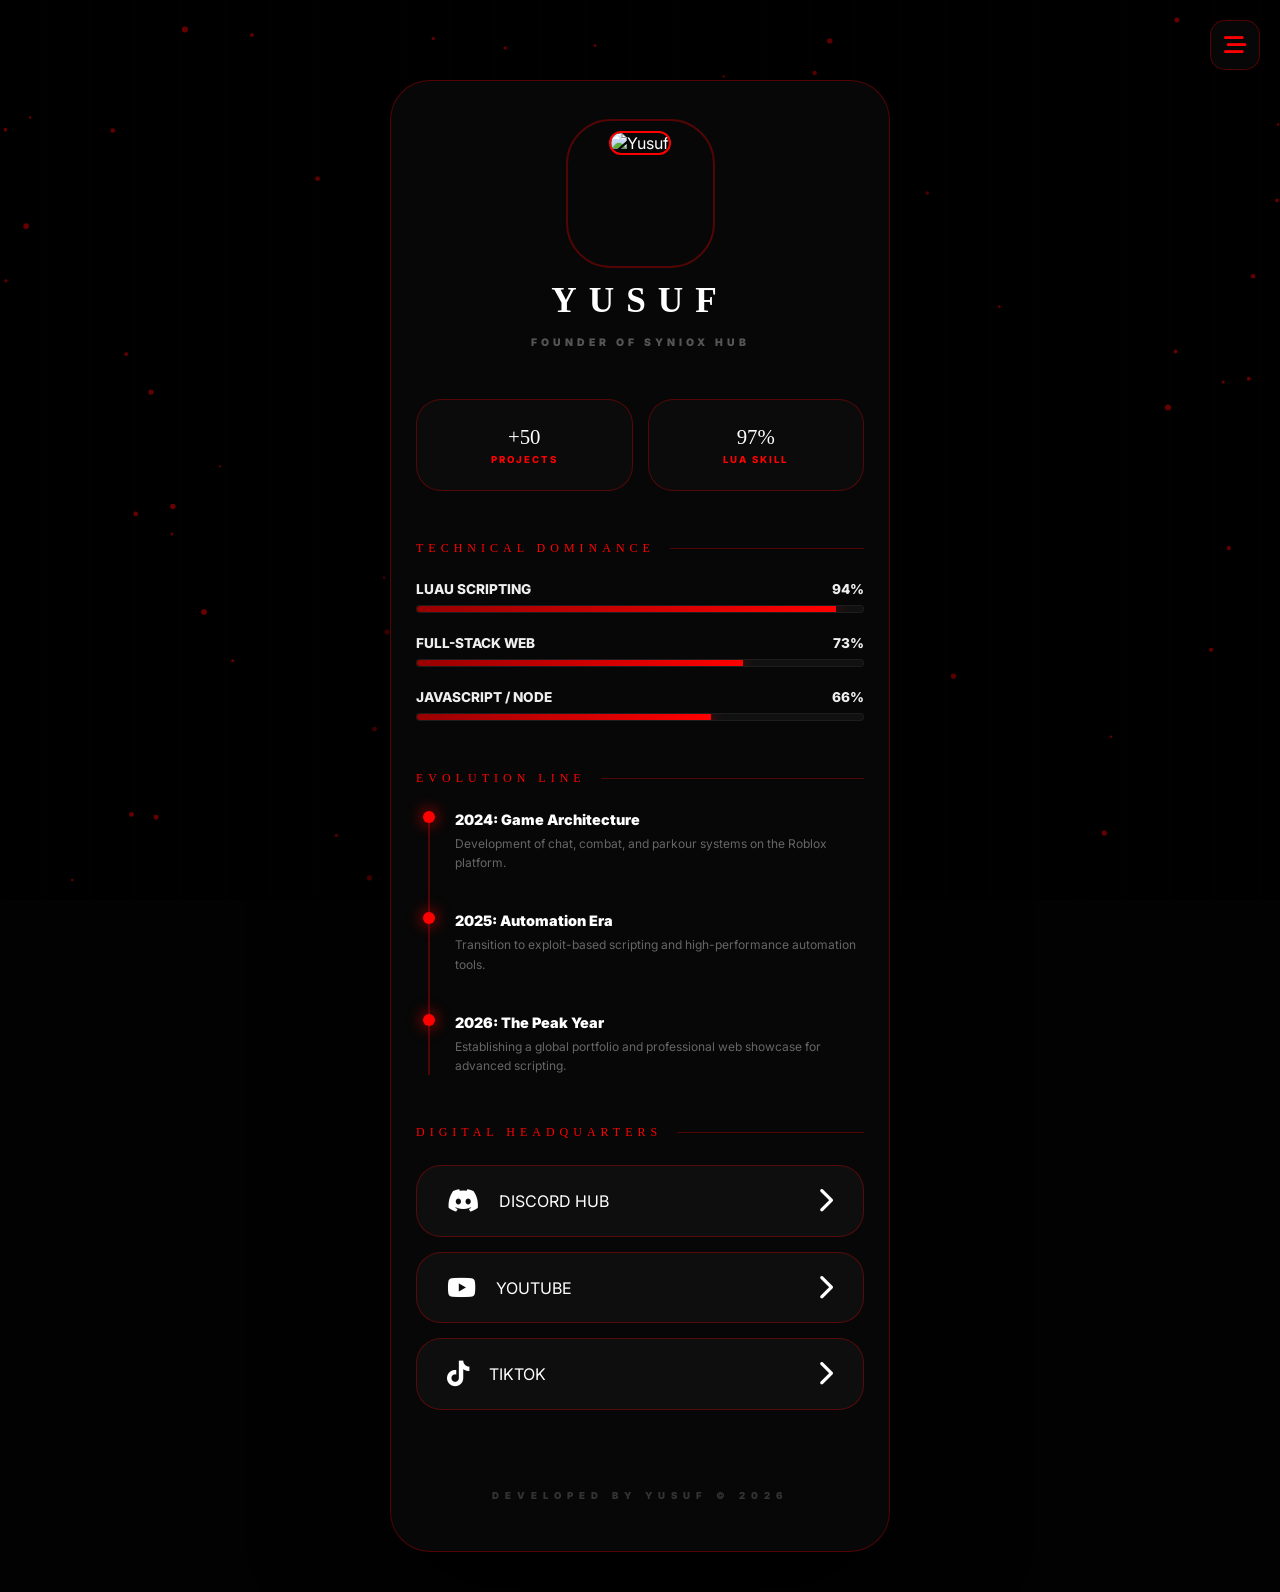
==== index.html @ 5866f74c "Update index.html" ====
<!DOCTYPE html>
<html lang="en">
<head>
    <meta charset="UTF-8">
    <meta name="viewport" content="width=device-width, initial-scale=1.0, maximum-scale=1.0, user-scalable=no">
    <title>YUSUF | Elite Software Architect</title>
    <link rel="stylesheet" href="https://cdnjs.cloudflare.com/ajax/libs/font-awesome/6.0.0/css/all.min.css">
    <style>
        @import url('https://fonts.googleapis.com/css2?family=Syncopate:wght@400;700&family=Inter:wght@300;500;700;900&display=swap');

        :root {
            --primary: #ff0000;
            --primary-glow: rgba(255, 0, 0, 0.7);
            --bg-black: #020202;
            --card-bg: rgba(8, 8, 8, 0.96);
            --border: rgba(255, 0, 0, 0.3);
        }

        #bg-canvas {
            position: fixed; top: 0; left: 0; width: 100%; height: 100%;
            z-index: -1; background: #000;
        }

        * { margin: 0; padding: 0; box-sizing: border-box; -webkit-tap-highlight-color: transparent; }
        html { scroll-behavior: smooth; }
        body {
            background-color: var(--bg-black); color: #fff;
            font-family: 'Inter', sans-serif; overflow-x: hidden;
        }

        .reveal {
            opacity: 0; transform: translateY(35px);
            transition: all 0.9s cubic-bezier(0.175, 0.885, 0.32, 1.275);
        }
        .reveal.active { opacity: 1; transform: translateY(0); }

        .nav-toggle {
            position: fixed; top: 20px; right: 20px; z-index: 1001;
            width: 50px; height: 50px; background: var(--card-bg);
            border: 1px solid var(--border); border-radius: 15px;
            display: flex; align-items: center; justify-content: center;
            cursor: pointer;
        }

        .full-nav {
            position: fixed; inset: 0; background: rgba(0,0,0,0.98);
            z-index: 1000; display: flex; flex-direction: column;
            justify-content: center; align-items: center; gap: 30px;
            transform: scale(0.9); opacity: 0; pointer-events: none; transition: 0.4s;
        }
        .full-nav.active { transform: scale(1); opacity: 1; pointer-events: auto; }
        .full-nav a {
            font-family: 'Syncopate'; font-size: 1.1rem; color: #fff;
            text-decoration: none; letter-spacing: 5px; transition: 0.3s;
        }

        .main-wrapper { width: 92%; max-width: 500px; margin: 80px auto 40px; }

        .glass-panel {
            background: var(--card-bg); border: 1px solid var(--border);
            border-radius: 40px; padding: 50px 25px;
            box-shadow: 0 40px 120px rgba(0,0,0,1);
            backdrop-filter: blur(12px);
        }

        .hero-section { text-align: center; margin-bottom: 50px; }
        .pfp-container { width: 125px; height: 125px; margin: 0 auto 25px; position: relative; }
        .pfp-container img { width: 100%; height: 100%; border-radius: 35px; border: 2px solid var(--primary); object-fit: cover; }
        .pfp-container::after { content: ''; position: absolute; inset: -12px; border: 2px solid var(--primary); border-radius: 45px; animation: wave 2s infinite; opacity: 0.3; }
        @keyframes wave { 0% { transform: scale(1); opacity: 0.3; } 100% { transform: scale(1.3); opacity: 0; } }

        .name-title { font-family: 'Syncopate'; font-size: 2.2rem; letter-spacing: 12px; font-weight: 700; margin: 0; }
        .role-desc { font-size: 0.65rem; color: #555; letter-spacing: 4px; text-transform: uppercase; margin-top: 15px; font-weight: 900; }

        .grid-stats { display: grid; grid-template-columns: 1fr 1fr; gap: 15px; margin-bottom: 45px; }
        .stat-card { background: rgba(255,255,255,0.02); border: 1px solid var(--border); padding: 25px; border-radius: 25px; text-align: center; }
        .stat-card span { display: block; font-family: 'Syncopate'; font-size: 1.3rem; color: #fff; margin-bottom: 5px; }
        .stat-card p { font-size: 0.6rem; color: var(--primary); letter-spacing: 2px; text-transform: uppercase; font-weight: 800; }

        .label { font-family: 'Syncopate'; font-size: 0.75rem; color: var(--primary); display: flex; align-items: center; gap: 15px; margin: 50px 0 25px; letter-spacing: 5px; }
        .label::after { content: ''; height: 1px; flex-grow: 1; background: var(--border); }

        .skill-box { margin-bottom: 22px; }
        .skill-info { display: flex; justify-content: space-between; font-size: 0.85rem; font-weight: 800; margin-bottom: 8px; color: #eee; }
        .track { width: 100%; height: 8px; background: #111; border-radius: 10px; overflow: hidden; border: 1px solid rgba(255,255,255,0.05); }
        .fill { height: 100%; background: linear-gradient(90deg, #900, #f00); box-shadow: 0 0 15px var(--primary-glow); transition: width 1.5s ease-in-out; }

        .premium-btn {
            background: rgba(255, 255, 255, 0.03); border: 1px solid var(--border);
            border-radius: 25px; padding: 22px 30px; margin-bottom: 15px;
            display: flex; align-items: center; justify-content: space-between;
            text-decoration: none; color: #fff; transition: 0.4s;
        }
        .premium-btn:hover { background: var(--primary); transform: translateY(-5px); box-shadow: 0 15px 45px var(--primary-glow); }
        .btn-core { display: flex; align-items: center; gap: 20px; }
        .premium-btn i { font-size: 1.6rem; color: #fff !important; }

        .pathway { border-left: 2px solid var(--border); padding-left: 25px; margin-left: 12px; }
        .milestone { position: relative; margin-bottom: 40px; }
        .milestone::before { content: ''; position: absolute; left: -32px; top: 0; width: 12px; height: 12px; border-radius: 50%; background: var(--primary); box-shadow: 0 0 15px var(--primary); }
        .m-title { font-weight: 900; font-size: 0.9rem; color: #fff; margin-bottom: 6px; }
        .m-desc { font-size: 0.75rem; color: #666; line-height: 1.6; }

        .footer-tag { text-align: center; font-size: 0.6rem; color: #333; margin-top: 80px; letter-spacing: 6px; font-weight: 900; }
    </style>
</head>
<body>

<canvas id="bg-canvas"></canvas>

<div class="nav-toggle" onclick="toggleMenu()">
    <i class="fa-solid fa-bars-staggered" style="color: var(--primary); font-size: 1.4rem;"></i>
</div>

<nav class="full-nav" id="menu">
    <a href="#home" onclick="toggleMenu()">HOME</a>
    <a href="#mastery" onclick="toggleMenu()">MASTERY</a>
    <a href="#journey" onclick="toggleMenu()">JOURNEY</a>
    <a href="#social" onclick="toggleMenu()">CONNECT</a>
</nav>

<div class="main-wrapper" id="home">
    <div class="glass-panel">
        
        <header class="hero-section reveal">
            <div class="pfp-container">
                <img src="https://i.hizliresim.com/r3xgxvw.gif" alt="Yusuf">
            </div>
            <h1 class="name-title">YUSUF</h1>
            <p class="role-desc">Founder of Syniox Hub</p>
        </header>

        <div class="grid-stats reveal">
            <div class="stat-card"><span>+50</span><p>Projects</p></div>
            <div class="stat-card"><span>97%</span><p>Lua Skill</p></div>
        </div>

        <div class="reveal" id="mastery">
            <div class="label">TECHNICAL DOMINANCE</div>
            <div class="skill-box">
                <div class="skill-info"><span>LUAU SCRIPTING</span> <span>94%</span></div>
                <div class="track"><div class="fill" style="width: 94%;"></div></div>
            </div>
            <div class="skill-box">
                <div class="skill-info"><span>FULL-STACK WEB</span> <span>73%</span></div>
                <div class="track"><div class="fill" style="width: 73%;"></div></div>
            </div>
            <div class="skill-box">
                <div class="skill-info"><span>JAVASCRIPT / NODE</span> <span>66%</span></div>
                <div class="track"><div class="fill" style="width: 66%;"></div></div>
            </div>
        </div>

        <div class="reveal" id="journey">
            <div class="label">EVOLUTION LINE</div>
            <div class="pathway">
                <div class="milestone">
                    <div class="m-title">2024: Game Architecture</div>
                    <div class="m-desc">Development of chat, combat, and parkour systems on the Roblox platform.</div>
                </div>
                <div class="milestone">
                    <div class="m-title">2025: Automation Era</div>
                    <div class="m-desc">Transition to exploit-based scripting and high-performance automation tools.</div>
                </div>
                <div class="milestone">
                    <div class="m-title">2026: The Peak Year</div>
                    <div class="m-desc">Establishing a global portfolio and professional web showcase for advanced scripting.</div>
                </div>
            </div>
        </div>

        <div class="reveal" id="social">
            <div class="label">DIGITAL HEADQUARTERS</div>
            <a href="https://discord.gg/DbAU5Z6HPd" class="premium-btn" target="_blank">
                <div class="btn-core">
                    <i class="fa-brands fa-discord" style="color: #5865F2;"></i>
                    <span class="btn-label">DISCORD HUB</span>
                </div>
                <i class="fa-solid fa-chevron-right"></i>
            </a>
            <a href="#" class="premium-btn" target="_blank">
                <div class="btn-core">
                    <i class="fa-brands fa-youtube" style="color: #FF0000;"></i>
                    <span class="btn-label">YOUTUBE</span>
                </div>
                <i class="fa-solid fa-chevron-right"></i>
            </a>
            <a href="#" class="premium-btn" target="_blank">
                <div class="btn-core">
                    <i class="fa-brands fa-tiktok"></i>
                    <span class="btn-label">TIKTOK</span>
                </div>
                <i class="fa-solid fa-chevron-right"></i>
            </a>
        </div>

        <div class="footer-tag">DEVELOPED BY YUSUF &copy; 2026</div>
    </div>
</div>

<script>
    const canvas = document.getElementById('bg-canvas');
    const ctx = canvas.getContext('2d');
    let particles = [];

    function resize() { canvas.width = window.innerWidth; canvas.height = window.innerHeight; }

    class Particle {
        constructor() {
            this.x = Math.random() * canvas.width;
            this.y = Math.random() * canvas.height;
            this.size = Math.random() * 2 + 1;
            this.speedX = Math.random() * 0.8 - 0.4;
            this.speedY = Math.random() * 0.8 - 0.4;
        }
        update() {
            this.x += this.speedX; this.y += this.speedY;
            if (this.x > canvas.width) this.x = 0; if (this.y > canvas.height) this.y = 0;
            if (this.x < 0) this.x = canvas.width; if (this.y < 0) this.y = canvas.height;
        }
        draw() {
            ctx.fillStyle = 'rgba(255, 0, 0, 0.4)';
            ctx.beginPath(); ctx.arc(this.x, this.y, this.size, 0, Math.PI * 2); ctx.fill();
        }
    }

    function init() {
        resize(); particles = [];
        for (let i = 0; i < 70; i++) particles.push(new Particle());
    }

    function animate() {
        ctx.fillStyle = 'rgba(2, 2, 2, 0.15)';
        ctx.fillRect(0, 0, canvas.width, canvas.height);
        ctx.strokeStyle = 'rgba(255, 0, 0, 0.04)';
        for(let i=0; i<canvas.width; i+=45) { ctx.beginPath(); ctx.moveTo(i,0); ctx.lineTo(i,canvas.height); ctx.stroke(); }
        particles.forEach(p => { p.update(); p.draw(); });
        requestAnimationFrame(animate);
    }

    window.addEventListener('resize', init);
    init(); animate();

    const observer = new IntersectionObserver((entries) => {
        entries.forEach(entry => { if (entry.isIntersecting) entry.target.classList.add('active'); });
    }, { threshold: 0.1 });

    document.querySelectorAll('.reveal').forEach(el => observer.observe(el));

    function toggleMenu() { document.getElementById('menu').classList.toggle('active'); }
</script>

</body>
</html>
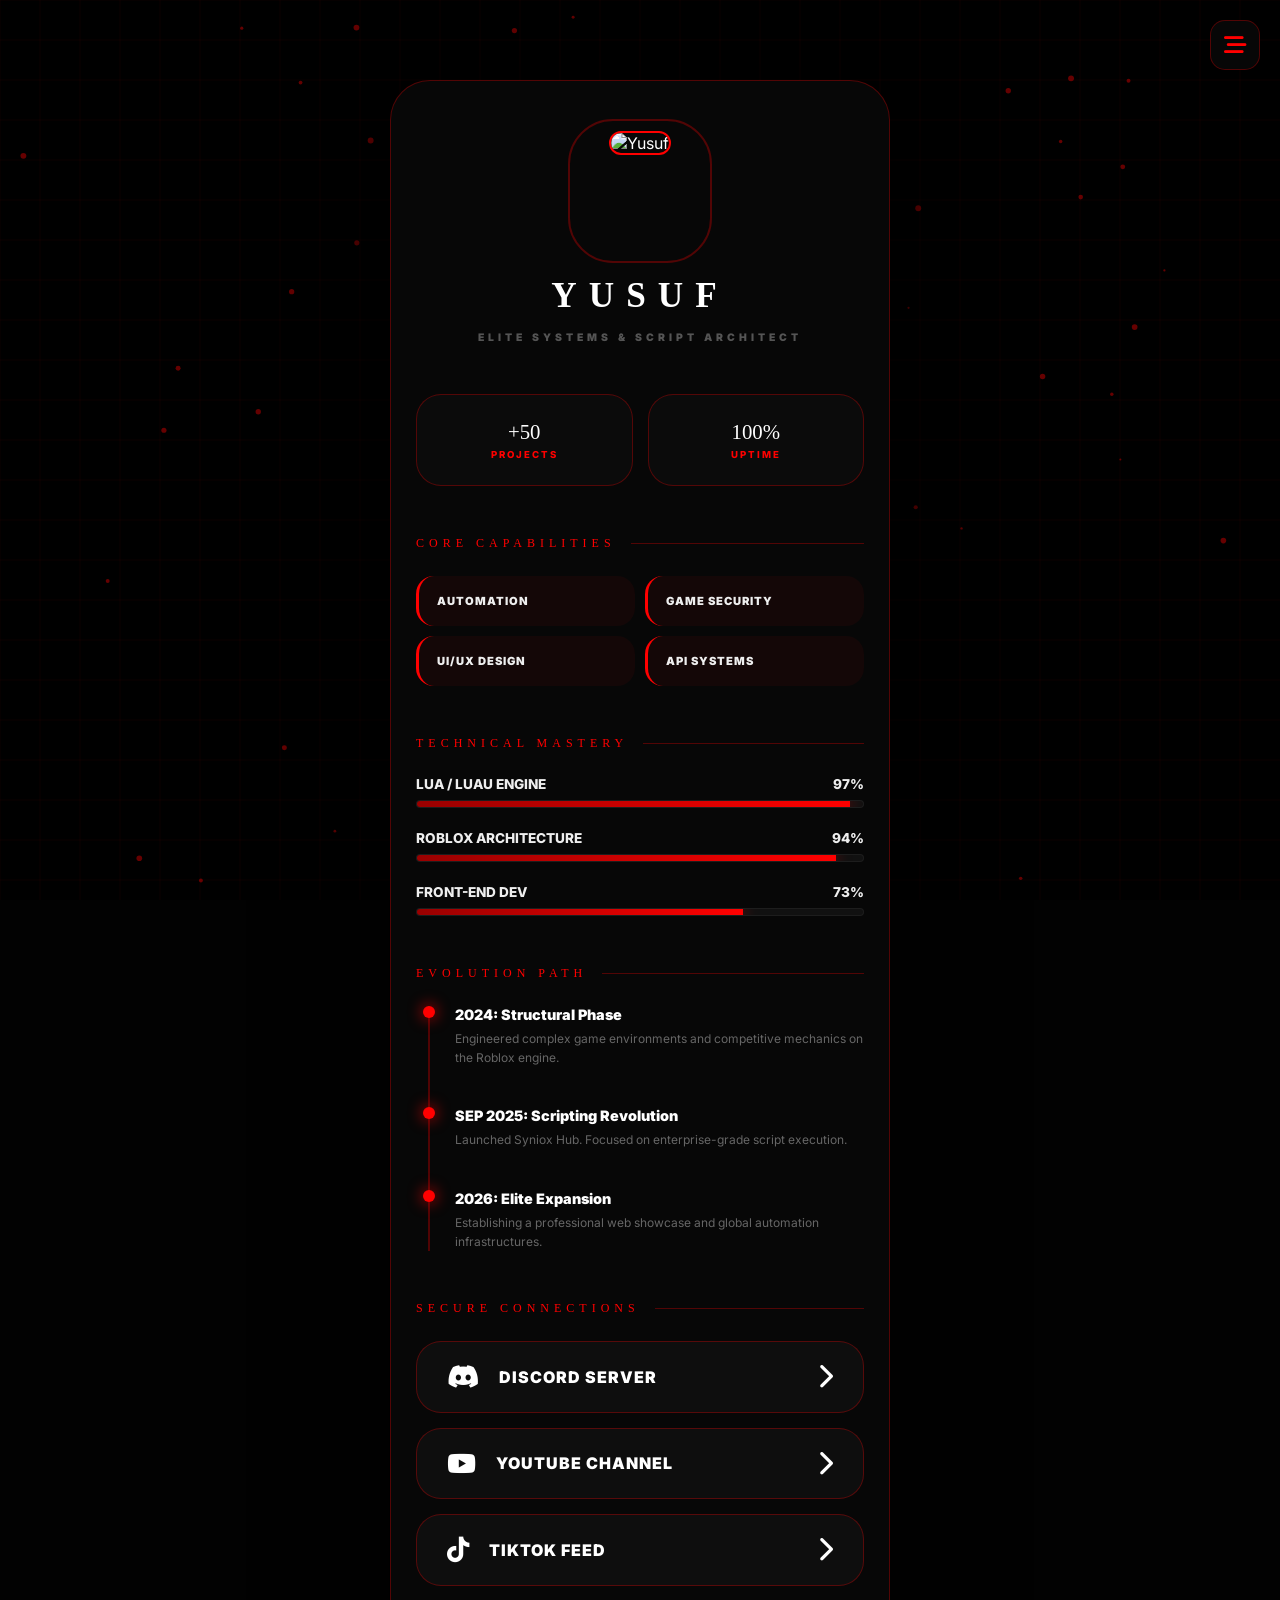
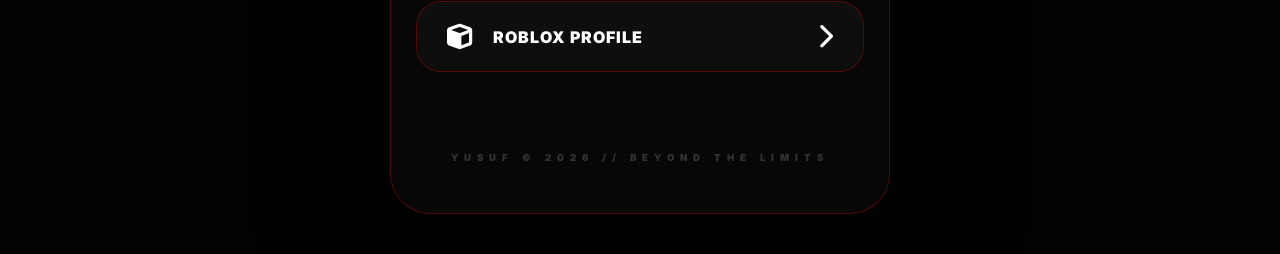
==== commit 9a2a15c8: "Update index.html" ====
--- a/index.html
+++ b/index.html
@@ -3,7 +3,7 @@
 <head>
     <meta charset="UTF-8">
     <meta name="viewport" content="width=device-width, initial-scale=1.0, maximum-scale=1.0, user-scalable=no">
-    <title>YUSUF | Elite Software Architect</title>
+    <title>YUSUF | Elite Architect</title>
     <link rel="stylesheet" href="https://cdnjs.cloudflare.com/ajax/libs/font-awesome/6.0.0/css/all.min.css">
     <style>
         @import url('https://fonts.googleapis.com/css2?family=Syncopate:wght@400;700&family=Inter:wght@300;500;700;900&display=swap');
@@ -29,11 +29,12 @@
         }
 
         .reveal {
-            opacity: 0; transform: translateY(35px);
-            transition: all 0.9s cubic-bezier(0.175, 0.885, 0.32, 1.275);
+            opacity: 0; transform: translateY(30px);
+            transition: all 0.8s cubic-bezier(0.175, 0.885, 0.32, 1.275);
         }
         .reveal.active { opacity: 1; transform: translateY(0); }
 
+        /* --- NAVIGATION --- */
         .nav-toggle {
             position: fixed; top: 20px; right: 20px; z-index: 1001;
             width: 50px; height: 50px; background: var(--card-bg);
@@ -41,30 +42,27 @@
             display: flex; align-items: center; justify-content: center;
             cursor: pointer;
         }
-
         .full-nav {
             position: fixed; inset: 0; background: rgba(0,0,0,0.98);
             z-index: 1000; display: flex; flex-direction: column;
             justify-content: center; align-items: center; gap: 30px;
-            transform: scale(0.9); opacity: 0; pointer-events: none; transition: 0.4s;
-        }
-        .full-nav.active { transform: scale(1); opacity: 1; pointer-events: auto; }
-        .full-nav a {
-            font-family: 'Syncopate'; font-size: 1.1rem; color: #fff;
-            text-decoration: none; letter-spacing: 5px; transition: 0.3s;
-        }
-
+            transform: translateY(-100%); transition: 0.6s cubic-bezier(0.85, 0, 0.15, 1);
+        }
+        .full-nav.active { transform: translateY(0); }
+        .full-nav a { font-family: 'Syncopate'; font-size: 1.2rem; color: #fff; text-decoration: none; letter-spacing: 5px; }
+
+        /* --- WRAPPER --- */
         .main-wrapper { width: 92%; max-width: 500px; margin: 80px auto 40px; }
-
         .glass-panel {
             background: var(--card-bg); border: 1px solid var(--border);
             border-radius: 40px; padding: 50px 25px;
             box-shadow: 0 40px 120px rgba(0,0,0,1);
-            backdrop-filter: blur(12px);
-        }
-
+            backdrop-filter: blur(10px);
+        }
+
+        /* --- HERO --- */
         .hero-section { text-align: center; margin-bottom: 50px; }
-        .pfp-container { width: 125px; height: 125px; margin: 0 auto 25px; position: relative; }
+        .pfp-container { width: 120px; height: 120px; margin: 0 auto 25px; position: relative; }
         .pfp-container img { width: 100%; height: 100%; border-radius: 35px; border: 2px solid var(--primary); object-fit: cover; }
         .pfp-container::after { content: ''; position: absolute; inset: -12px; border: 2px solid var(--primary); border-radius: 45px; animation: wave 2s infinite; opacity: 0.3; }
         @keyframes wave { 0% { transform: scale(1); opacity: 0.3; } 100% { transform: scale(1.3); opacity: 0; } }
@@ -72,29 +70,44 @@
         .name-title { font-family: 'Syncopate'; font-size: 2.2rem; letter-spacing: 12px; font-weight: 700; margin: 0; }
         .role-desc { font-size: 0.65rem; color: #555; letter-spacing: 4px; text-transform: uppercase; margin-top: 15px; font-weight: 900; }
 
+        /* --- STATS --- */
         .grid-stats { display: grid; grid-template-columns: 1fr 1fr; gap: 15px; margin-bottom: 45px; }
         .stat-card { background: rgba(255,255,255,0.02); border: 1px solid var(--border); padding: 25px; border-radius: 25px; text-align: center; }
         .stat-card span { display: block; font-family: 'Syncopate'; font-size: 1.3rem; color: #fff; margin-bottom: 5px; }
         .stat-card p { font-size: 0.6rem; color: var(--primary); letter-spacing: 2px; text-transform: uppercase; font-weight: 800; }
 
+        /* --- ARSENAL (RE-ADDED) --- */
         .label { font-family: 'Syncopate'; font-size: 0.75rem; color: var(--primary); display: flex; align-items: center; gap: 15px; margin: 50px 0 25px; letter-spacing: 5px; }
         .label::after { content: ''; height: 1px; flex-grow: 1; background: var(--border); }
-
+        
+        .arsenal-grid { display: grid; grid-template-columns: 1fr 1fr; gap: 10px; margin-bottom: 40px; }
+        .arsenal-item { 
+            background: rgba(255,0,0,0.05); padding: 18px; border-radius: 18px; 
+            border-left: 3px solid var(--primary); font-size: 0.7rem; 
+            font-weight: 900; color: #eee; letter-spacing: 1px;
+            transition: 0.3s;
+        }
+        .arsenal-item:hover { background: rgba(255,0,0,0.15); transform: translateX(5px); }
+
+        /* --- SKILLS --- */
         .skill-box { margin-bottom: 22px; }
         .skill-info { display: flex; justify-content: space-between; font-size: 0.85rem; font-weight: 800; margin-bottom: 8px; color: #eee; }
         .track { width: 100%; height: 8px; background: #111; border-radius: 10px; overflow: hidden; border: 1px solid rgba(255,255,255,0.05); }
-        .fill { height: 100%; background: linear-gradient(90deg, #900, #f00); box-shadow: 0 0 15px var(--primary-glow); transition: width 1.5s ease-in-out; }
-
+        .fill { height: 100%; background: linear-gradient(90deg, #900, #f00); box-shadow: 0 0 15px var(--primary-glow); }
+
+        /* --- BUTTONS --- */
         .premium-btn {
             background: rgba(255, 255, 255, 0.03); border: 1px solid var(--border);
             border-radius: 25px; padding: 22px 30px; margin-bottom: 15px;
             display: flex; align-items: center; justify-content: space-between;
             text-decoration: none; color: #fff; transition: 0.4s;
         }
-        .premium-btn:hover { background: var(--primary); transform: translateY(-5px); box-shadow: 0 15px 45px var(--primary-glow); }
+        .premium-btn:hover { background: var(--primary); transform: translateY(-5px); box-shadow: 0 15px 45px var(--primary-glow); border-color: #fff; }
         .btn-core { display: flex; align-items: center; gap: 20px; }
         .premium-btn i { font-size: 1.6rem; color: #fff !important; }
-
+        .btn-label { font-family: 'Inter'; font-weight: 900; font-size: 1rem; letter-spacing: 1px; }
+
+        /* --- CHRONOLOGY --- */
         .pathway { border-left: 2px solid var(--border); padding-left: 25px; margin-left: 12px; }
         .milestone { position: relative; margin-bottom: 40px; }
         .milestone::before { content: ''; position: absolute; left: -32px; top: 0; width: 12px; height: 12px; border-radius: 50%; background: var(--primary); box-shadow: 0 0 15px var(--primary); }
@@ -113,10 +126,10 @@
 </div>
 
 <nav class="full-nav" id="menu">
-    <a href="#home" onclick="toggleMenu()">HOME</a>
-    <a href="#mastery" onclick="toggleMenu()">MASTERY</a>
-    <a href="#journey" onclick="toggleMenu()">JOURNEY</a>
-    <a href="#social" onclick="toggleMenu()">CONNECT</a>
+    <a href="#home" onclick="toggleMenu()">01 HOME</a>
+    <a href="#arsenal" onclick="toggleMenu()">02 ARSENAL</a>
+    <a href="#mastery" onclick="toggleMenu()">03 MASTERY</a>
+    <a href="#social" onclick="toggleMenu()">04 CONNECT</a>
 </nav>
 
 <div class="main-wrapper" id="home">
@@ -127,74 +140,95 @@
                 <img src="https://i.hizliresim.com/r3xgxvw.gif" alt="Yusuf">
             </div>
             <h1 class="name-title">YUSUF</h1>
-            <p class="role-desc">Founder of Syniox Hub</p>
+            <p class="role-desc">Elite Systems & Script Architect</p>
         </header>
 
         <div class="grid-stats reveal">
             <div class="stat-card"><span>+50</span><p>Projects</p></div>
-            <div class="stat-card"><span>97%</span><p>Lua Skill</p></div>
+            <div class="stat-card"><span>100%</span><p>Uptime</p></div>
+        </div>
+
+        <div class="reveal" id="arsenal">
+            <div class="label">CORE CAPABILITIES</div>
+            <div class="arsenal-grid">
+                <div class="arsenal-item">AUTOMATION</div>
+                <div class="arsenal-item">GAME SECURITY</div>
+                <div class="arsenal-item">UI/UX DESIGN</div>
+                <div class="arsenal-item">API SYSTEMS</div>
+            </div>
         </div>
 
         <div class="reveal" id="mastery">
-            <div class="label">TECHNICAL DOMINANCE</div>
+            <div class="label">TECHNICAL MASTERY</div>
             <div class="skill-box">
-                <div class="skill-info"><span>LUAU SCRIPTING</span> <span>94%</span></div>
+                <div class="skill-info"><span>LUA / LUAU ENGINE</span> <span>97%</span></div>
+                <div class="track"><div class="fill" style="width: 97%;"></div></div>
+            </div>
+            <div class="skill-box">
+                <div class="skill-info"><span>ROBLOX ARCHITECTURE</span> <span>94%</span></div>
                 <div class="track"><div class="fill" style="width: 94%;"></div></div>
             </div>
             <div class="skill-box">
-                <div class="skill-info"><span>FULL-STACK WEB</span> <span>73%</span></div>
+                <div class="skill-info"><span>FRONT-END DEV</span> <span>73%</span></div>
                 <div class="track"><div class="fill" style="width: 73%;"></div></div>
             </div>
-            <div class="skill-box">
-                <div class="skill-info"><span>JAVASCRIPT / NODE</span> <span>66%</span></div>
-                <div class="track"><div class="fill" style="width: 66%;"></div></div>
-            </div>
-        </div>
-
-        <div class="reveal" id="journey">
-            <div class="label">EVOLUTION LINE</div>
+        </div>
+
+        <div class="reveal">
+            <div class="label">EVOLUTION PATH</div>
             <div class="pathway">
                 <div class="milestone">
-                    <div class="m-title">2024: Game Architecture</div>
-                    <div class="m-desc">Development of chat, combat, and parkour systems on the Roblox platform.</div>
+                    <div class="m-title">2024: Structural Phase</div>
+                    <div class="m-desc">Engineered complex game environments and competitive mechanics on the Roblox engine.</div>
                 </div>
                 <div class="milestone">
-                    <div class="m-title">2025: Automation Era</div>
-                    <div class="m-desc">Transition to exploit-based scripting and high-performance automation tools.</div>
+                    <div class="m-title">SEP 2025: Scripting Revolution</div>
+                    <div class="m-desc">Launched Syniox Hub. Focused on enterprise-grade script execution.</div>
                 </div>
                 <div class="milestone">
-                    <div class="m-title">2026: The Peak Year</div>
-                    <div class="m-desc">Establishing a global portfolio and professional web showcase for advanced scripting.</div>
+                    <div class="m-title">2026: Elite Expansion</div>
+                    <div class="m-desc">Establishing a professional web showcase and global automation infrastructures.</div>
                 </div>
             </div>
         </div>
 
         <div class="reveal" id="social">
-            <div class="label">DIGITAL HEADQUARTERS</div>
+            <div class="label">SECURE CONNECTIONS</div>
+            
             <a href="https://discord.gg/DbAU5Z6HPd" class="premium-btn" target="_blank">
                 <div class="btn-core">
                     <i class="fa-brands fa-discord" style="color: #5865F2;"></i>
-                    <span class="btn-label">DISCORD HUB</span>
-                </div>
-                <i class="fa-solid fa-chevron-right"></i>
-            </a>
+                    <span class="btn-label">DISCORD SERVER</span>
+                </div>
+                <i class="fa-solid fa-chevron-right"></i>
+            </a>
+
             <a href="#" class="premium-btn" target="_blank">
                 <div class="btn-core">
                     <i class="fa-brands fa-youtube" style="color: #FF0000;"></i>
-                    <span class="btn-label">YOUTUBE</span>
-                </div>
-                <i class="fa-solid fa-chevron-right"></i>
-            </a>
+                    <span class="btn-label">YOUTUBE CHANNEL</span>
+                </div>
+                <i class="fa-solid fa-chevron-right"></i>
+            </a>
+
             <a href="#" class="premium-btn" target="_blank">
                 <div class="btn-core">
                     <i class="fa-brands fa-tiktok"></i>
-                    <span class="btn-label">TIKTOK</span>
-                </div>
-                <i class="fa-solid fa-chevron-right"></i>
-            </a>
-        </div>
-
-        <div class="footer-tag">DEVELOPED BY YUSUF &copy; 2026</div>
+                    <span class="btn-label">TIKTOK FEED</span>
+                </div>
+                <i class="fa-solid fa-chevron-right"></i>
+            </a>
+
+            <a href="https://www.roblox.com/users/3581788730/profile" class="premium-btn" target="_blank">
+                <div class="btn-core">
+                    <i class="fa-solid fa-cube" style="color: #888;"></i>
+                    <span class="btn-label">ROBLOX PROFILE</span>
+                </div>
+                <i class="fa-solid fa-chevron-right"></i>
+            </a>
+        </div>
+
+        <div class="footer-tag">YUSUF &copy; 2026 // BEYOND THE LIMITS</div>
     </div>
 </div>
 
@@ -210,13 +244,15 @@
             this.x = Math.random() * canvas.width;
             this.y = Math.random() * canvas.height;
             this.size = Math.random() * 2 + 1;
-            this.speedX = Math.random() * 0.8 - 0.4;
-            this.speedY = Math.random() * 0.8 - 0.4;
+            this.speedX = Math.random() * 1 - 0.5;
+            this.speedY = Math.random() * 1 - 0.5;
         }
         update() {
             this.x += this.speedX; this.y += this.speedY;
-            if (this.x > canvas.width) this.x = 0; if (this.y > canvas.height) this.y = 0;
-            if (this.x < 0) this.x = canvas.width; if (this.y < 0) this.y = canvas.height;
+            if (this.x > canvas.width) this.x = 0;
+            if (this.x < 0) this.x = canvas.width;
+            if (this.y > canvas.height) this.y = 0;
+            if (this.y < 0) this.y = canvas.height;
         }
         draw() {
             ctx.fillStyle = 'rgba(255, 0, 0, 0.4)';
@@ -225,15 +261,17 @@
     }
 
     function init() {
-        resize(); particles = [];
-        for (let i = 0; i < 70; i++) particles.push(new Particle());
+        resize();
+        particles = [];
+        for (let i = 0; i < 60; i++) particles.push(new Particle());
     }
 
     function animate() {
-        ctx.fillStyle = 'rgba(2, 2, 2, 0.15)';
+        ctx.fillStyle = 'rgba(2, 2, 2, 0.1)';
         ctx.fillRect(0, 0, canvas.width, canvas.height);
-        ctx.strokeStyle = 'rgba(255, 0, 0, 0.04)';
-        for(let i=0; i<canvas.width; i+=45) { ctx.beginPath(); ctx.moveTo(i,0); ctx.lineTo(i,canvas.height); ctx.stroke(); }
+        ctx.strokeStyle = 'rgba(255, 0, 0, 0.05)';
+        for(let i=0; i<canvas.width; i+=40) { ctx.beginPath(); ctx.moveTo(i,0); ctx.lineTo(i,canvas.height); ctx.stroke(); }
+        for(let i=0; i<canvas.height; i+=40) { ctx.beginPath(); ctx.moveTo(0,i); ctx.lineTo(canvas.width,i); ctx.stroke(); }
         particles.forEach(p => { p.update(); p.draw(); });
         requestAnimationFrame(animate);
     }
@@ -242,11 +280,12 @@
     init(); animate();
 
     const observer = new IntersectionObserver((entries) => {
-        entries.forEach(entry => { if (entry.isIntersecting) entry.target.classList.add('active'); });
-    }, { threshold: 0.1 });
+        entries.forEach(entry => {
+            if (entry.isIntersecting) entry.target.classList.add('active');
+        });
+    }, { threshold: 0.15 });
 
     document.querySelectorAll('.reveal').forEach(el => observer.observe(el));
-
     function toggleMenu() { document.getElementById('menu').classList.toggle('active'); }
 </script>
 
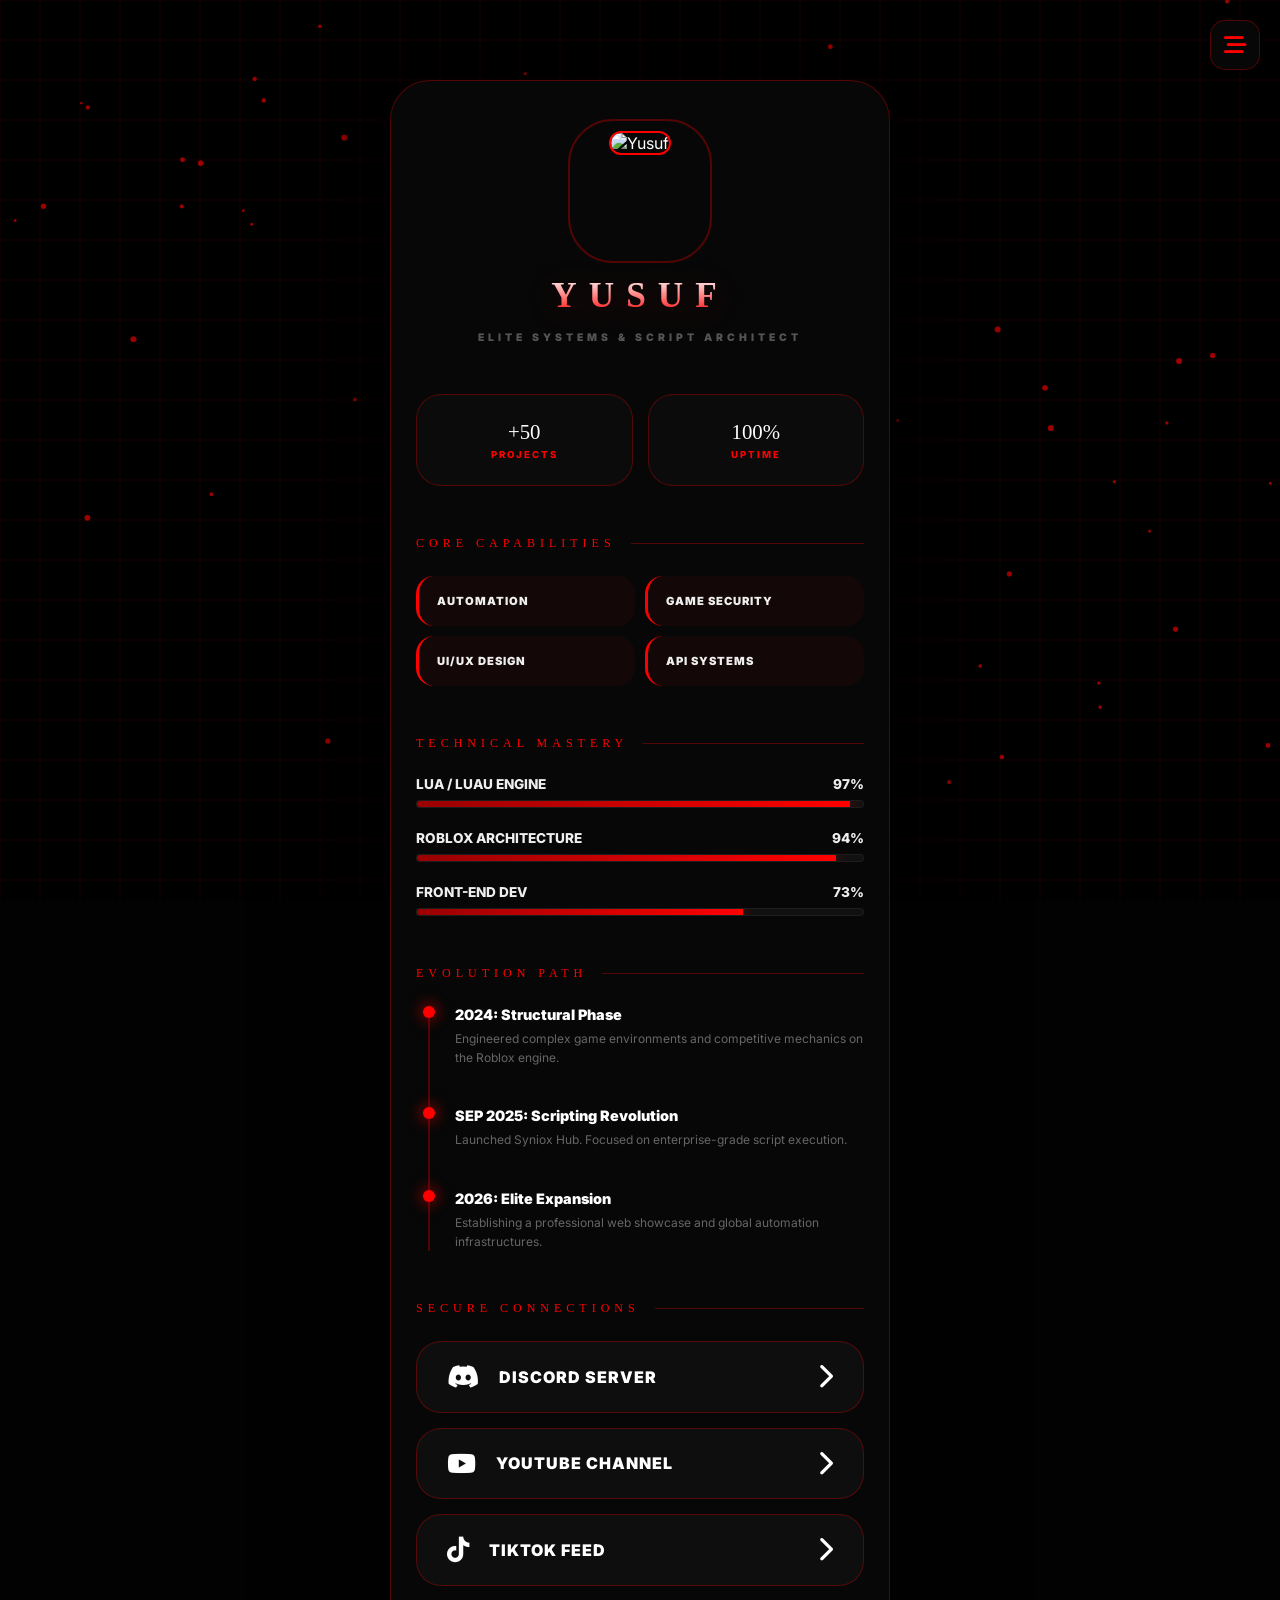
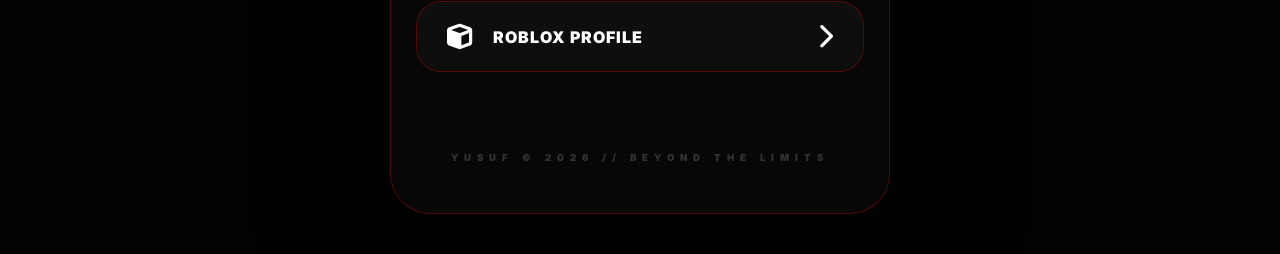
==== commit fb8ec793: "Update title and style for name-title class" ====
--- a/index.html
+++ b/index.html
@@ -3,7 +3,7 @@
 <head>
     <meta charset="UTF-8">
     <meta name="viewport" content="width=device-width, initial-scale=1.0, maximum-scale=1.0, user-scalable=no">
-    <title>YUSUF | Elite Architect</title>
+    <title>YUSUF SİTE</title>
     <link rel="stylesheet" href="https://cdnjs.cloudflare.com/ajax/libs/font-awesome/6.0.0/css/all.min.css">
     <style>
         @import url('https://fonts.googleapis.com/css2?family=Syncopate:wght@400;700&family=Inter:wght@300;500;700;900&display=swap');
@@ -67,7 +67,19 @@
         .pfp-container::after { content: ''; position: absolute; inset: -12px; border: 2px solid var(--primary); border-radius: 45px; animation: wave 2s infinite; opacity: 0.3; }
         @keyframes wave { 0% { transform: scale(1); opacity: 0.3; } 100% { transform: scale(1.3); opacity: 0; } }
 
-        .name-title { font-family: 'Syncopate'; font-size: 2.2rem; letter-spacing: 12px; font-weight: 700; margin: 0; }
+        /* --- RED TO WHITE GRADIENT TITLE --- */
+        .name-title { 
+            font-family: 'Syncopate'; 
+            font-size: 2.2rem; 
+            letter-spacing: 12px; 
+            font-weight: 700; 
+            margin: 0; 
+            background: linear-gradient(180deg, #ffffff 0%, #ff0000 100%);
+            -webkit-background-clip: text;
+            -webkit-text-fill-color: transparent;
+            filter: drop-shadow(0 5px 15px rgba(255, 0, 0, 0.2));
+        }
+
         .role-desc { font-size: 0.65rem; color: #555; letter-spacing: 4px; text-transform: uppercase; margin-top: 15px; font-weight: 900; }
 
         /* --- STATS --- */
@@ -76,7 +88,7 @@
         .stat-card span { display: block; font-family: 'Syncopate'; font-size: 1.3rem; color: #fff; margin-bottom: 5px; }
         .stat-card p { font-size: 0.6rem; color: var(--primary); letter-spacing: 2px; text-transform: uppercase; font-weight: 800; }
 
-        /* --- ARSENAL (RE-ADDED) --- */
+        /* --- ARSENAL --- */
         .label { font-family: 'Syncopate'; font-size: 0.75rem; color: var(--primary); display: flex; align-items: center; gap: 15px; margin: 50px 0 25px; letter-spacing: 5px; }
         .label::after { content: ''; height: 1px; flex-grow: 1; background: var(--border); }
         
@@ -85,9 +97,7 @@
             background: rgba(255,0,0,0.05); padding: 18px; border-radius: 18px; 
             border-left: 3px solid var(--primary); font-size: 0.7rem; 
             font-weight: 900; color: #eee; letter-spacing: 1px;
-            transition: 0.3s;
-        }
-        .arsenal-item:hover { background: rgba(255,0,0,0.15); transform: translateX(5px); }
+        }
 
         /* --- SKILLS --- */
         .skill-box { margin-bottom: 22px; }
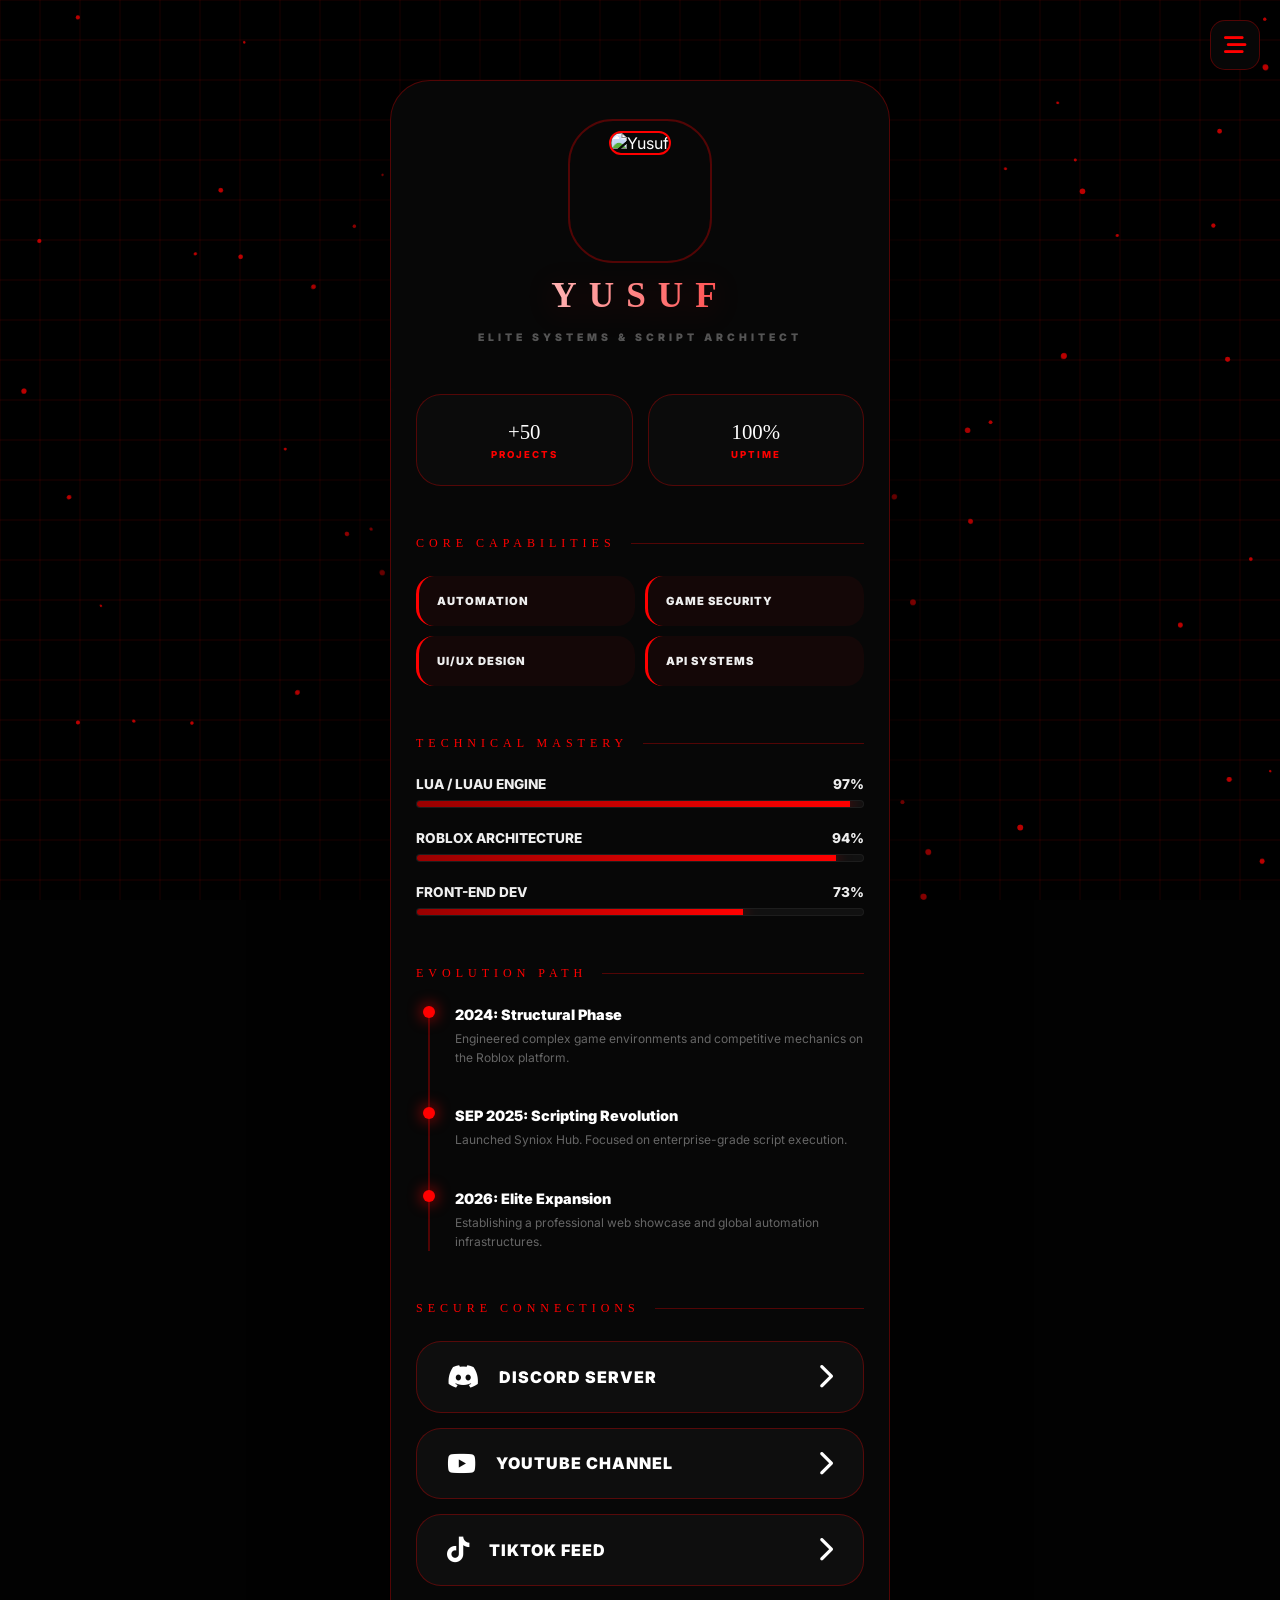
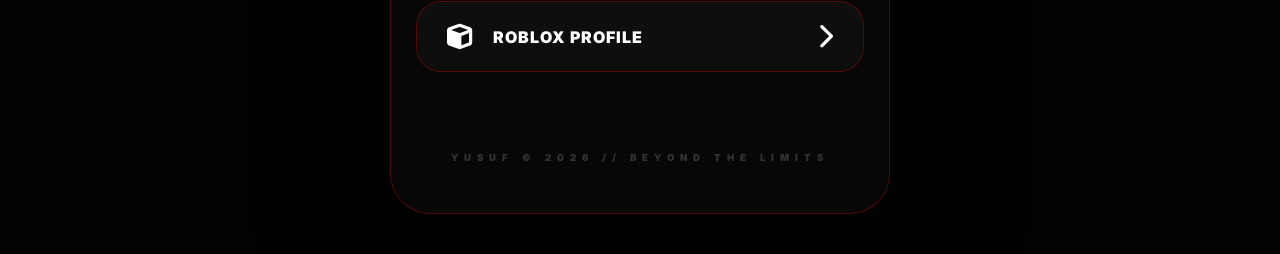
==== commit 9e0d06d9: "Update page title and enhance title animation" ====
--- a/index.html
+++ b/index.html
@@ -3,7 +3,7 @@
 <head>
     <meta charset="UTF-8">
     <meta name="viewport" content="width=device-width, initial-scale=1.0, maximum-scale=1.0, user-scalable=no">
-    <title>YUSUF SİTE</title>
+    <title>YUSUF | Elite Architect</title>
     <link rel="stylesheet" href="https://cdnjs.cloudflare.com/ajax/libs/font-awesome/6.0.0/css/all.min.css">
     <style>
         @import url('https://fonts.googleapis.com/css2?family=Syncopate:wght@400;700&family=Inter:wght@300;500;700;900&display=swap');
@@ -34,7 +34,6 @@
         }
         .reveal.active { opacity: 1; transform: translateY(0); }
 
-        /* --- NAVIGATION --- */
         .nav-toggle {
             position: fixed; top: 20px; right: 20px; z-index: 1001;
             width: 50px; height: 50px; background: var(--card-bg);
@@ -51,7 +50,6 @@
         .full-nav.active { transform: translateY(0); }
         .full-nav a { font-family: 'Syncopate'; font-size: 1.2rem; color: #fff; text-decoration: none; letter-spacing: 5px; }
 
-        /* --- WRAPPER --- */
         .main-wrapper { width: 92%; max-width: 500px; margin: 80px auto 40px; }
         .glass-panel {
             background: var(--card-bg); border: 1px solid var(--border);
@@ -60,35 +58,35 @@
             backdrop-filter: blur(10px);
         }
 
-        /* --- HERO --- */
         .hero-section { text-align: center; margin-bottom: 50px; }
         .pfp-container { width: 120px; height: 120px; margin: 0 auto 25px; position: relative; }
         .pfp-container img { width: 100%; height: 100%; border-radius: 35px; border: 2px solid var(--primary); object-fit: cover; }
         .pfp-container::after { content: ''; position: absolute; inset: -12px; border: 2px solid var(--primary); border-radius: 45px; animation: wave 2s infinite; opacity: 0.3; }
         @keyframes wave { 0% { transform: scale(1); opacity: 0.3; } 100% { transform: scale(1.3); opacity: 0; } }
 
-        /* --- RED TO WHITE GRADIENT TITLE --- */
+        /* --- SHIMMER ANIMATED TITLE --- */
         .name-title { 
             font-family: 'Syncopate'; 
             font-size: 2.2rem; 
             letter-spacing: 12px; 
             font-weight: 700; 
             margin: 0; 
-            background: linear-gradient(180deg, #ffffff 0%, #ff0000 100%);
+            background: linear-gradient(90deg, #fff, #ff0000, #fff);
+            background-size: 200% auto;
             -webkit-background-clip: text;
             -webkit-text-fill-color: transparent;
+            animation: shimmer 3s linear infinite;
             filter: drop-shadow(0 5px 15px rgba(255, 0, 0, 0.2));
         }
+        @keyframes shimmer { to { background-position: 200% center; } }
 
         .role-desc { font-size: 0.65rem; color: #555; letter-spacing: 4px; text-transform: uppercase; margin-top: 15px; font-weight: 900; }
 
-        /* --- STATS --- */
         .grid-stats { display: grid; grid-template-columns: 1fr 1fr; gap: 15px; margin-bottom: 45px; }
         .stat-card { background: rgba(255,255,255,0.02); border: 1px solid var(--border); padding: 25px; border-radius: 25px; text-align: center; }
         .stat-card span { display: block; font-family: 'Syncopate'; font-size: 1.3rem; color: #fff; margin-bottom: 5px; }
         .stat-card p { font-size: 0.6rem; color: var(--primary); letter-spacing: 2px; text-transform: uppercase; font-weight: 800; }
 
-        /* --- ARSENAL --- */
         .label { font-family: 'Syncopate'; font-size: 0.75rem; color: var(--primary); display: flex; align-items: center; gap: 15px; margin: 50px 0 25px; letter-spacing: 5px; }
         .label::after { content: ''; height: 1px; flex-grow: 1; background: var(--border); }
         
@@ -99,13 +97,11 @@
             font-weight: 900; color: #eee; letter-spacing: 1px;
         }
 
-        /* --- SKILLS --- */
         .skill-box { margin-bottom: 22px; }
         .skill-info { display: flex; justify-content: space-between; font-size: 0.85rem; font-weight: 800; margin-bottom: 8px; color: #eee; }
         .track { width: 100%; height: 8px; background: #111; border-radius: 10px; overflow: hidden; border: 1px solid rgba(255,255,255,0.05); }
         .fill { height: 100%; background: linear-gradient(90deg, #900, #f00); box-shadow: 0 0 15px var(--primary-glow); }
 
-        /* --- BUTTONS --- */
         .premium-btn {
             background: rgba(255, 255, 255, 0.03); border: 1px solid var(--border);
             border-radius: 25px; padding: 22px 30px; margin-bottom: 15px;
@@ -117,7 +113,6 @@
         .premium-btn i { font-size: 1.6rem; color: #fff !important; }
         .btn-label { font-family: 'Inter'; font-weight: 900; font-size: 1rem; letter-spacing: 1px; }
 
-        /* --- CHRONOLOGY --- */
         .pathway { border-left: 2px solid var(--border); padding-left: 25px; margin-left: 12px; }
         .milestone { position: relative; margin-bottom: 40px; }
         .milestone::before { content: ''; position: absolute; left: -32px; top: 0; width: 12px; height: 12px; border-radius: 50%; background: var(--primary); box-shadow: 0 0 15px var(--primary); }
@@ -189,7 +184,7 @@
             <div class="pathway">
                 <div class="milestone">
                     <div class="m-title">2024: Structural Phase</div>
-                    <div class="m-desc">Engineered complex game environments and competitive mechanics on the Roblox engine.</div>
+                    <div class="m-desc">Engineered complex game environments and competitive mechanics on the Roblox platform.</div>
                 </div>
                 <div class="milestone">
                     <div class="m-title">SEP 2025: Scripting Revolution</div>
@@ -246,7 +241,6 @@
     const canvas = document.getElementById('bg-canvas');
     const ctx = canvas.getContext('2d');
     let particles = [];
-
     function resize() { canvas.width = window.innerWidth; canvas.height = window.innerHeight; }
 
     class Particle {
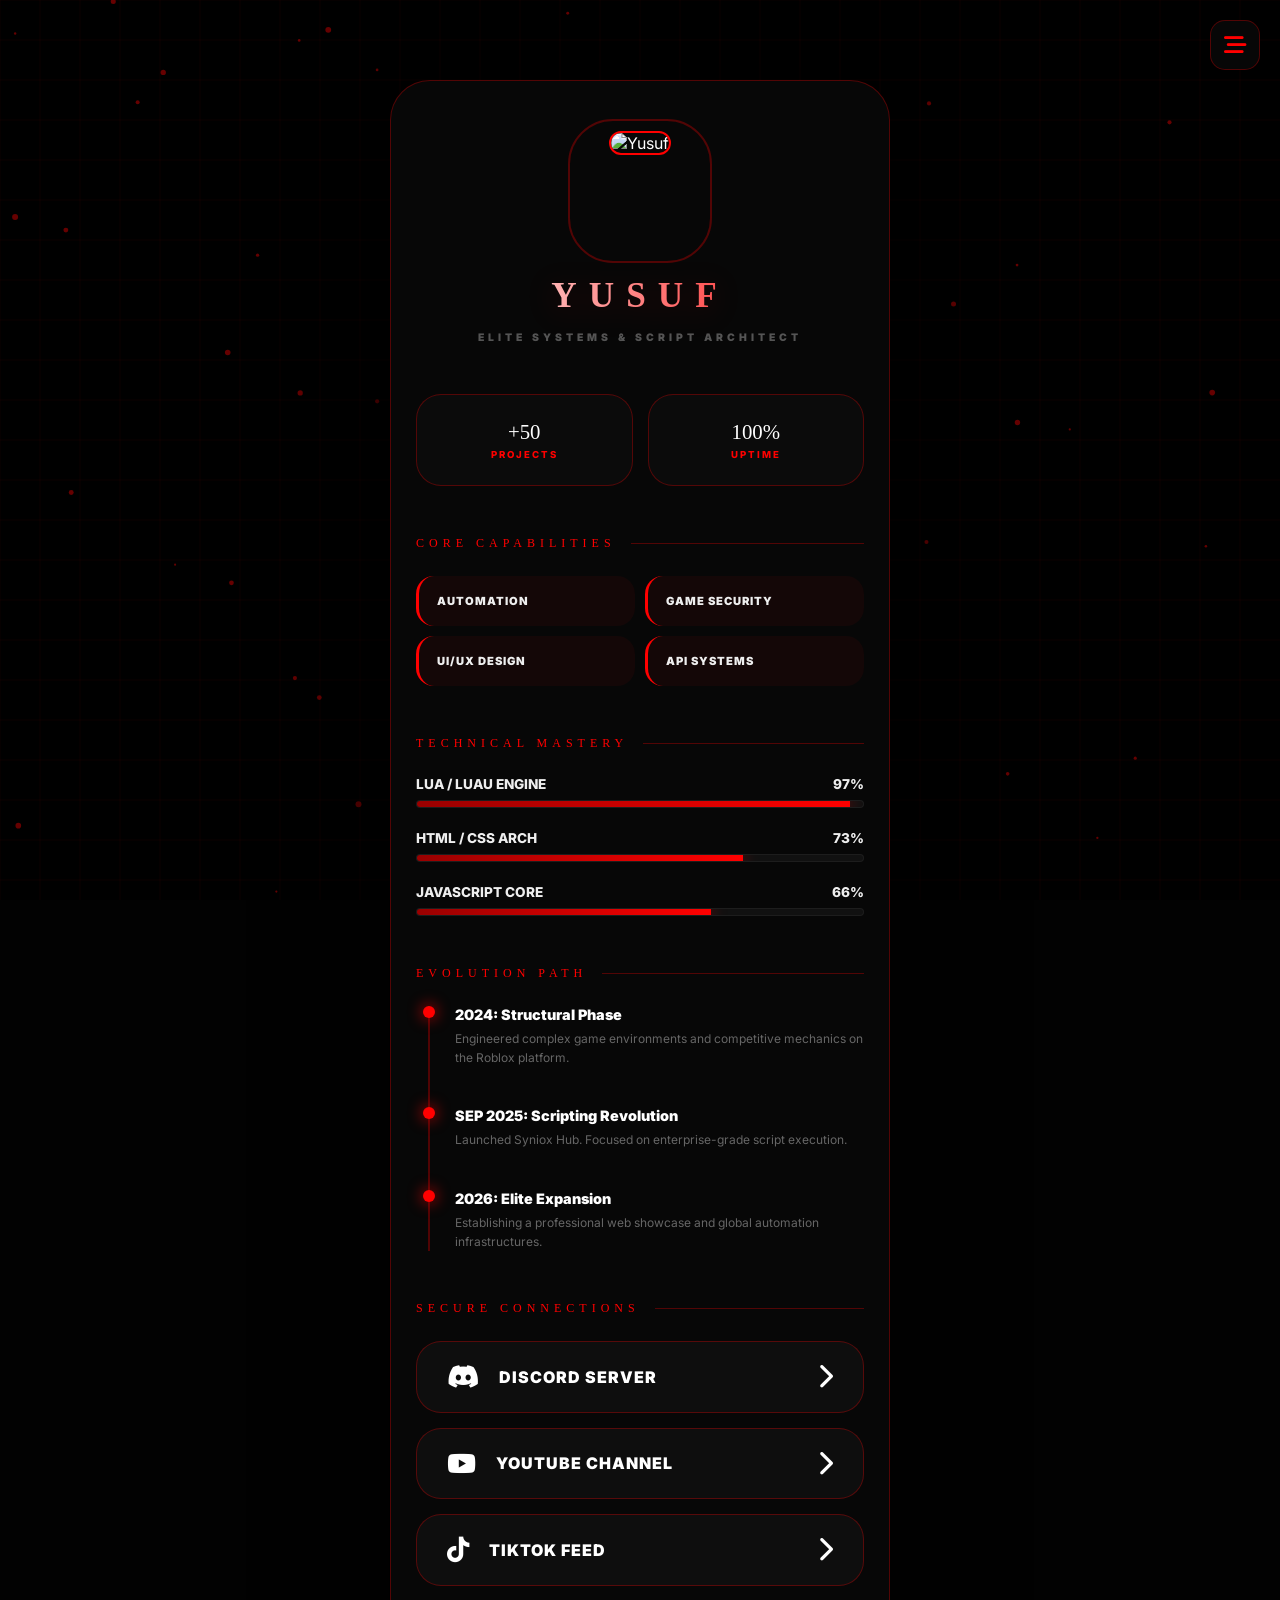
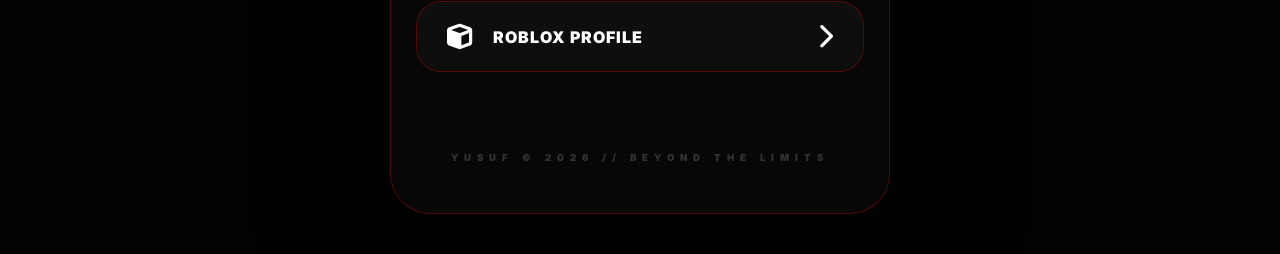
==== commit da3984db: "Update skill sections in index.html" ====
--- a/index.html
+++ b/index.html
@@ -34,6 +34,7 @@
         }
         .reveal.active { opacity: 1; transform: translateY(0); }
 
+        /* --- NAVIGATION --- */
         .nav-toggle {
             position: fixed; top: 20px; right: 20px; z-index: 1001;
             width: 50px; height: 50px; background: var(--card-bg);
@@ -50,6 +51,7 @@
         .full-nav.active { transform: translateY(0); }
         .full-nav a { font-family: 'Syncopate'; font-size: 1.2rem; color: #fff; text-decoration: none; letter-spacing: 5px; }
 
+        /* --- WRAPPER --- */
         .main-wrapper { width: 92%; max-width: 500px; margin: 80px auto 40px; }
         .glass-panel {
             background: var(--card-bg); border: 1px solid var(--border);
@@ -58,6 +60,7 @@
             backdrop-filter: blur(10px);
         }
 
+        /* --- HERO --- */
         .hero-section { text-align: center; margin-bottom: 50px; }
         .pfp-container { width: 120px; height: 120px; margin: 0 auto 25px; position: relative; }
         .pfp-container img { width: 100%; height: 100%; border-radius: 35px; border: 2px solid var(--primary); object-fit: cover; }
@@ -82,11 +85,13 @@
 
         .role-desc { font-size: 0.65rem; color: #555; letter-spacing: 4px; text-transform: uppercase; margin-top: 15px; font-weight: 900; }
 
+        /* --- STATS --- */
         .grid-stats { display: grid; grid-template-columns: 1fr 1fr; gap: 15px; margin-bottom: 45px; }
         .stat-card { background: rgba(255,255,255,0.02); border: 1px solid var(--border); padding: 25px; border-radius: 25px; text-align: center; }
         .stat-card span { display: block; font-family: 'Syncopate'; font-size: 1.3rem; color: #fff; margin-bottom: 5px; }
         .stat-card p { font-size: 0.6rem; color: var(--primary); letter-spacing: 2px; text-transform: uppercase; font-weight: 800; }
 
+        /* --- ARSENAL --- */
         .label { font-family: 'Syncopate'; font-size: 0.75rem; color: var(--primary); display: flex; align-items: center; gap: 15px; margin: 50px 0 25px; letter-spacing: 5px; }
         .label::after { content: ''; height: 1px; flex-grow: 1; background: var(--border); }
         
@@ -97,11 +102,13 @@
             font-weight: 900; color: #eee; letter-spacing: 1px;
         }
 
+        /* --- SKILLS (Updated with JS & HTML) --- */
         .skill-box { margin-bottom: 22px; }
         .skill-info { display: flex; justify-content: space-between; font-size: 0.85rem; font-weight: 800; margin-bottom: 8px; color: #eee; }
         .track { width: 100%; height: 8px; background: #111; border-radius: 10px; overflow: hidden; border: 1px solid rgba(255,255,255,0.05); }
         .fill { height: 100%; background: linear-gradient(90deg, #900, #f00); box-shadow: 0 0 15px var(--primary-glow); }
 
+        /* --- BUTTONS --- */
         .premium-btn {
             background: rgba(255, 255, 255, 0.03); border: 1px solid var(--border);
             border-radius: 25px; padding: 22px 30px; margin-bottom: 15px;
@@ -113,6 +120,7 @@
         .premium-btn i { font-size: 1.6rem; color: #fff !important; }
         .btn-label { font-family: 'Inter'; font-weight: 900; font-size: 1rem; letter-spacing: 1px; }
 
+        /* --- CHRONOLOGY --- */
         .pathway { border-left: 2px solid var(--border); padding-left: 25px; margin-left: 12px; }
         .milestone { position: relative; margin-bottom: 40px; }
         .milestone::before { content: ''; position: absolute; left: -32px; top: 0; width: 12px; height: 12px; border-radius: 50%; background: var(--primary); box-shadow: 0 0 15px var(--primary); }
@@ -170,12 +178,12 @@
                 <div class="track"><div class="fill" style="width: 97%;"></div></div>
             </div>
             <div class="skill-box">
-                <div class="skill-info"><span>ROBLOX ARCHITECTURE</span> <span>94%</span></div>
-                <div class="track"><div class="fill" style="width: 94%;"></div></div>
+                <div class="skill-info"><span>HTML / CSS ARCH</span> <span>73%</span></div>
+                <div class="track"><div class="fill" style="width: 73%;"></div></div>
             </div>
             <div class="skill-box">
-                <div class="skill-info"><span>FRONT-END DEV</span> <span>73%</span></div>
-                <div class="track"><div class="fill" style="width: 73%;"></div></div>
+                <div class="skill-info"><span>JAVASCRIPT CORE</span> <span>66%</span></div>
+                <div class="track"><div class="fill" style="width: 66%;"></div></div>
             </div>
         </div>
 
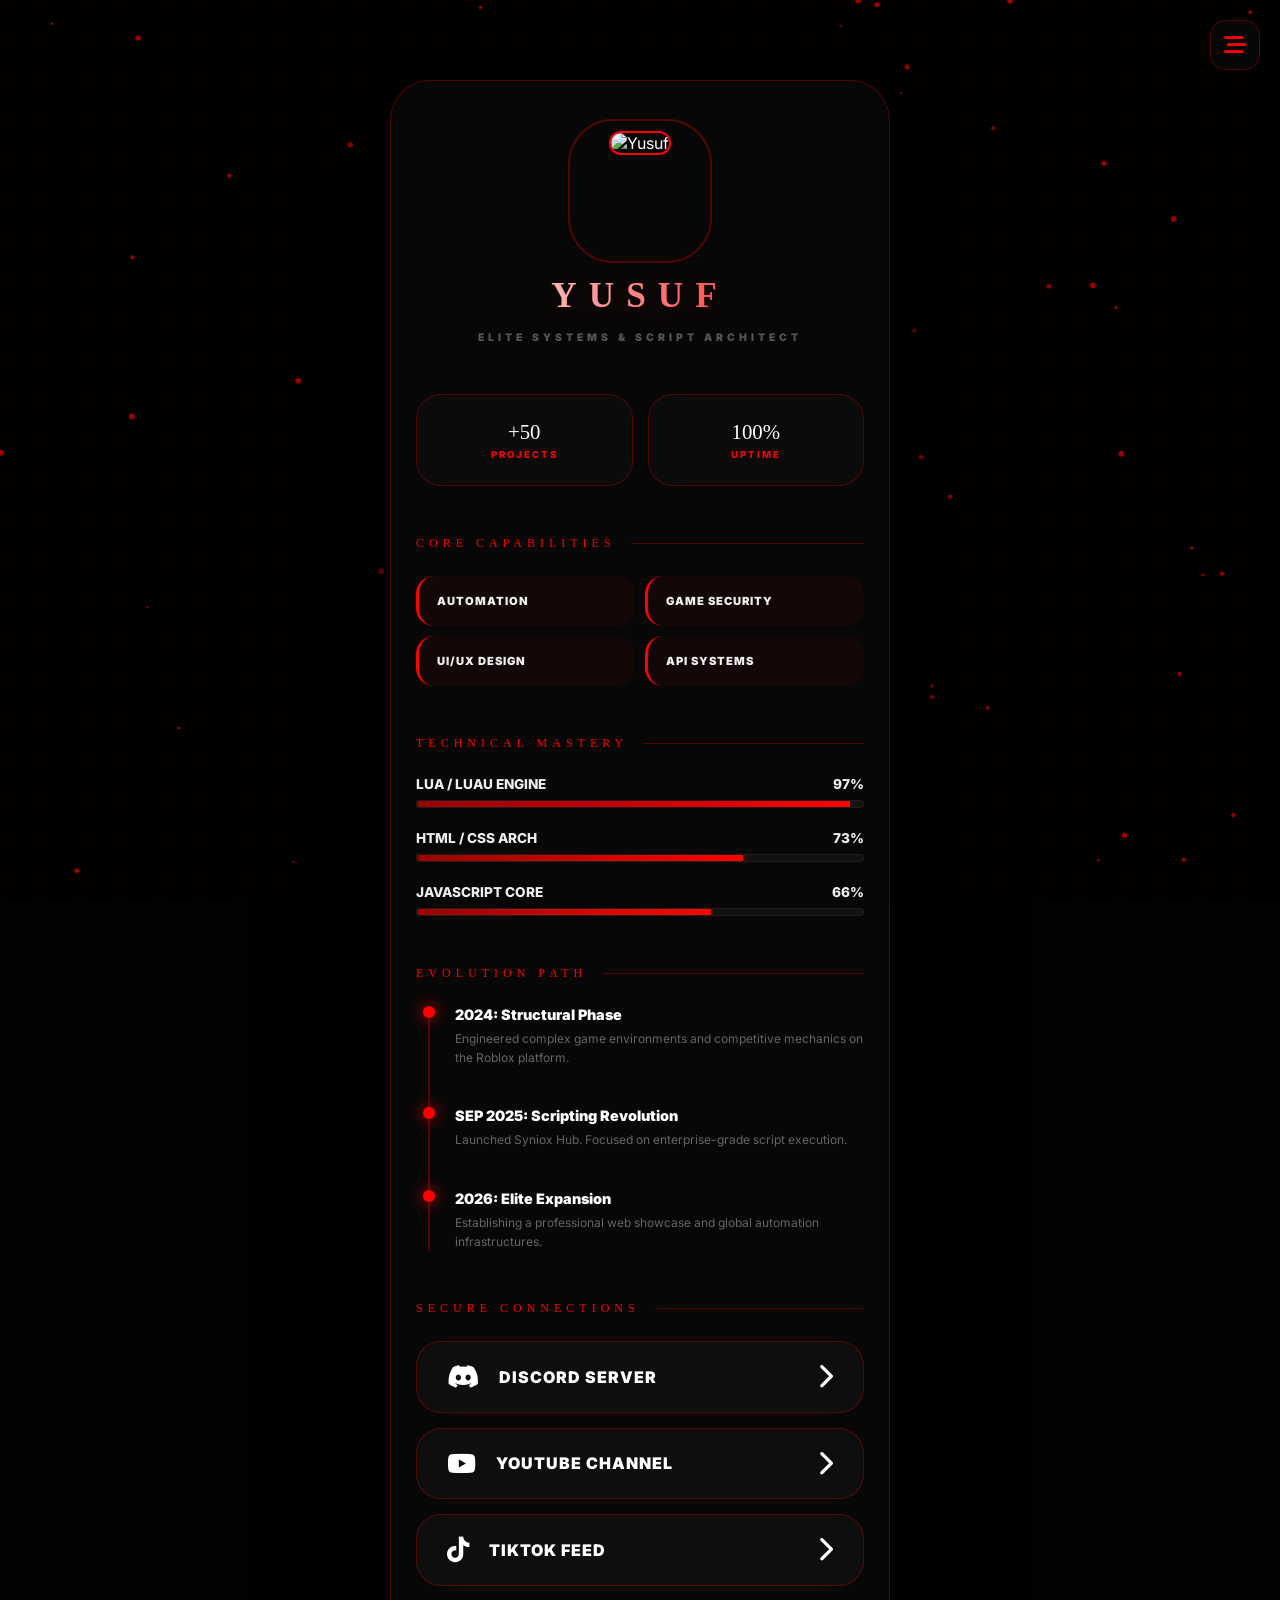
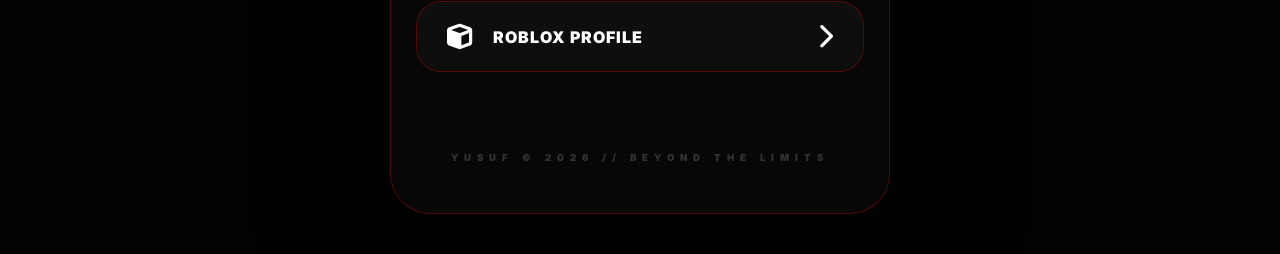
==== commit 67362460: "Update index.html" ====
--- a/index.html
+++ b/index.html
@@ -3,7 +3,7 @@
 <head>
     <meta charset="UTF-8">
     <meta name="viewport" content="width=device-width, initial-scale=1.0, maximum-scale=1.0, user-scalable=no">
-    <title>YUSUF | Elite Architect</title>
+    <title>YUSUF SİTE</title>
     <link rel="stylesheet" href="https://cdnjs.cloudflare.com/ajax/libs/font-awesome/6.0.0/css/all.min.css">
     <style>
         @import url('https://fonts.googleapis.com/css2?family=Syncopate:wght@400;700&family=Inter:wght@300;500;700;900&display=swap');
@@ -216,7 +216,7 @@
                 <i class="fa-solid fa-chevron-right"></i>
             </a>
 
-            <a href="#" class="premium-btn" target="_blank">
+            <a href="https://youtube.com/@syniox_yusuf?si=4a6hEmmvqGPmLPCv" class="premium-btn" target="_blank">
                 <div class="btn-core">
                     <i class="fa-brands fa-youtube" style="color: #FF0000;"></i>
                     <span class="btn-label">YOUTUBE CHANNEL</span>
@@ -224,7 +224,7 @@
                 <i class="fa-solid fa-chevron-right"></i>
             </a>
 
-            <a href="#" class="premium-btn" target="_blank">
+            <a href="https://www.tiktok.com/@syniox_tt?_r=1&_t=ZS-95v8TResmuL" class="premium-btn" target="_blank">
                 <div class="btn-core">
                     <i class="fa-brands fa-tiktok"></i>
                     <span class="btn-label">TIKTOK FEED</span>
@@ -232,7 +232,7 @@
                 <i class="fa-solid fa-chevron-right"></i>
             </a>
 
-            <a href="https://www.roblox.com/users/3581788730/profile" class="premium-btn" target="_blank">
+            <a href="https://www.roblox.com/tr/users/3977499711/profile" class="premium-btn" target="_blank">
                 <div class="btn-core">
                     <i class="fa-solid fa-cube" style="color: #888;"></i>
                     <span class="btn-label">ROBLOX PROFILE</span>
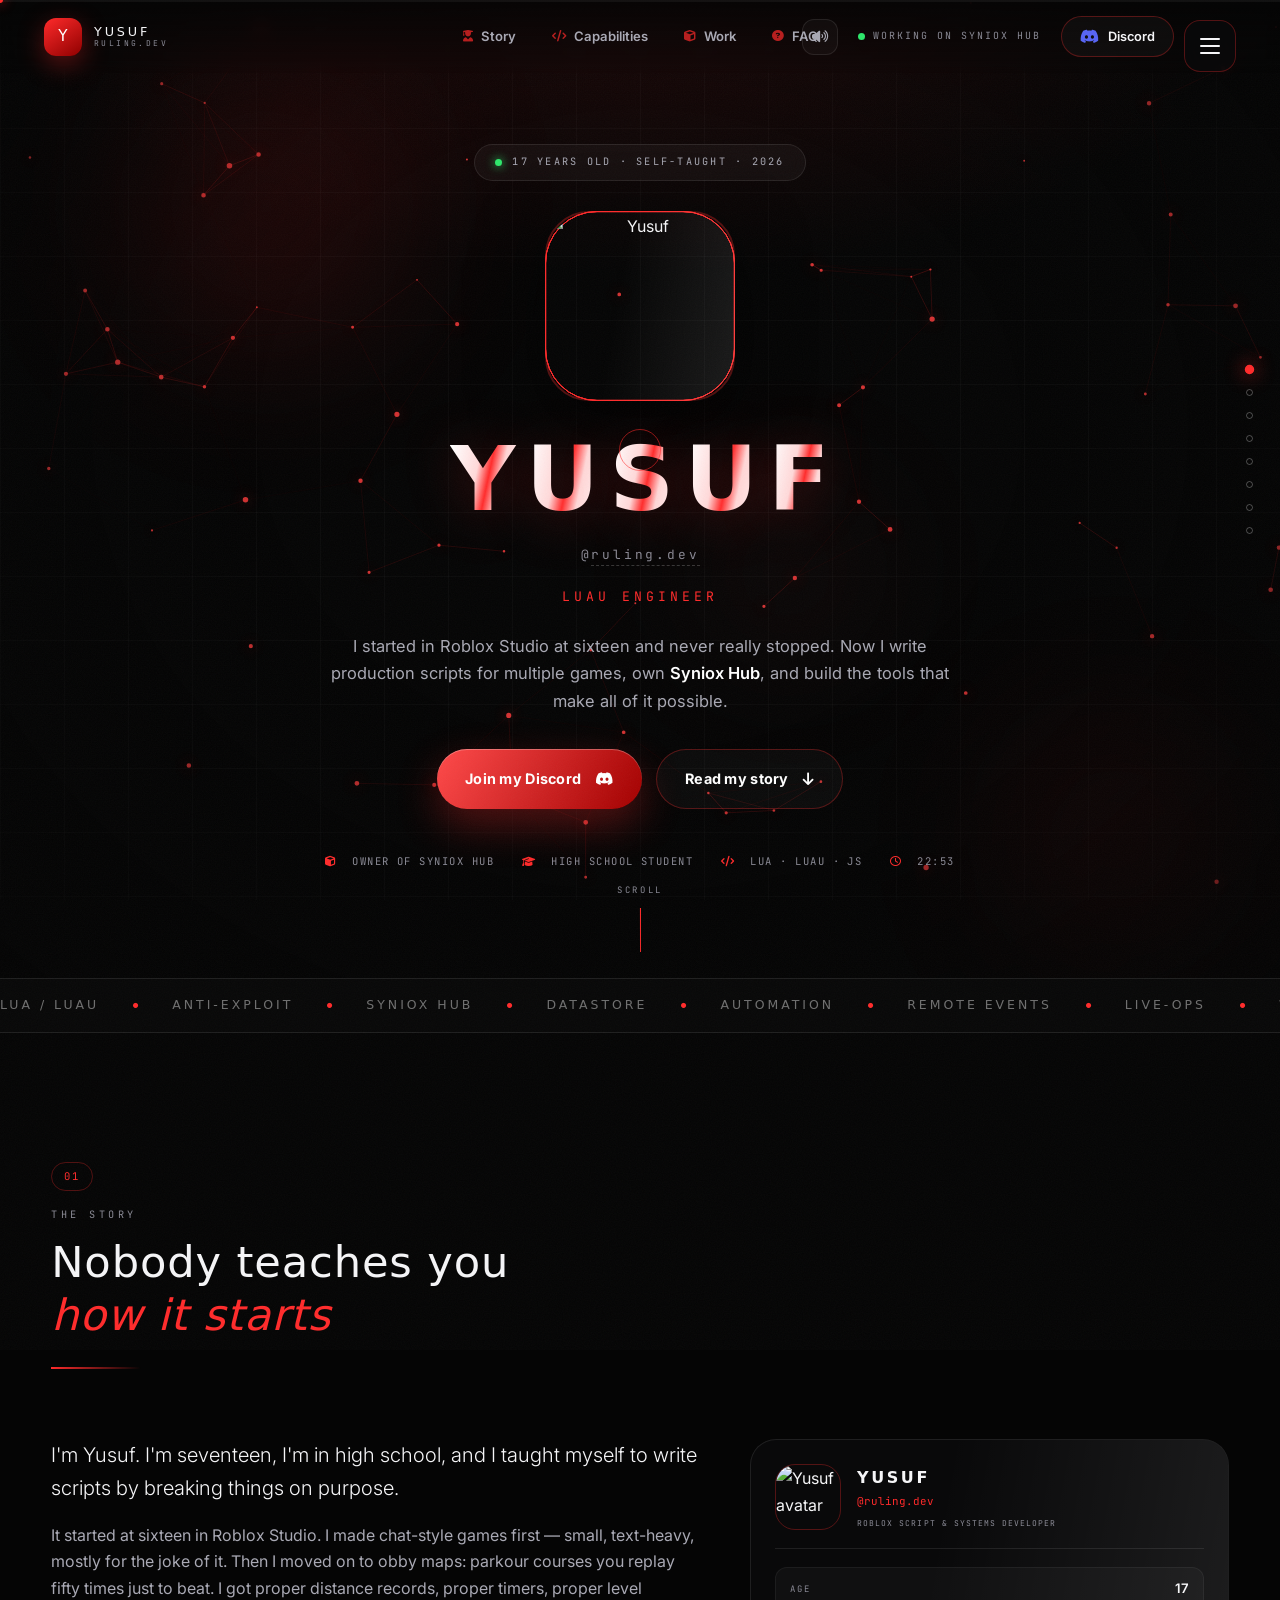
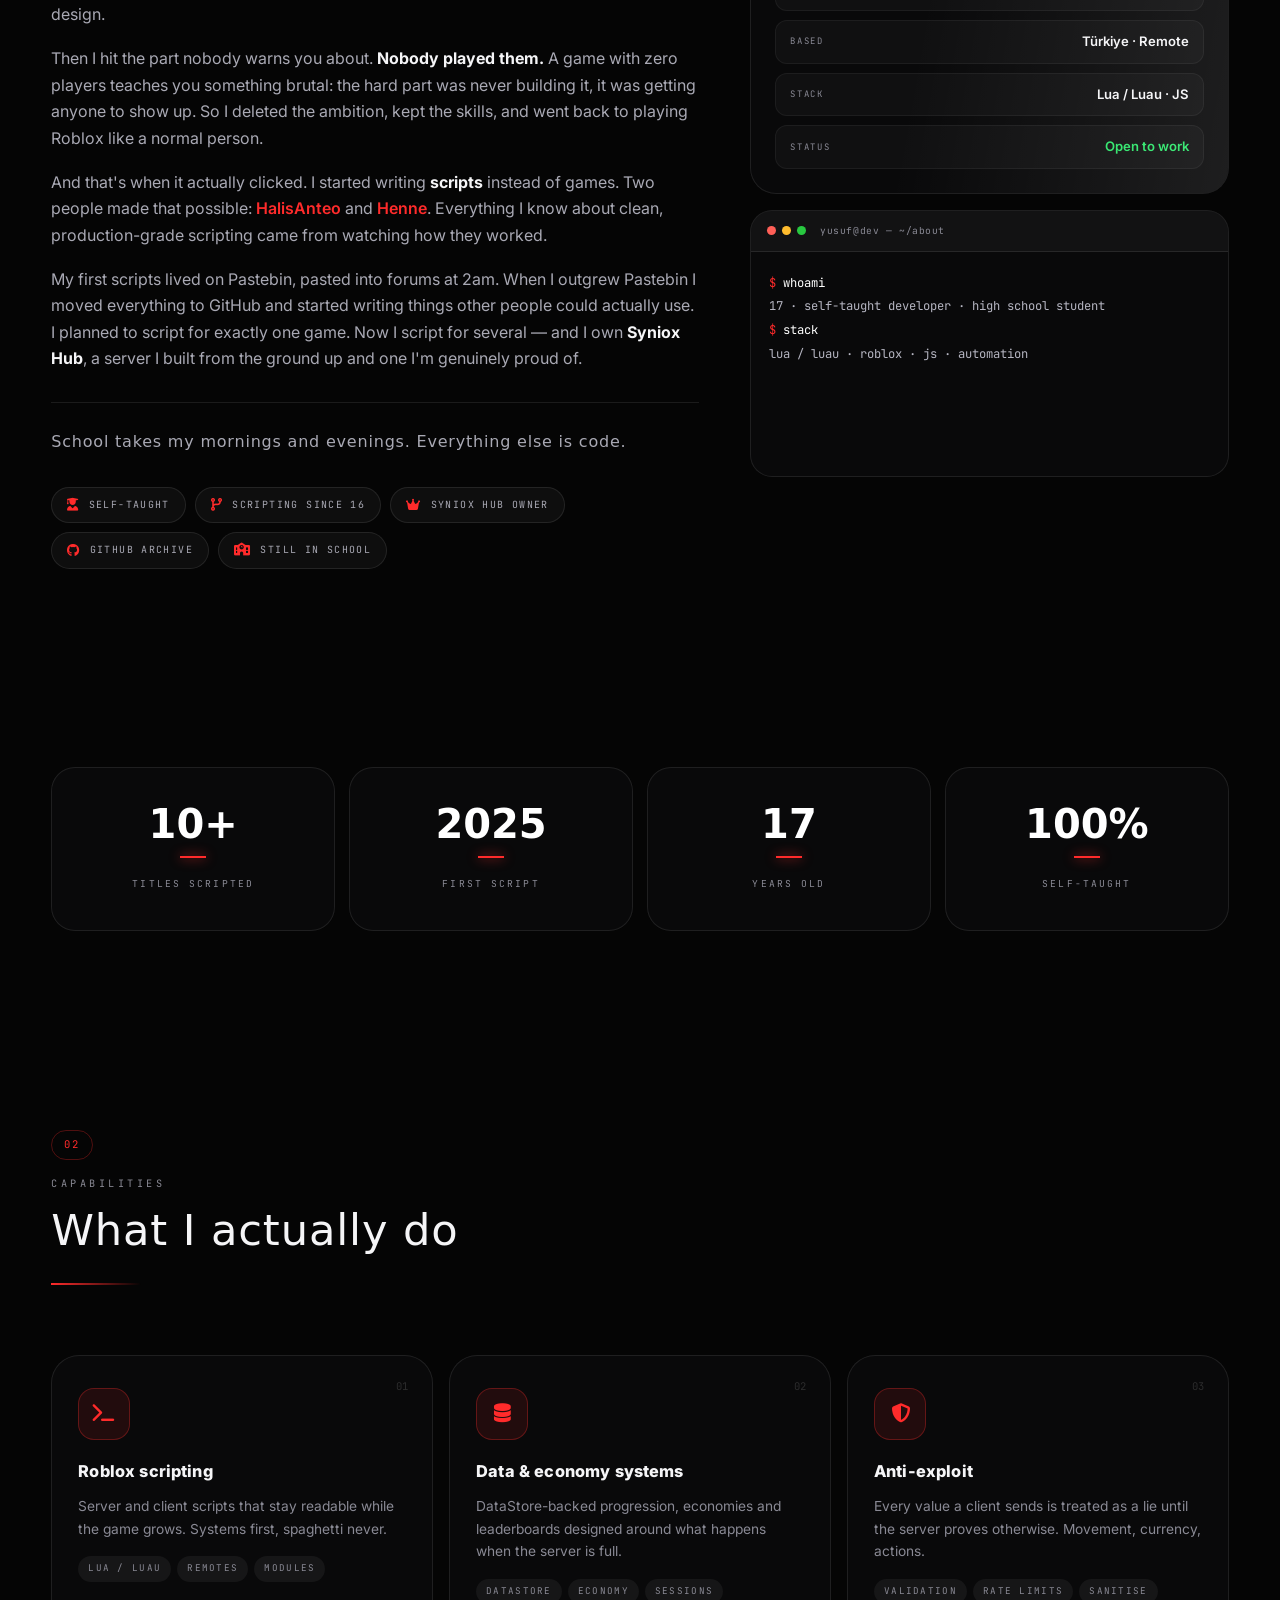
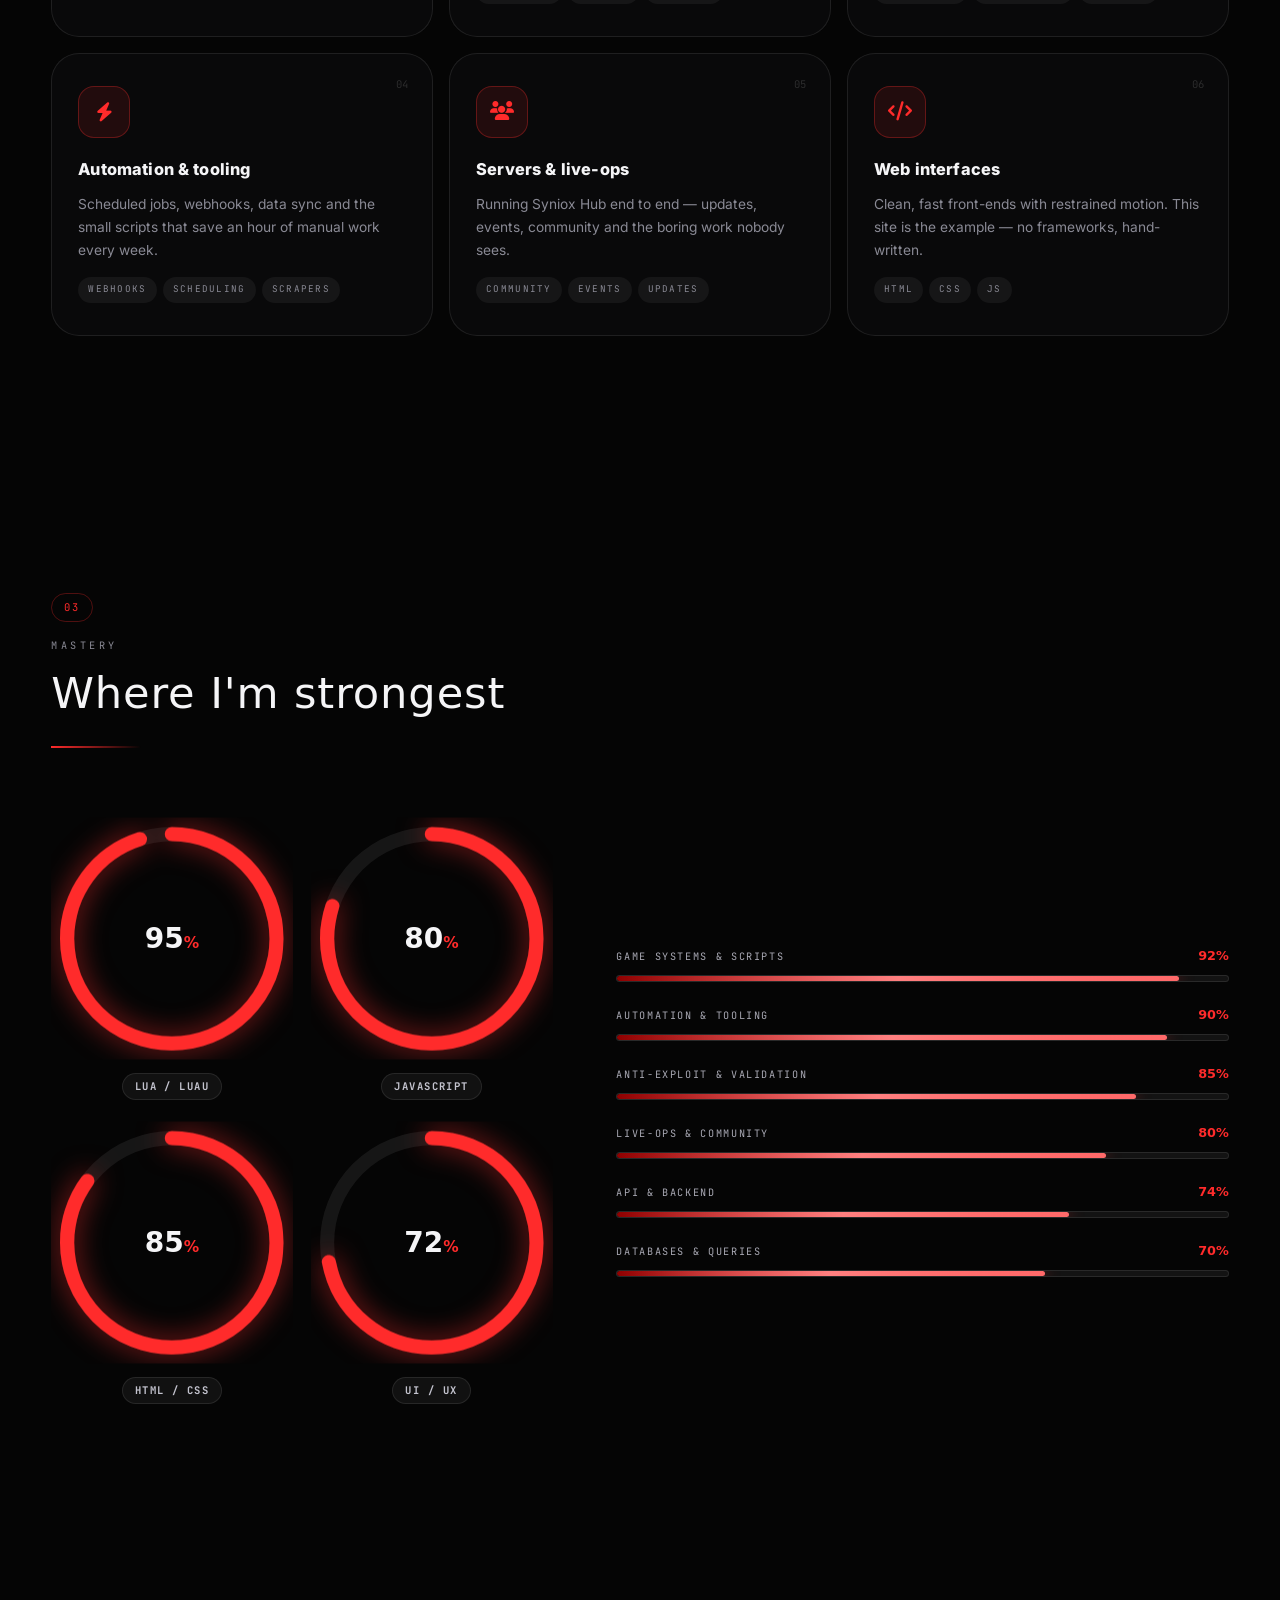
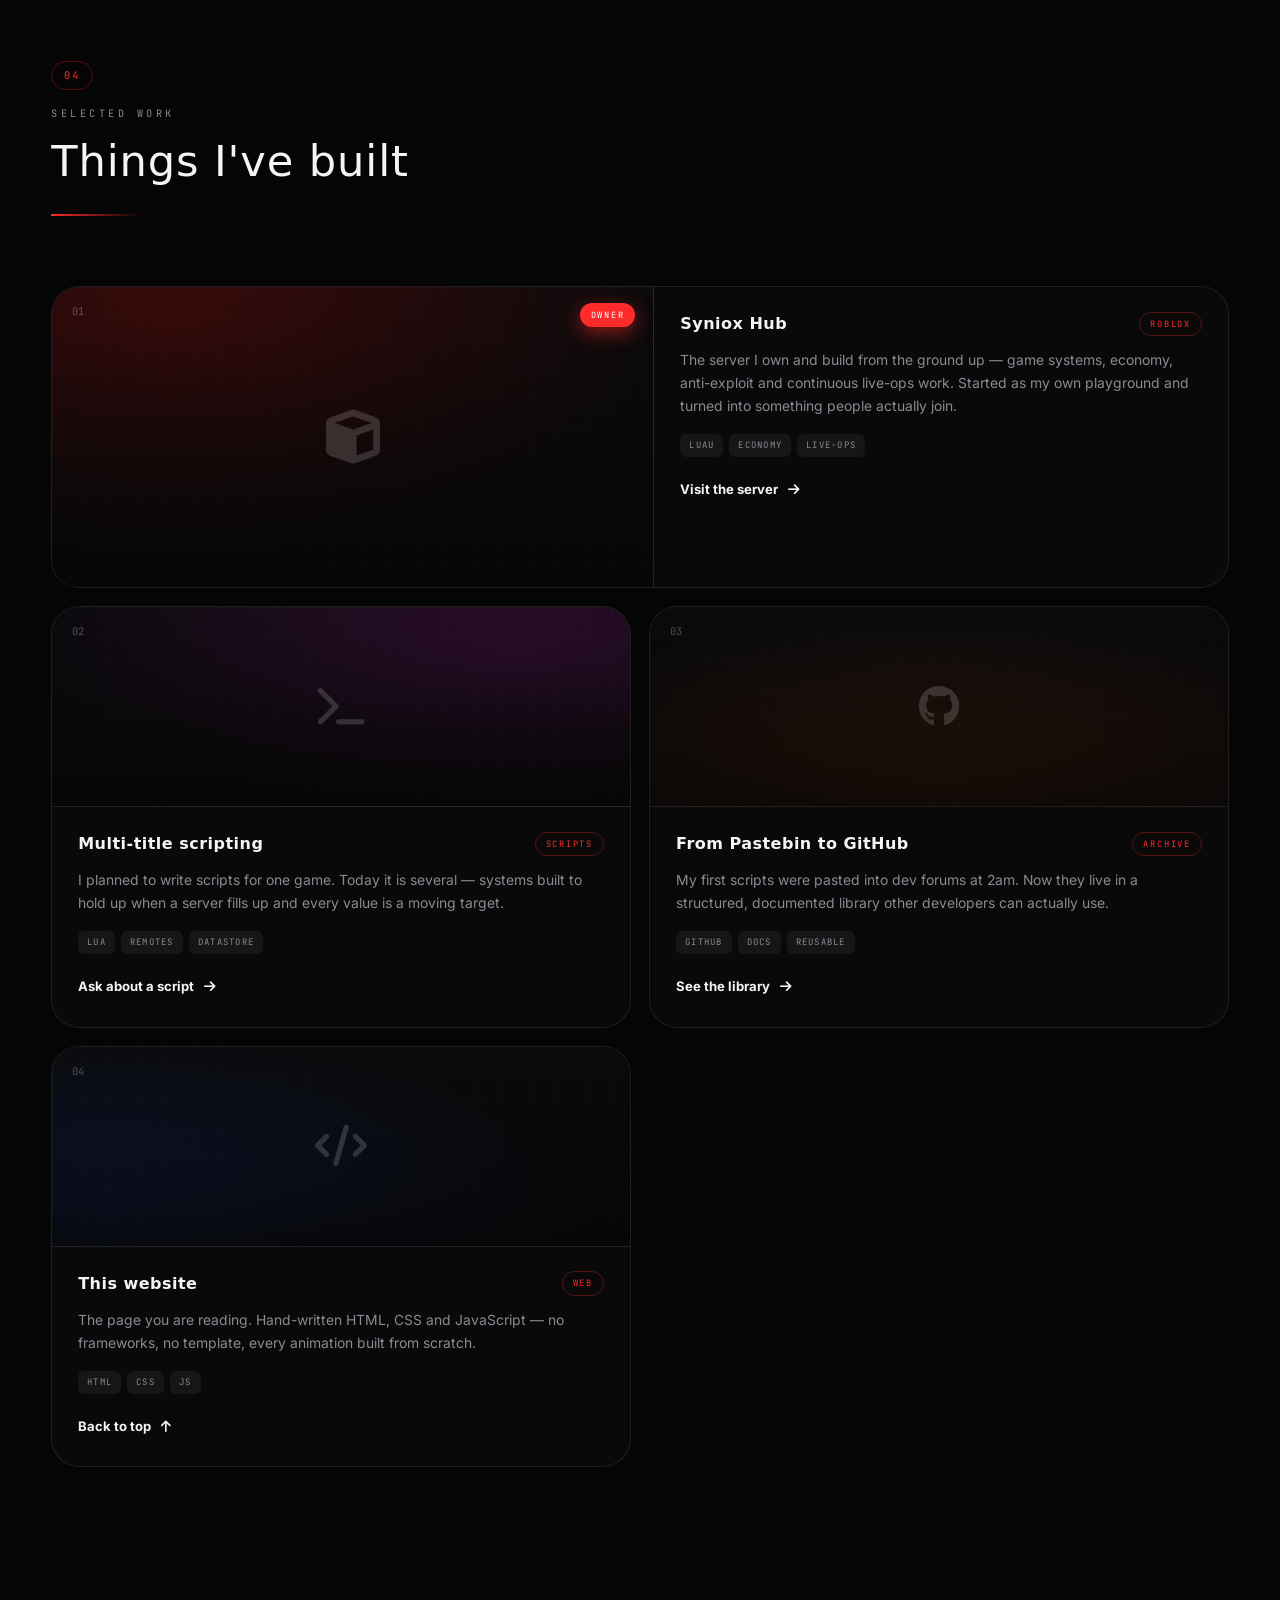
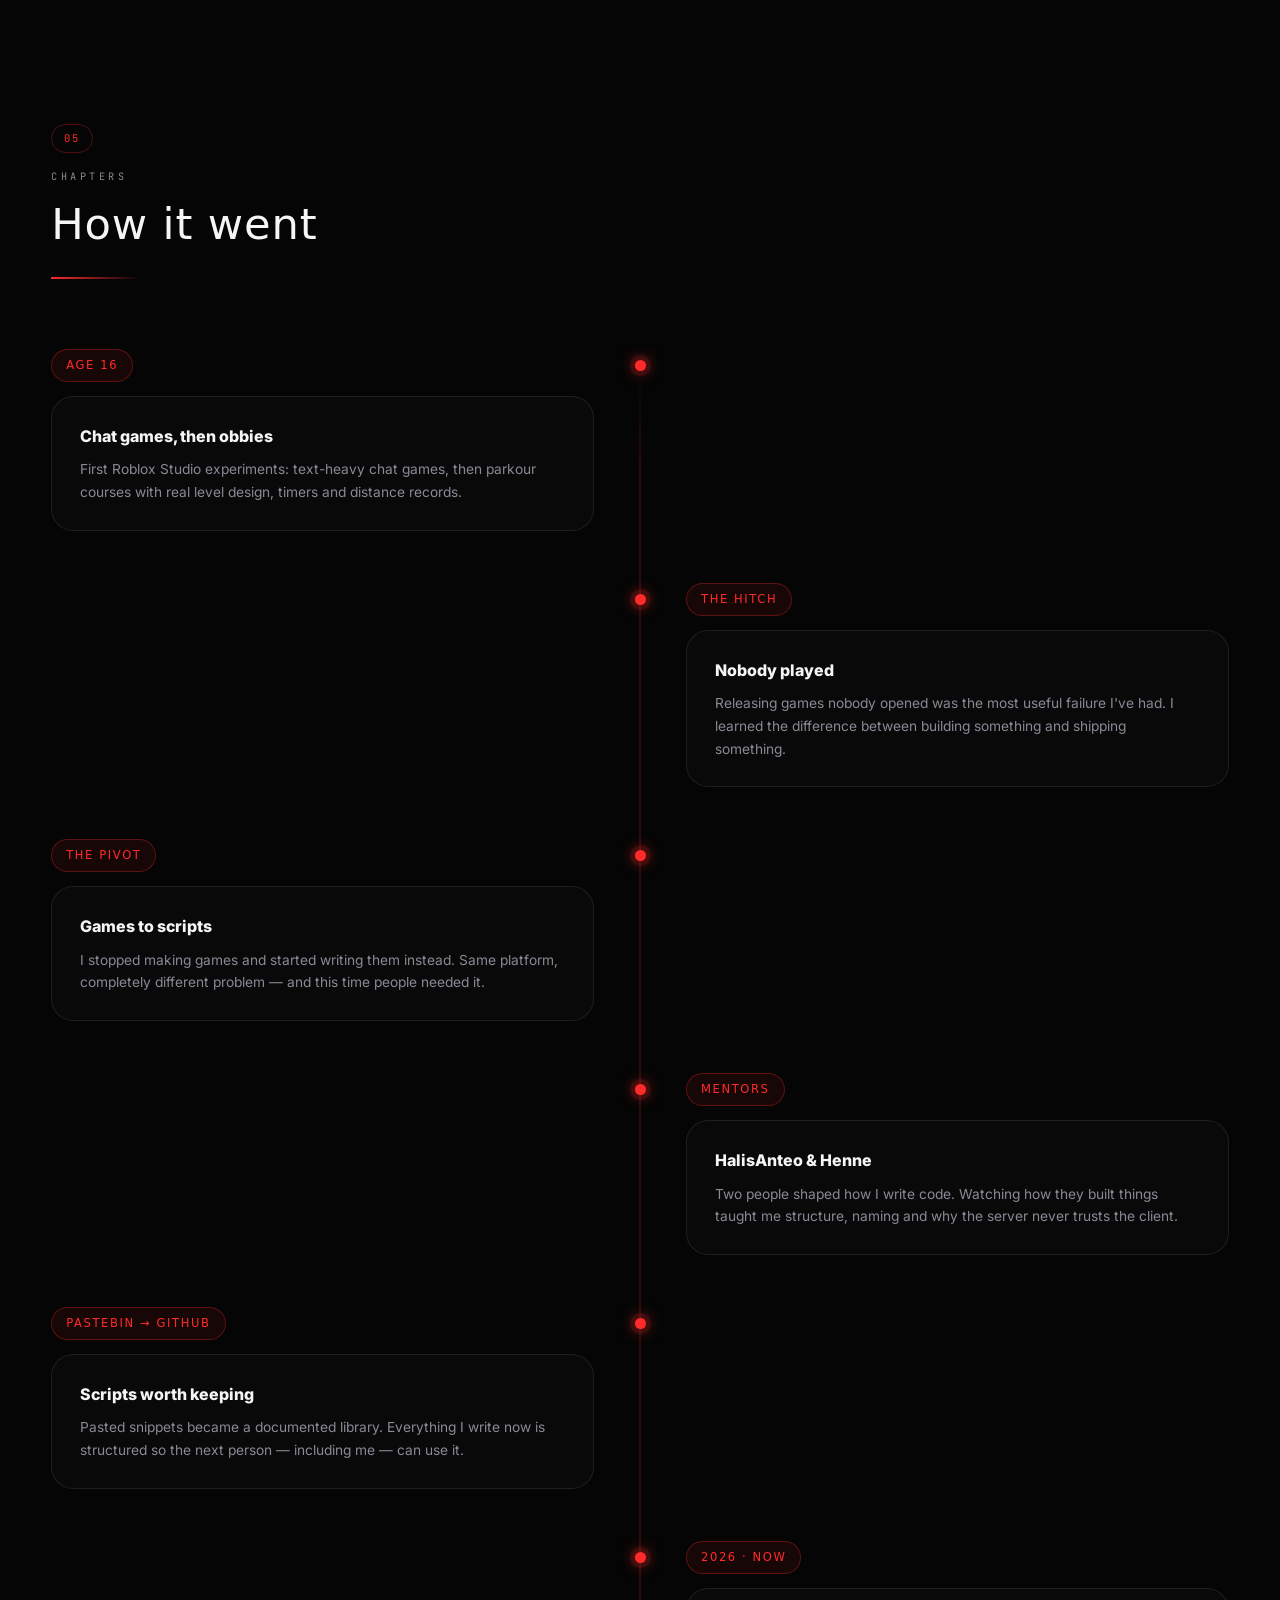
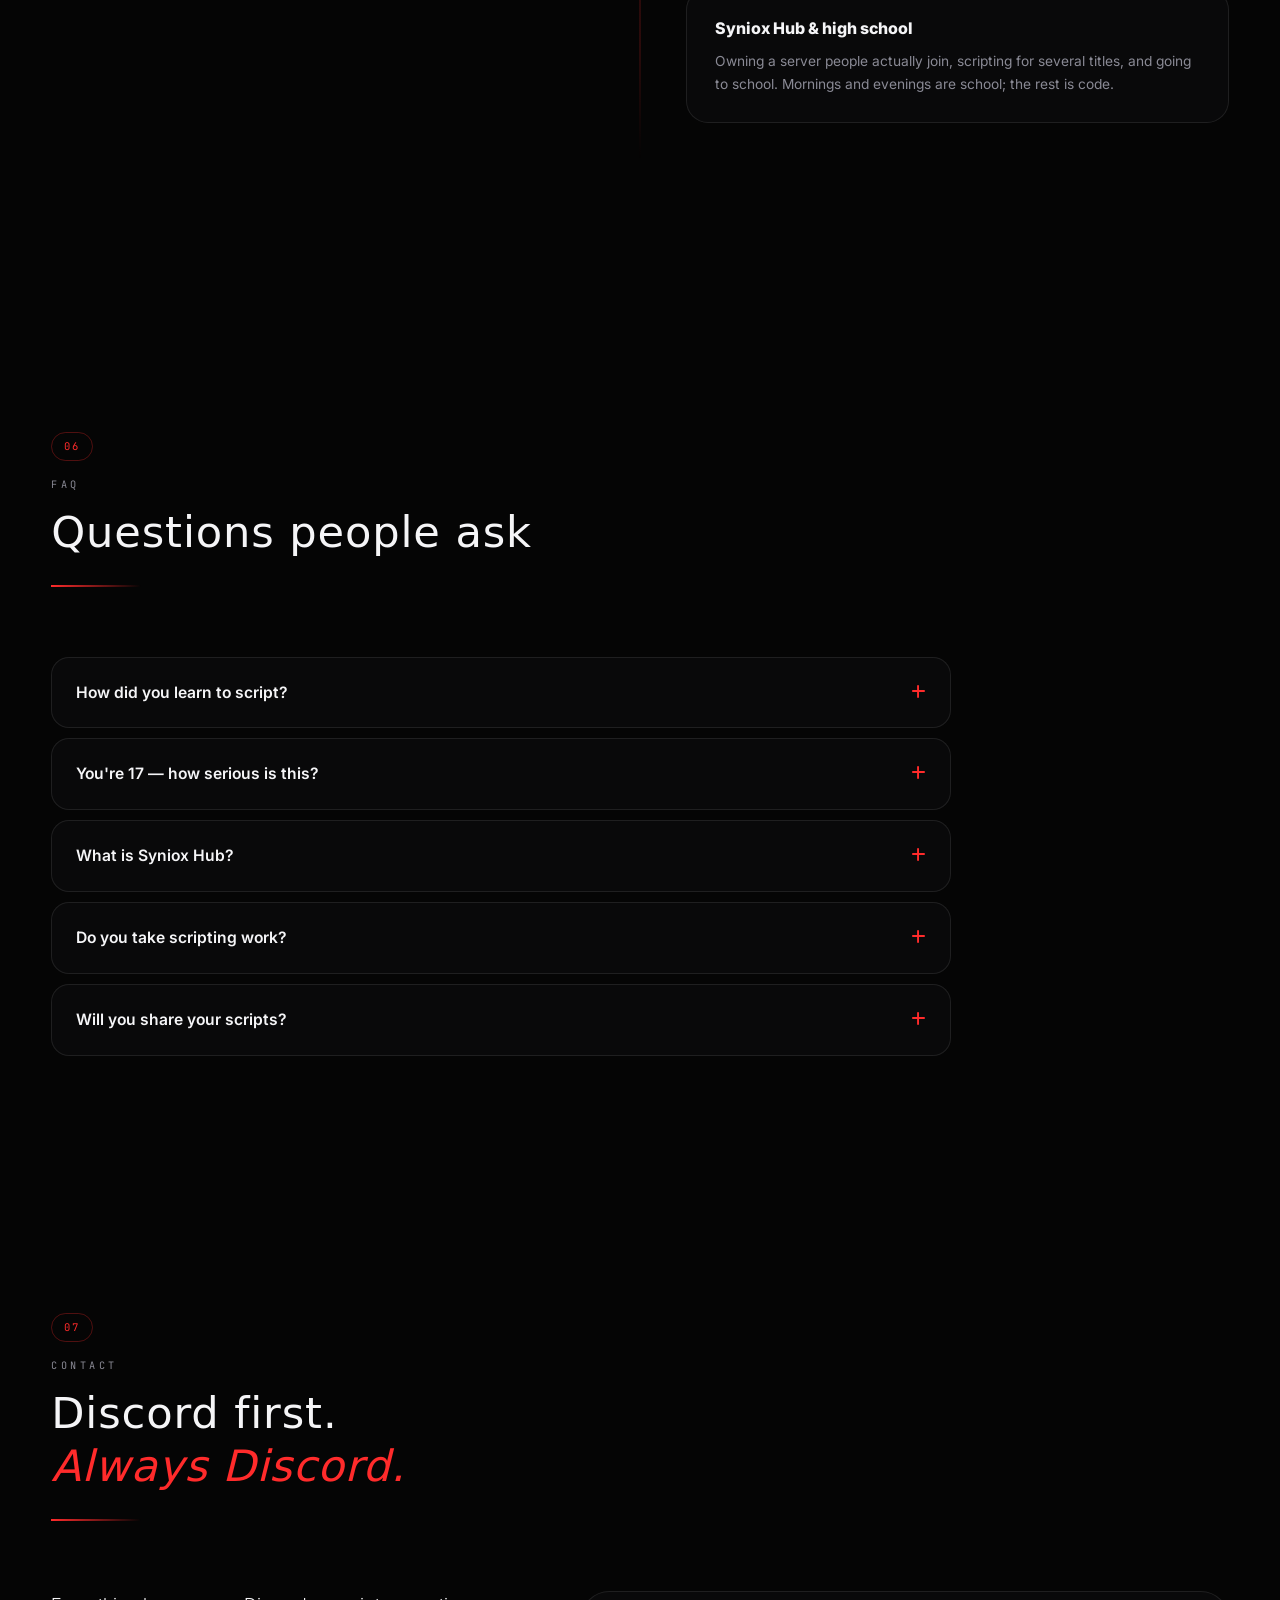
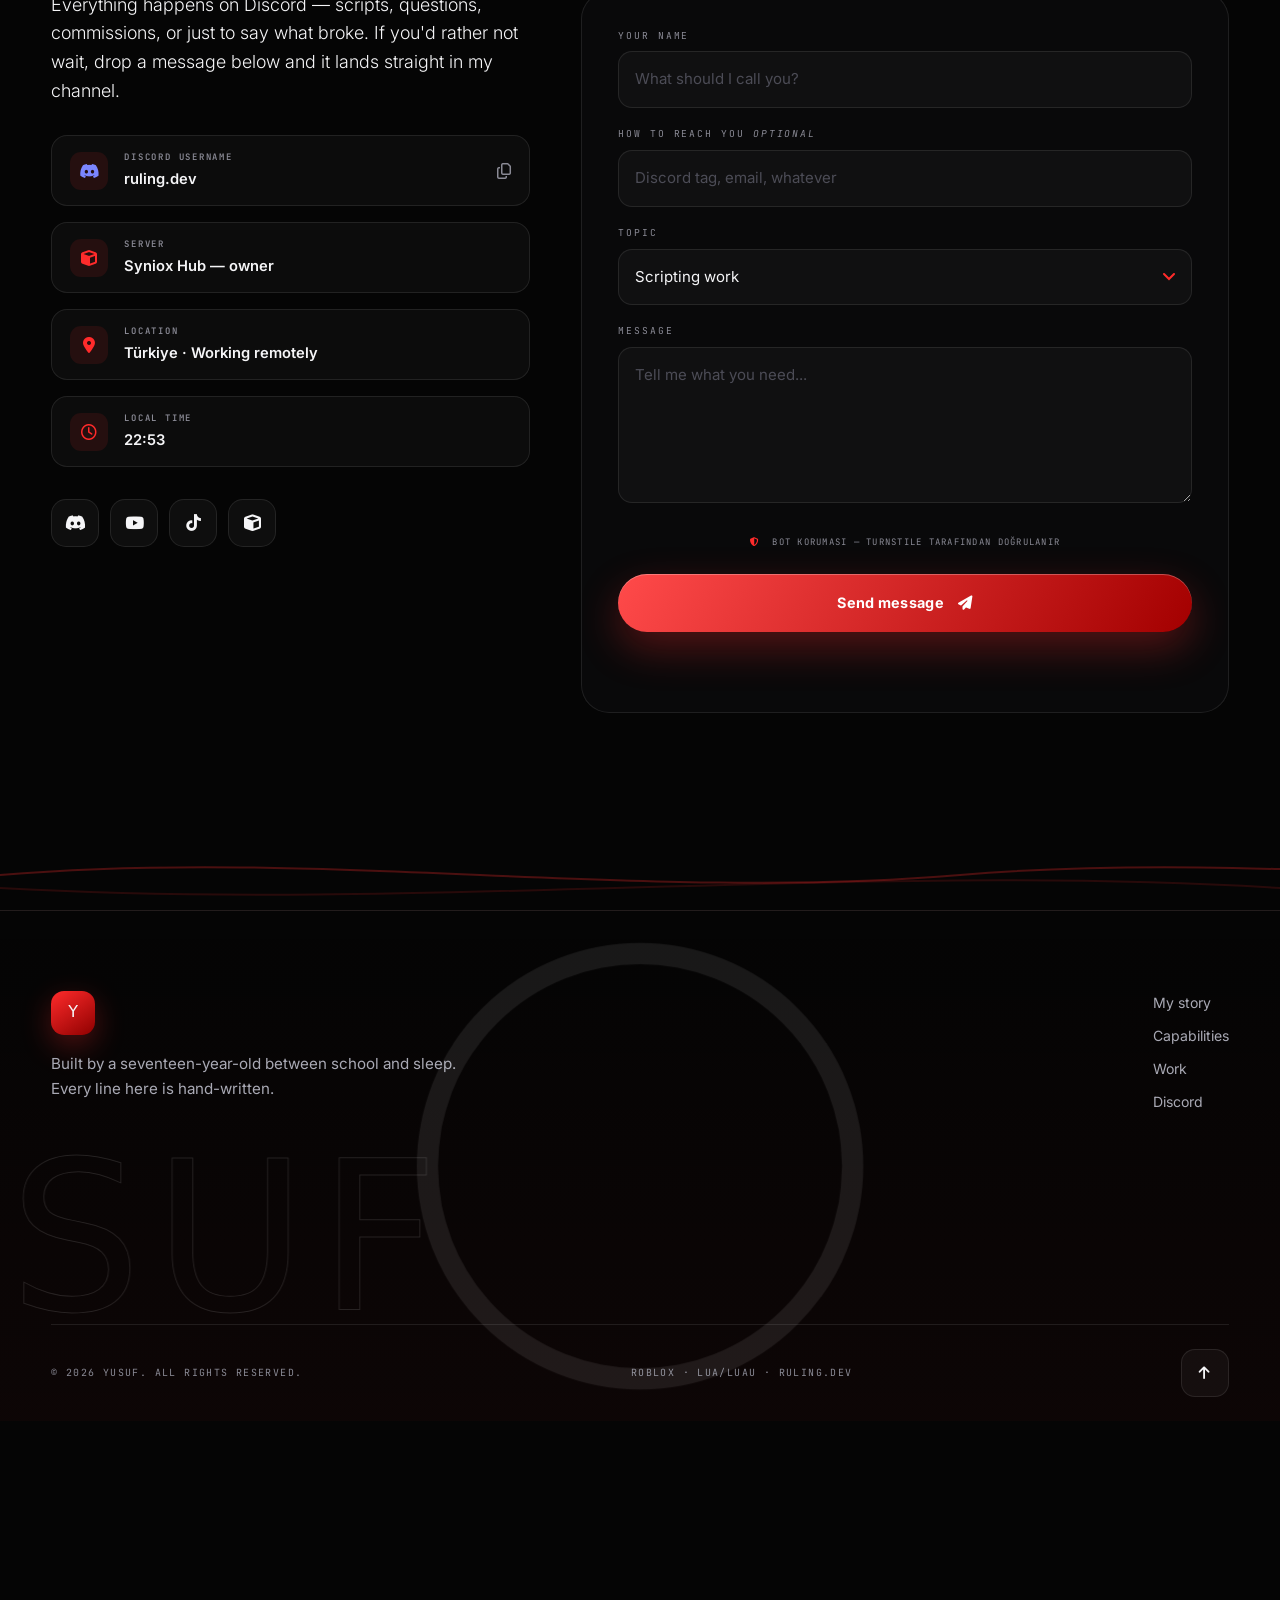
==== commit 803141fc: "Add files via upload" ====
--- a/index.html
+++ b/index.html
@@ -1,305 +1,748 @@
 <!DOCTYPE html>
-<html lang="en">
+<html lang="en" class="no-js">
 <head>
-    <meta charset="UTF-8">
-    <meta name="viewport" content="width=device-width, initial-scale=1.0, maximum-scale=1.0, user-scalable=no">
-    <title>YUSUF SİTE</title>
-    <link rel="stylesheet" href="https://cdnjs.cloudflare.com/ajax/libs/font-awesome/6.0.0/css/all.min.css">
-    <style>
-        @import url('https://fonts.googleapis.com/css2?family=Syncopate:wght@400;700&family=Inter:wght@300;500;700;900&display=swap');
-
-        :root {
-            --primary: #ff0000;
-            --primary-glow: rgba(255, 0, 0, 0.7);
-            --bg-black: #020202;
-            --card-bg: rgba(8, 8, 8, 0.96);
-            --border: rgba(255, 0, 0, 0.3);
-        }
-
-        #bg-canvas {
-            position: fixed; top: 0; left: 0; width: 100%; height: 100%;
-            z-index: -1; background: #000;
-        }
-
-        * { margin: 0; padding: 0; box-sizing: border-box; -webkit-tap-highlight-color: transparent; }
-        html { scroll-behavior: smooth; }
-        body {
-            background-color: var(--bg-black); color: #fff;
-            font-family: 'Inter', sans-serif; overflow-x: hidden;
-        }
-
-        .reveal {
-            opacity: 0; transform: translateY(30px);
-            transition: all 0.8s cubic-bezier(0.175, 0.885, 0.32, 1.275);
-        }
-        .reveal.active { opacity: 1; transform: translateY(0); }
-
-        /* --- NAVIGATION --- */
-        .nav-toggle {
-            position: fixed; top: 20px; right: 20px; z-index: 1001;
-            width: 50px; height: 50px; background: var(--card-bg);
-            border: 1px solid var(--border); border-radius: 15px;
-            display: flex; align-items: center; justify-content: center;
-            cursor: pointer;
-        }
-        .full-nav {
-            position: fixed; inset: 0; background: rgba(0,0,0,0.98);
-            z-index: 1000; display: flex; flex-direction: column;
-            justify-content: center; align-items: center; gap: 30px;
-            transform: translateY(-100%); transition: 0.6s cubic-bezier(0.85, 0, 0.15, 1);
-        }
-        .full-nav.active { transform: translateY(0); }
-        .full-nav a { font-family: 'Syncopate'; font-size: 1.2rem; color: #fff; text-decoration: none; letter-spacing: 5px; }
-
-        /* --- WRAPPER --- */
-        .main-wrapper { width: 92%; max-width: 500px; margin: 80px auto 40px; }
-        .glass-panel {
-            background: var(--card-bg); border: 1px solid var(--border);
-            border-radius: 40px; padding: 50px 25px;
-            box-shadow: 0 40px 120px rgba(0,0,0,1);
-            backdrop-filter: blur(10px);
-        }
-
-        /* --- HERO --- */
-        .hero-section { text-align: center; margin-bottom: 50px; }
-        .pfp-container { width: 120px; height: 120px; margin: 0 auto 25px; position: relative; }
-        .pfp-container img { width: 100%; height: 100%; border-radius: 35px; border: 2px solid var(--primary); object-fit: cover; }
-        .pfp-container::after { content: ''; position: absolute; inset: -12px; border: 2px solid var(--primary); border-radius: 45px; animation: wave 2s infinite; opacity: 0.3; }
-        @keyframes wave { 0% { transform: scale(1); opacity: 0.3; } 100% { transform: scale(1.3); opacity: 0; } }
-
-        /* --- SHIMMER ANIMATED TITLE --- */
-        .name-title { 
-            font-family: 'Syncopate'; 
-            font-size: 2.2rem; 
-            letter-spacing: 12px; 
-            font-weight: 700; 
-            margin: 0; 
-            background: linear-gradient(90deg, #fff, #ff0000, #fff);
-            background-size: 200% auto;
-            -webkit-background-clip: text;
-            -webkit-text-fill-color: transparent;
-            animation: shimmer 3s linear infinite;
-            filter: drop-shadow(0 5px 15px rgba(255, 0, 0, 0.2));
-        }
-        @keyframes shimmer { to { background-position: 200% center; } }
-
-        .role-desc { font-size: 0.65rem; color: #555; letter-spacing: 4px; text-transform: uppercase; margin-top: 15px; font-weight: 900; }
-
-        /* --- STATS --- */
-        .grid-stats { display: grid; grid-template-columns: 1fr 1fr; gap: 15px; margin-bottom: 45px; }
-        .stat-card { background: rgba(255,255,255,0.02); border: 1px solid var(--border); padding: 25px; border-radius: 25px; text-align: center; }
-        .stat-card span { display: block; font-family: 'Syncopate'; font-size: 1.3rem; color: #fff; margin-bottom: 5px; }
-        .stat-card p { font-size: 0.6rem; color: var(--primary); letter-spacing: 2px; text-transform: uppercase; font-weight: 800; }
-
-        /* --- ARSENAL --- */
-        .label { font-family: 'Syncopate'; font-size: 0.75rem; color: var(--primary); display: flex; align-items: center; gap: 15px; margin: 50px 0 25px; letter-spacing: 5px; }
-        .label::after { content: ''; height: 1px; flex-grow: 1; background: var(--border); }
-        
-        .arsenal-grid { display: grid; grid-template-columns: 1fr 1fr; gap: 10px; margin-bottom: 40px; }
-        .arsenal-item { 
-            background: rgba(255,0,0,0.05); padding: 18px; border-radius: 18px; 
-            border-left: 3px solid var(--primary); font-size: 0.7rem; 
-            font-weight: 900; color: #eee; letter-spacing: 1px;
-        }
-
-        /* --- SKILLS (Updated with JS & HTML) --- */
-        .skill-box { margin-bottom: 22px; }
-        .skill-info { display: flex; justify-content: space-between; font-size: 0.85rem; font-weight: 800; margin-bottom: 8px; color: #eee; }
-        .track { width: 100%; height: 8px; background: #111; border-radius: 10px; overflow: hidden; border: 1px solid rgba(255,255,255,0.05); }
-        .fill { height: 100%; background: linear-gradient(90deg, #900, #f00); box-shadow: 0 0 15px var(--primary-glow); }
-
-        /* --- BUTTONS --- */
-        .premium-btn {
-            background: rgba(255, 255, 255, 0.03); border: 1px solid var(--border);
-            border-radius: 25px; padding: 22px 30px; margin-bottom: 15px;
-            display: flex; align-items: center; justify-content: space-between;
-            text-decoration: none; color: #fff; transition: 0.4s;
-        }
-        .premium-btn:hover { background: var(--primary); transform: translateY(-5px); box-shadow: 0 15px 45px var(--primary-glow); border-color: #fff; }
-        .btn-core { display: flex; align-items: center; gap: 20px; }
-        .premium-btn i { font-size: 1.6rem; color: #fff !important; }
-        .btn-label { font-family: 'Inter'; font-weight: 900; font-size: 1rem; letter-spacing: 1px; }
-
-        /* --- CHRONOLOGY --- */
-        .pathway { border-left: 2px solid var(--border); padding-left: 25px; margin-left: 12px; }
-        .milestone { position: relative; margin-bottom: 40px; }
-        .milestone::before { content: ''; position: absolute; left: -32px; top: 0; width: 12px; height: 12px; border-radius: 50%; background: var(--primary); box-shadow: 0 0 15px var(--primary); }
-        .m-title { font-weight: 900; font-size: 0.9rem; color: #fff; margin-bottom: 6px; }
-        .m-desc { font-size: 0.75rem; color: #666; line-height: 1.6; }
-
-        .footer-tag { text-align: center; font-size: 0.6rem; color: #333; margin-top: 80px; letter-spacing: 6px; font-weight: 900; }
-    </style>
+<meta charset="UTF-8">
+<meta name="viewport" content="width=device-width, initial-scale=1, viewport-fit=cover">
+<title>Yusuf Site</title>
+<meta name="description" content="Yusuf, 17, self-taught Roblox scripter and systems developer. Owner of Syniox Hub. Lua/Luau architectures, anti-exploit, automation tooling and clean web interfaces.">
+<meta name="keywords" content="yusuf, ruling.dev, roblox developer, lua, luau, game scripting, syniox hub, automation, anti exploit, web developer, portfolio">
+<meta name="author" content="Yusuf">
+<meta name="theme-color" content="#050505">
+<meta name="robots" content="index, follow">
+<meta name="color-scheme" content="dark">
+<link rel="canonical" href="https://yusuf.dev/">
+
+<meta property="og:type" content="website">
+<meta property="og:url" content="https://yusuf.dev/">
+<meta property="og:site_name" content="YUSUF — Roblox Systems Developer">
+<meta property="og:locale" content="en_US">
+<meta property="og:title" content="YUSUF (ruling.dev) — Roblox Script &amp; Systems Developer">
+<meta property="og:description" content="17, self-taught. I script Roblox games, own Syniox Hub, and build automation tooling. This is my story.">
+<meta property="og:image" content="https://yusuf.dev/assets/og.jpg">
+<meta name="twitter:card" content="summary_large_image">
+<meta name="twitter:title" content="YUSUF (ruling.dev) — Roblox Script &amp; Systems Developer">
+<meta name="twitter:description" content="17, self-taught. I script Roblox games, own Syniox Hub, and build automation tooling.">
+<meta name="twitter:image" content="https://yusuf.dev/assets/og.jpg">
+
+<link rel="preconnect" href="https://fonts.googleapis.com">
+<link rel="preconnect" href="https://fonts.gstatic.com" crossorigin>
+<link rel="preconnect" href="https://cdnjs.cloudflare.com" crossorigin>
+<link rel="dns-prefetch" href="https://i.hizliresim.com">
+<link rel="preload" as="style" href="https://fonts.googleapis.com/css2?family=Syncopate:wght@400;700&family=Inter:wght@300;400;500;600;800;900&family=JetBrains+Mono:wght@400;700&display=swap">
+<link rel="stylesheet" href="https://fonts.googleapis.com/css2?family=Syncopate:wght@400;700&family=Inter:wght@300;400;500;600;800;900&family=JetBrains+Mono:wght@400;700&display=swap">
+<link rel="stylesheet" href="https://cdnjs.cloudflare.com/ajax/libs/font-awesome/6.5.2/css/all.min.css" referrerpolicy="no-referrer">
+<script src="https://challenges.cloudflare.com/turnstile/v0/api.js" async defer></script>
+<link rel="icon" href="data:image/svg+xml,%3Csvg xmlns='http://www.w3.org/2000/svg' viewBox='0 0 100 100'%3E%3Crect width='100' height='100' rx='26' fill='%23050505'/%3E%3Cpath d='M26 22 L45 78 L55 78 L74 22 L60 22 L50 54 L40 22 Z' fill='%23ff2d2d'/%3E%3C/svg%3E">
+<link rel="apple-touch-icon" href="data:image/svg+xml,%3Csvg xmlns='http://www.w3.org/2000/svg' viewBox='0 0 100 100'%3E%3Crect width='100' height='100' rx='26' fill='%23050505'/%3E%3Cpath d='M26 22 L45 78 L55 78 L74 22 L60 22 L50 54 L40 22 Z' fill='%23ff2d2d'/%3E%3C/svg%3E">
+
+<link rel="stylesheet" href="style.css">
+<script>document.documentElement.classList.remove('no-js');</script>
+<script type="application/ld+json">
+{
+  "@context": "https://schema.org",
+  "@type": "Person",
+  "name": "Yusuf",
+  "alternateName": "ruling.dev",
+  "description": "Self-taught Roblox scripter and systems developer, owner of Syniox Hub.",
+  "jobTitle": "Roblox Script & Systems Developer",
+  "url": "https://yusuf.dev/",
+  "sameAs": [
+    "https://discord.gg/DbAU5Z6HPd",
+    "https://www.youtube.com/@syniox_yusuf",
+    "https://www.tiktok.com/@syniox_tt",
+    "https://www.roblox.com/tr/users/3977499711/profile"
+  ],
+  "knowsAbout": ["Lua","Luau","Roblox","Game Scripting","Automation","Anti-Exploit","JavaScript","HTML","CSS"]
+}
+</script>
 </head>
 <body>
 
-<canvas id="bg-canvas"></canvas>
-
-<div class="nav-toggle" onclick="toggleMenu()">
-    <i class="fa-solid fa-bars-staggered" style="color: var(--primary); font-size: 1.4rem;"></i>
+<a class="skip-link" href="#hero">Skip to content</a>
+
+<canvas id="bg" aria-hidden="true"></canvas>
+<div class="grain" aria-hidden="true"></div>
+
+<div class="cursor" aria-hidden="true">
+  <div class="cursor-dot"></div>
+  <div class="cursor-ring"><span class="cursor-label"></span></div>
 </div>
 
-<nav class="full-nav" id="menu">
-    <a href="#home" onclick="toggleMenu()">01 HOME</a>
-    <a href="#arsenal" onclick="toggleMenu()">02 ARSENAL</a>
-    <a href="#mastery" onclick="toggleMenu()">03 MASTERY</a>
-    <a href="#social" onclick="toggleMenu()">04 CONNECT</a>
+<div class="scroll-progress" aria-hidden="true"><i></i></div>
+
+<div class="preloader" id="preloader">
+  <div class="pre-curtain" aria-hidden="true"><span></span><span></span><span></span><span></span><span></span></div>
+  <div class="pre-inner">
+    <div class="pre-mark"><span>Y</span><span>U</span><span>S</span><span>U</span><span>F</span></div>
+    <div class="pre-count"><span id="preCount">0</span><small>%</small></div>
+    <div class="pre-bar"><i id="preBar"></i></div>
+    <p class="pre-note">LOADING // ruling.dev</p>
+  </div>
+</div>
+
+<header class="topbar">
+  <a class="brand" href="#hero">
+    <span class="brand-mark">Y</span>
+    <span class="brand-txt">YUSUF<small>ruling.dev</small></span>
+  </a>
+
+  <nav class="top-nav" aria-label="Quick navigation">
+    <span class="top-nav-pill" aria-hidden="true"></span>
+    <a href="#story" data-magnetic><i class="fa-solid fa-user-graduate"></i><span>Story</span></a>
+    <a href="#capabilities" data-magnetic><i class="fa-solid fa-code"></i><span>Capabilities</span></a>
+    <a href="#work" data-magnetic><i class="fa-solid fa-cube"></i><span>Work</span></a>
+    <a href="#faq" data-magnetic><i class="fa-solid fa-circle-question"></i><span>FAQ</span></a>
+  </nav>
+
+  <div class="topbar-right">
+    <button class="top-sound" id="soundBtn" aria-pressed="true" aria-label="Toggle sound effects">
+      <i class="fa-solid fa-volume-high"></i>
+    </button>
+    <span class="top-status"><i></i>WORKING ON SYNIOX HUB</span>
+    <a class="top-discord" href="https://discord.gg/DbAU5Z6HPd" target="_blank" rel="noopener noreferrer">
+      <i class="fa-brands fa-discord"></i><span>Discord</span>
+    </a>
+  </div>
+
+  <div class="topbar-progress" aria-hidden="true"><i></i></div>
+</header>
+
+<button class="burger" id="burger" aria-label="Open menu" aria-expanded="false" aria-controls="menu">
+  <span></span><span></span><span></span>
+</button>
+
+<div class="menu" id="menu" aria-hidden="true" role="dialog" aria-modal="true" aria-label="Site menu">
+  <div class="menu-bg" aria-hidden="true">
+    <span class="menu-glow g1"></span>
+    <span class="menu-glow g2"></span>
+  </div>
+
+  <div class="menu-inner wrap">
+    <div class="menu-left">
+      <p class="menu-kicker"><span>INDEX</span> NAVIGATION</p>
+      <ul class="menu-list">
+        <li><a href="#hero" data-menu-link><i class="ml-num">01</i><i class="ml-txt">Home</i><i class="fa-solid fa-arrow-right-long ml-ar"></i></a></li>
+        <li><a href="#story" data-menu-link><i class="ml-num">02</i><i class="ml-txt">My story</i><i class="fa-solid fa-arrow-right-long ml-ar"></i></a></li>
+        <li><a href="#capabilities" data-menu-link><i class="ml-num">03</i><i class="ml-txt">Capabilities</i><i class="fa-solid fa-arrow-right-long ml-ar"></i></a></li>
+        <li><a href="#skills" data-menu-link><i class="ml-num">04</i><i class="ml-txt">Mastery</i><i class="fa-solid fa-arrow-right-long ml-ar"></i></a></li>
+        <li><a href="#work" data-menu-link><i class="ml-num">05</i><i class="ml-txt">Work</i><i class="fa-solid fa-arrow-right-long ml-ar"></i></a></li>
+        <li><a href="#journey" data-menu-link><i class="ml-num">06</i><i class="ml-txt">Journey</i><i class="fa-solid fa-arrow-right-long ml-ar"></i></a></li>
+        <li><a href="#faq" data-menu-link><i class="ml-num">07</i><i class="ml-txt">FAQ</i><i class="fa-solid fa-arrow-right-long ml-ar"></i></a></li>
+        <li><a href="#contact" data-menu-link><i class="ml-num">08</i><i class="ml-txt">Contact</i><i class="fa-solid fa-arrow-right-long ml-ar"></i></a></li>
+      </ul>
+    </div>
+
+    <aside class="menu-right">
+      <div class="menu-card">
+        <p class="mc-label">THE FASTEST WAY TO REACH ME</p>
+        <button class="mc-handle" data-copy="ruling.dev" aria-label="Copy Discord username ruling.dev">
+          <span>ruling.dev</span><i class="fa-regular fa-copy"></i>
+        </button>
+        <ul class="mc-list">
+          <li><i class="fa-solid fa-location-dot"></i> Türkiye &middot; Working remotely</li>
+          <li><i class="fa-regular fa-clock"></i> <span data-clock>--:--</span> local time</li>
+          <li><i class="fa-solid fa-circle-check"></i> Takes new scripting work</li>
+        </ul>
+        <a class="btn btn-primary btn-block" href="https://discord.gg/DbAU5Z6HPd" target="_blank" rel="noopener noreferrer" data-magnetic>
+          <span>Join my Discord</span><i class="fa-brands fa-discord"></i>
+        </a>
+        <div class="mc-socials">
+          <a href="https://youtube.com/@syniox_yusuf" target="_blank" rel="noopener noreferrer" aria-label="YouTube"><i class="fa-brands fa-youtube"></i></a>
+          <a href="https://www.tiktok.com/@syniox_tt" target="_blank" rel="noopener noreferrer" aria-label="TikTok"><i class="fa-brands fa-tiktok"></i></a>
+          <a href="https://www.roblox.com/tr/users/3977499711/profile" target="_blank" rel="noopener noreferrer" aria-label="Roblox"><i class="fa-solid fa-cube"></i></a>
+        </div>
+      </div>
+    </aside>
+  </div>
+
+  <div class="menu-foot wrap">
+    <span>© <span data-year>2026</span> YUSUF — 17, SELF-TAUGHT</span>
+    <span class="menu-hint"><kbd>ESC</kbd> to close</span>
+    <button class="menu-top" data-menu-close>BACK TO TOP <i class="fa-solid fa-arrow-up"></i></button>
+  </div>
+</div>
+
+<nav class="dots" aria-label="Section navigation">
+  <a href="#hero" data-dot="hero"><span>01 Home</span></a>
+  <a href="#story" data-dot="story"><span>02 Story</span></a>
+  <a href="#capabilities" data-dot="capabilities"><span>03 Capabilities</span></a>
+  <a href="#skills" data-dot="skills"><span>04 Mastery</span></a>
+  <a href="#work" data-dot="work"><span>05 Work</span></a>
+  <a href="#journey" data-dot="journey"><span>06 Journey</span></a>
+  <a href="#faq" data-dot="faq"><span>07 FAQ</span></a>
+  <a href="#contact" data-dot="contact"><span>08 Contact</span></a>
 </nav>
 
-<div class="main-wrapper" id="home">
-    <div class="glass-panel">
-        
-        <header class="hero-section reveal">
-            <div class="pfp-container">
-                <img src="https://i.hizliresim.com/r3xgxvw.gif" alt="Yusuf">
+<main>
+
+  <section class="hero" id="hero">
+    <div class="hero-bg" aria-hidden="true">
+      <span class="orb orb-1" data-par="0.05"></span>
+      <span class="orb orb-2" data-par="0.09"></span>
+      <span class="orb orb-3" data-par="0.03"></span>
+      <span class="hero-vignette"></span>
+    </div>
+
+    <div class="wrap hero-inner">
+      <p class="pill" data-reveal><i class="dot"></i> 17 years old &middot; self-taught &middot; 2026</p>
+
+      <div class="hero-avatar" data-reveal data-delay="80">
+        <span class="ring r1"></span><span class="ring r2"></span><span class="ring r3"></span>
+        <img src="https://i.hizliresim.com/r3xgxvw.gif" alt="Yusuf" width="190" height="190" fetchpriority="high">
+      </div>
+
+      <h1 class="hero-name"><span id="heroName">YUSUF</span></h1>
+      <p class="hero-handle">@<span data-copy="ruling.dev" role="button" tabindex="0" aria-label="Copy Discord username">ruling.dev</span></p>
+
+      <p class="hero-role">
+        <span class="rot" id="rot" data-roles='["Roblox Script &amp; Systems Developer","Luau Engineer","Anti-Exploit &amp; Data Systems","Automation Builder","Self-taught since age 16"]'>Roblox Script &amp; Systems Developer</span>
+      </p>
+
+      <p class="hero-bio" data-reveal data-delay="220">
+        I started in Roblox Studio at sixteen and never really stopped. Now I write production
+        scripts for multiple games, own <strong>Syniox Hub</strong>, and build the tools that
+        make all of it possible.
+      </p>
+
+      <div class="hero-cta" data-reveal data-delay="300">
+        <a href="https://discord.gg/DbAU5Z6HPd" target="_blank" rel="noopener noreferrer" class="btn btn-primary" data-magnetic data-cursor="join"><span>Join my Discord</span><i class="fa-brands fa-discord"></i></a>
+        <a href="#story" class="btn btn-ghost" data-magnetic data-cursor="read"><span>Read my story</span><i class="fa-solid fa-arrow-down"></i></a>
+      </div>
+
+      <ul class="hero-facts" data-reveal data-delay="380">
+        <li><i class="fa-solid fa-cube"></i> Owner of Syniox Hub</li>
+        <li><i class="fa-solid fa-graduation-cap"></i> High school student</li>
+        <li><i class="fa-solid fa-code"></i> Lua &middot; Luau &middot; JS</li>
+        <li><i class="fa-regular fa-clock"></i> <span data-clock>--:--</span></li>
+      </ul>
+    </div>
+
+    <a href="#story" class="scroll-hint" aria-label="Scroll down"><span>SCROLL</span><i></i></a>
+  </section>
+
+  <div class="ticker" aria-hidden="true">
+    <div class="ticker-track">
+      <span>LUA / LUAU</span><i class="fa-solid fa-circle"></i>
+      <span>ANTI-EXPLOIT</span><i class="fa-solid fa-circle"></i>
+      <span>SYNIOX HUB</span><i class="fa-solid fa-circle"></i>
+      <span>DATASTORE</span><i class="fa-solid fa-circle"></i>
+      <span>AUTOMATION</span><i class="fa-solid fa-circle"></i>
+      <span>REMOTE EVENTS</span><i class="fa-solid fa-circle"></i>
+      <span>LIVE-OPS</span><i class="fa-solid fa-circle"></i>
+      <span>WEB</span><i class="fa-solid fa-circle"></i>
+      <span>LUA / LUAU</span><i class="fa-solid fa-circle"></i>
+      <span>ANTI-EXPLOIT</span><i class="fa-solid fa-circle"></i>
+      <span>SYNIOX HUB</span><i class="fa-solid fa-circle"></i>
+      <span>DATASTORE</span><i class="fa-solid fa-circle"></i>
+      <span>AUTOMATION</span><i class="fa-solid fa-circle"></i>
+      <span>REMOTE EVENTS</span><i class="fa-solid fa-circle"></i>
+      <span>LIVE-OPS</span><i class="fa-solid fa-circle"></i>
+      <span>WEB</span><i class="fa-solid fa-circle"></i>
+    </div>
+  </div>
+
+  <section class="sec" id="story">
+    <div class="wrap">
+      <header class="sec-head" data-reveal>
+        <span class="sec-num">01</span>
+        <span class="sec-label">THE STORY</span>
+        <h2 class="sec-title" data-scramble>Nobody teaches you<br><em>how it starts</em></h2>
+      </header>
+
+      <div class="story-grid">
+        <div class="story-text" data-reveal>
+          <p class="lead" data-reveal data-scramble>I'm Yusuf. I'm seventeen, I'm in high school, and I taught myself to write scripts by breaking things on purpose.</p>
+
+          <p data-reveal data-delay="70">
+            It started at sixteen in Roblox Studio. I made chat-style games first — small, text-heavy,
+            mostly for the joke of it. Then I moved on to obby maps: parkour courses you replay fifty
+            times just to beat. I got proper distance records, proper timers, proper level design.
+          </p>
+
+          <p data-reveal data-delay="140">
+            Then I hit the part nobody warns you about. <strong>Nobody played them.</strong> A game with
+            zero players teaches you something brutal: the hard part was never building it, it was
+            getting anyone to show up. So I deleted the ambition, kept the skills, and went back to
+            playing Roblox like a normal person.
+          </p>
+
+          <p data-reveal data-delay="210">
+            And that's when it actually clicked. I started writing <strong>scripts</strong> instead of
+            games. Two people made that possible: <em>HalisAnteo</em> and <em>Henne</em>. Everything I
+            know about clean, production-grade scripting came from watching how they worked.
+          </p>
+
+          <p data-reveal data-delay="280">
+            My first scripts lived on Pastebin, pasted into forums at 2am. When I outgrew Pastebin I
+            moved everything to GitHub and started writing things other people could actually use.
+            I planned to script for exactly one game. Now I script for several — and I own
+            <strong>Syniox Hub</strong>, a server I built from the ground up and one I'm genuinely proud of.
+          </p>
+
+          <p class="story-end" data-reveal data-delay="350">
+            School takes my mornings and evenings. Everything else is code.
+          </p>
+
+          <ul class="badges" data-reveal data-delay="420">
+            <li><i class="fa-solid fa-user-graduate"></i> Self-taught</li>
+            <li><i class="fa-solid fa-code-branch"></i> Scripting since 16</li>
+            <li><i class="fa-solid fa-crown"></i> Syniox Hub owner</li>
+            <li><i class="fa-brands fa-github"></i> GitHub archive</li>
+            <li><i class="fa-solid fa-school"></i> Still in school</li>
+          </ul>
+        </div>
+
+        <div class="story-side">
+          <div class="id-card glass glow" data-reveal data-delay="80" data-glow data-tilt>
+            <div class="id-top">
+              <div class="id-av">
+                <img src="https://i.hizliresim.com/r3xgxvw.gif" alt="Yusuf avatar">
+              </div>
+              <div class="id-meta">
+                <b>YUSUF</b>
+                <span>@ruling.dev</span>
+                <small>ROBLOX SCRIPT &amp; SYSTEMS DEVELOPER</small>
+              </div>
             </div>
-            <h1 class="name-title">YUSUF</h1>
-            <p class="role-desc">Elite Systems & Script Architect</p>
-        </header>
-
-        <div class="grid-stats reveal">
-            <div class="stat-card"><span>+50</span><p>Projects</p></div>
-            <div class="stat-card"><span>100%</span><p>Uptime</p></div>
-        </div>
-
-        <div class="reveal" id="arsenal">
-            <div class="label">CORE CAPABILITIES</div>
-            <div class="arsenal-grid">
-                <div class="arsenal-item">AUTOMATION</div>
-                <div class="arsenal-item">GAME SECURITY</div>
-                <div class="arsenal-item">UI/UX DESIGN</div>
-                <div class="arsenal-item">API SYSTEMS</div>
+            <dl class="id-rows">
+              <div><dt>AGE</dt><dd>17</dd></div>
+              <div><dt>BASED</dt><dd>Türkiye · Remote</dd></div>
+              <div><dt>STACK</dt><dd>Lua / Luau · JS</dd></div>
+              <div><dt>STATUS</dt><dd class="ok">Open to work</dd></div>
+            </dl>
+          </div>
+
+          <div class="term glass" data-reveal data-delay="160" id="terminal">
+            <div class="term-bar">
+              <span class="term-dots"><i></i><i></i><i></i></span>
+              <span class="term-title">yusuf@dev — ~/about</span>
             </div>
-        </div>
-
-        <div class="reveal" id="mastery">
-            <div class="label">TECHNICAL MASTERY</div>
-            <div class="skill-box">
-                <div class="skill-info"><span>LUA / LUAU ENGINE</span> <span>97%</span></div>
-                <div class="track"><div class="fill" style="width: 97%;"></div></div>
+            <div class="term-body" id="termBody" aria-live="off"></div>
+          </div>
+        </div>
+      </div>
+    </div>
+  </section>
+
+  <section class="sec sec-stats" id="stats">
+    <div class="wrap">
+      <div class="stats-grid">
+        <div class="stat glass" data-reveal data-tilt>
+          <b data-count="10" data-suffix="+">0</b><span>Titles scripted</span>
+        </div>
+        <div class="stat glass" data-reveal data-delay="80" data-tilt>
+          <b data-count="2025">0</b><span>First script</span>
+        </div>
+        <div class="stat glass" data-reveal data-delay="160" data-tilt>
+          <b data-count="17">0</b><span>Years old</span>
+        </div>
+        <div class="stat glass" data-reveal data-delay="240" data-tilt>
+          <b data-count="100" data-suffix="%">0</b><span>Self-taught</span>
+        </div>
+      </div>
+    </div>
+  </section>
+
+  <section class="sec" id="capabilities">
+    <div class="wrap">
+      <header class="sec-head" data-reveal>
+        <span class="sec-num">02</span>
+        <span class="sec-label">CAPABILITIES</span>
+        <h2 class="sec-title" data-scramble>What I actually do</h2>
+      </header>
+
+      <div class="cap-grid">
+        <article class="cap glass glow" data-reveal data-glow data-tilt>
+          <span class="cap-idx">01</span>
+          <i class="fa-solid fa-terminal cap-ico"></i>
+          <h3>Roblox scripting</h3>
+          <p>Server and client scripts that stay readable while the game grows. Systems first, spaghetti never.</p>
+          <ul class="cap-tags"><li>Lua / Luau</li><li>Remotes</li><li>Modules</li></ul>
+        </article>
+
+        <article class="cap glass glow" data-reveal data-delay="60" data-glow data-tilt>
+          <span class="cap-idx">02</span>
+          <i class="fa-solid fa-database cap-ico"></i>
+          <h3>Data &amp; economy systems</h3>
+          <p>DataStore-backed progression, economies and leaderboards designed around what happens when the server is full.</p>
+          <ul class="cap-tags"><li>DataStore</li><li>Economy</li><li>Sessions</li></ul>
+        </article>
+
+        <article class="cap glass glow" data-reveal data-delay="120" data-glow data-tilt>
+          <span class="cap-idx">03</span>
+          <i class="fa-solid fa-shield-halved cap-ico"></i>
+          <h3>Anti-exploit</h3>
+          <p>Every value a client sends is treated as a lie until the server proves otherwise. Movement, currency, actions.</p>
+          <ul class="cap-tags"><li>Validation</li><li>Rate limits</li><li>Sanitise</li></ul>
+        </article>
+
+        <article class="cap glass glow" data-reveal data-delay="180" data-glow data-tilt>
+          <span class="cap-idx">04</span>
+          <i class="fa-solid fa-bolt cap-ico"></i>
+          <h3>Automation &amp; tooling</h3>
+          <p>Scheduled jobs, webhooks, data sync and the small scripts that save an hour of manual work every week.</p>
+          <ul class="cap-tags"><li>Webhooks</li><li>Scheduling</li><li>Scrapers</li></ul>
+        </article>
+
+        <article class="cap glass glow" data-reveal data-delay="240" data-glow data-tilt>
+          <span class="cap-idx">05</span>
+          <i class="fa-solid fa-users cap-ico"></i>
+          <h3>Servers &amp; live-ops</h3>
+          <p>Running Syniox Hub end to end — updates, events, community and the boring work nobody sees.</p>
+          <ul class="cap-tags"><li>Community</li><li>Events</li><li>Updates</li></ul>
+        </article>
+
+        <article class="cap glass glow" data-reveal data-delay="300" data-glow data-tilt>
+          <span class="cap-idx">06</span>
+          <i class="fa-solid fa-code cap-ico"></i>
+          <h3>Web interfaces</h3>
+          <p>Clean, fast front-ends with restrained motion. This site is the example — no frameworks, hand-written.</p>
+          <ul class="cap-tags"><li>HTML</li><li>CSS</li><li>JS</li></ul>
+        </article>
+      </div>
+    </div>
+  </section>
+
+  <section class="sec" id="skills">
+    <div class="wrap">
+      <header class="sec-head" data-reveal>
+        <span class="sec-num">03</span>
+        <span class="sec-label">MASTERY</span>
+        <h2 class="sec-title" data-scramble>Where I'm strongest</h2>
+      </header>
+
+      <div class="skills-grid">
+        <div class="rings" data-reveal>
+          <div class="ring-item">
+            <div class="ring-dial">
+              <svg viewBox="0 0 120 120" class="ring-svg" aria-hidden="true">
+                <circle class="ring-bg" cx="60" cy="60" r="52"></circle>
+                <circle class="ring-fg" cx="60" cy="60" r="52" data-ring="95"></circle>
+              </svg>
+              <b>95<span>%</span></b>
             </div>
-            <div class="skill-box">
-                <div class="skill-info"><span>HTML / CSS ARCH</span> <span>73%</span></div>
-                <div class="track"><div class="fill" style="width: 73%;"></div></div>
+            <small>LUA / LUAU</small>
+          </div>
+          <div class="ring-item">
+            <div class="ring-dial">
+              <svg viewBox="0 0 120 120" class="ring-svg" aria-hidden="true">
+                <circle class="ring-bg" cx="60" cy="60" r="52"></circle>
+                <circle class="ring-fg" cx="60" cy="60" r="52" data-ring="80"></circle>
+              </svg>
+              <b>80<span>%</span></b>
             </div>
-            <div class="skill-box">
-                <div class="skill-info"><span>JAVASCRIPT CORE</span> <span>66%</span></div>
-                <div class="track"><div class="fill" style="width: 66%;"></div></div>
+            <small>JAVASCRIPT</small>
+          </div>
+          <div class="ring-item">
+            <div class="ring-dial">
+              <svg viewBox="0 0 120 120" class="ring-svg" aria-hidden="true">
+                <circle class="ring-bg" cx="60" cy="60" r="52"></circle>
+                <circle class="ring-fg" cx="60" cy="60" r="52" data-ring="85"></circle>
+              </svg>
+              <b>85<span>%</span></b>
             </div>
-        </div>
-
-        <div class="reveal">
-            <div class="label">EVOLUTION PATH</div>
-            <div class="pathway">
-                <div class="milestone">
-                    <div class="m-title">2024: Structural Phase</div>
-                    <div class="m-desc">Engineered complex game environments and competitive mechanics on the Roblox platform.</div>
-                </div>
-                <div class="milestone">
-                    <div class="m-title">SEP 2025: Scripting Revolution</div>
-                    <div class="m-desc">Launched Syniox Hub. Focused on enterprise-grade script execution.</div>
-                </div>
-                <div class="milestone">
-                    <div class="m-title">2026: Elite Expansion</div>
-                    <div class="m-desc">Establishing a professional web showcase and global automation infrastructures.</div>
-                </div>
+            <small>HTML / CSS</small>
+          </div>
+          <div class="ring-item">
+            <div class="ring-dial">
+              <svg viewBox="0 0 120 120" class="ring-svg" aria-hidden="true">
+                <circle class="ring-bg" cx="60" cy="60" r="52"></circle>
+                <circle class="ring-fg" cx="60" cy="60" r="52" data-ring="72"></circle>
+              </svg>
+              <b>72<span>%</span></b>
             </div>
-        </div>
-
-        <div class="reveal" id="social">
-            <div class="label">SECURE CONNECTIONS</div>
-            
-            <a href="https://discord.gg/DbAU5Z6HPd" class="premium-btn" target="_blank">
-                <div class="btn-core">
-                    <i class="fa-brands fa-discord" style="color: #5865F2;"></i>
-                    <span class="btn-label">DISCORD SERVER</span>
-                </div>
-                <i class="fa-solid fa-chevron-right"></i>
-            </a>
-
-            <a href="https://youtube.com/@syniox_yusuf?si=4a6hEmmvqGPmLPCv" class="premium-btn" target="_blank">
-                <div class="btn-core">
-                    <i class="fa-brands fa-youtube" style="color: #FF0000;"></i>
-                    <span class="btn-label">YOUTUBE CHANNEL</span>
-                </div>
-                <i class="fa-solid fa-chevron-right"></i>
-            </a>
-
-            <a href="https://www.tiktok.com/@syniox_tt?_r=1&_t=ZS-95v8TResmuL" class="premium-btn" target="_blank">
-                <div class="btn-core">
-                    <i class="fa-brands fa-tiktok"></i>
-                    <span class="btn-label">TIKTOK FEED</span>
-                </div>
-                <i class="fa-solid fa-chevron-right"></i>
-            </a>
-
-            <a href="https://www.roblox.com/tr/users/3977499711/profile" class="premium-btn" target="_blank">
-                <div class="btn-core">
-                    <i class="fa-solid fa-cube" style="color: #888;"></i>
-                    <span class="btn-label">ROBLOX PROFILE</span>
-                </div>
-                <i class="fa-solid fa-chevron-right"></i>
-            </a>
-        </div>
-
-        <div class="footer-tag">YUSUF &copy; 2026 // BEYOND THE LIMITS</div>
-    </div>
+            <small>UI / UX</small>
+          </div>
+        </div>
+
+        <ul class="bars" data-reveal data-delay="120">
+          <li class="bar-row">
+            <div class="bar-top"><span>GAME SYSTEMS &amp; SCRIPTS</span><b>92%</b></div>
+            <div class="track"><i data-bar="92"></i></div>
+          </li>
+          <li class="bar-row">
+            <div class="bar-top"><span>AUTOMATION &amp; TOOLING</span><b>90%</b></div>
+            <div class="track"><i data-bar="90"></i></div>
+          </li>
+          <li class="bar-row">
+            <div class="bar-top"><span>ANTI-EXPLOIT &amp; VALIDATION</span><b>85%</b></div>
+            <div class="track"><i data-bar="85"></i></div>
+          </li>
+          <li class="bar-row">
+            <div class="bar-top"><span>LIVE-OPS &amp; COMMUNITY</span><b>80%</b></div>
+            <div class="track"><i data-bar="80"></i></div>
+          </li>
+          <li class="bar-row">
+            <div class="bar-top"><span>API &amp; BACKEND</span><b>74%</b></div>
+            <div class="track"><i data-bar="74"></i></div>
+          </li>
+          <li class="bar-row">
+            <div class="bar-top"><span>DATABASES &amp; QUERIES</span><b>70%</b></div>
+            <div class="track"><i data-bar="70"></i></div>
+          </li>
+        </ul>
+      </div>
+    </div>
+  </section>
+
+  <section class="sec" id="work">
+    <div class="wrap">
+      <header class="sec-head" data-reveal>
+        <span class="sec-num">04</span>
+        <span class="sec-label">SELECTED WORK</span>
+        <h2 class="sec-title" data-scramble>Things I've built</h2>
+      </header>
+
+      <div class="work-grid">
+        <article class="proj glass feature" data-reveal data-tilt data-cursor="view">
+          <div class="proj-media m1"><span class="proj-no">01</span><i class="fa-solid fa-cube"></i><span class="proj-badge">OWNER</span></div>
+          <div class="proj-body">
+            <div class="proj-top"><h3>Syniox Hub</h3><span class="proj-type">ROBLOX</span></div>
+            <p>The server I own and build from the ground up — game systems, economy, anti-exploit and continuous live-ops work. Started as my own playground and turned into something people actually join.</p>
+            <ul class="proj-tags"><li>LUAU</li><li>ECONOMY</li><li>LIVE-OPS</li></ul>
+            <a class="proj-link" href="https://syniox-key-site.vercel.app/" target="_blank" rel="noopener noreferrer" data-cursor="open">Visit the server <i class="fa-solid fa-arrow-right"></i></a>
+          </div>
+        </article>
+
+        <article class="proj glass" data-reveal data-delay="80" data-tilt data-cursor="view">
+          <div class="proj-media m2"><span class="proj-no">02</span><i class="fa-solid fa-terminal"></i></div>
+          <div class="proj-body">
+            <div class="proj-top"><h3>Multi-title scripting</h3><span class="proj-type">SCRIPTS</span></div>
+            <p>I planned to write scripts for one game. Today it is several — systems built to hold up when a server fills up and every value is a moving target.</p>
+            <ul class="proj-tags"><li>LUA</li><li>REMOTES</li><li>DATASTORE</li></ul>
+            <a class="proj-link" href="https://discord.gg/DbAU5Z6HPd" target="_blank" rel="noopener noreferrer" data-cursor="open">Ask about a script <i class="fa-solid fa-arrow-right"></i></a>
+          </div>
+        </article>
+
+        <article class="proj glass" data-reveal data-delay="160" data-tilt data-cursor="view">
+          <div class="proj-media m3"><span class="proj-no">03</span><i class="fa-brands fa-github"></i></div>
+          <div class="proj-body">
+            <div class="proj-top"><h3>From Pastebin to GitHub</h3><span class="proj-type">ARCHIVE</span></div>
+            <p>My first scripts were pasted into dev forums at 2am. Now they live in a structured, documented library other developers can actually use.</p>
+            <ul class="proj-tags"><li>GITHUB</li><li>DOCS</li><li>REUSABLE</li></ul>
+            <a class="proj-link" href="https://discord.gg/DbAU5Z6HPd" target="_blank" rel="noopener noreferrer" data-cursor="open">See the library <i class="fa-solid fa-arrow-right"></i></a>
+          </div>
+        </article>
+
+        <article class="proj glass" data-reveal data-delay="240" data-tilt data-cursor="view">
+          <div class="proj-media m4"><span class="proj-no">04</span><i class="fa-solid fa-code"></i></div>
+          <div class="proj-body">
+            <div class="proj-top"><h3>This website</h3><span class="proj-type">WEB</span></div>
+            <p>The page you are reading. Hand-written HTML, CSS and JavaScript — no frameworks, no template, every animation built from scratch.</p>
+            <ul class="proj-tags"><li>HTML</li><li>CSS</li><li>JS</li></ul>
+            <a class="proj-link" href="#hero" data-cursor="top">Back to top <i class="fa-solid fa-arrow-up"></i></a>
+          </div>
+        </article>
+      </div>
+    </div>
+  </section>
+
+  <section class="sec" id="journey">
+    <div class="wrap">
+      <header class="sec-head" data-reveal>
+        <span class="sec-num">05</span>
+        <span class="sec-label">CHAPTERS</span>
+        <h2 class="sec-title" data-scramble>How it went</h2>
+      </header>
+
+      <ol class="timeline">
+        <li data-reveal>
+          <span class="tl-year">AGE 16</span>
+          <div class="tl-card glass">
+            <h3>Chat games, then obbies</h3>
+            <p>First Roblox Studio experiments: text-heavy chat games, then parkour courses with real level design, timers and distance records.</p>
+          </div>
+        </li>
+        <li data-reveal data-delay="70">
+          <span class="tl-year">THE HITCH</span>
+          <div class="tl-card glass">
+            <h3>Nobody played</h3>
+            <p>Releasing games nobody opened was the most useful failure I've had. I learned the difference between building something and shipping something.</p>
+          </div>
+        </li>
+        <li data-reveal data-delay="140">
+          <span class="tl-year">THE PIVOT</span>
+          <div class="tl-card glass">
+            <h3>Games to scripts</h3>
+            <p>I stopped making games and started writing them instead. Same platform, completely different problem — and this time people needed it.</p>
+          </div>
+        </li>
+        <li data-reveal data-delay="210">
+          <span class="tl-year">MENTORS</span>
+          <div class="tl-card glass">
+            <h3>HalisAnteo &amp; Henne</h3>
+            <p>Two people shaped how I write code. Watching how they built things taught me structure, naming and why the server never trusts the client.</p>
+          </div>
+        </li>
+        <li data-reveal data-delay="280">
+          <span class="tl-year">PASTEBIN → GITHUB</span>
+          <div class="tl-card glass">
+            <h3>Scripts worth keeping</h3>
+            <p>Pasted snippets became a documented library. Everything I write now is structured so the next person — including me — can use it.</p>
+          </div>
+        </li>
+        <li data-reveal data-delay="350">
+          <span class="tl-year">2026 · NOW</span>
+          <div class="tl-card glass">
+            <h3>Syniox Hub &amp; high school</h3>
+            <p>Owning a server people actually join, scripting for several titles, and going to school. Mornings and evenings are school; the rest is code.</p>
+          </div>
+        </li>
+      </ol>
+    </div>
+  </section>
+
+  <section class="sec" id="faq">
+    <div class="wrap">
+      <header class="sec-head" data-reveal>
+        <span class="sec-num">06</span>
+        <span class="sec-label">FAQ</span>
+        <h2 class="sec-title" data-scramble>Questions people ask</h2>
+      </header>
+
+      <div class="faq" data-reveal>
+        <div class="faq-item">
+          <button class="faq-q" aria-expanded="false"><span>How did you learn to script?</span><i class="fa-solid fa-plus"></i></button>
+          <div class="faq-a"><p>Mostly by writing things for games I played and watching what other developers did with theirs. HalisAnteo and Henne were the biggest influences — Pastebin and forums got me started, GitHub is where everything lives now.</p></div>
+        </div>
+        <div class="faq-item">
+          <button class="faq-q" aria-expanded="false"><span>You're 17 — how serious is this?</span><i class="fa-solid fa-plus"></i></button>
+          <div class="faq-a"><p>I go to high school, so mornings and evenings are school. Everything else is code. I've been building since I was sixteen, I own a live server, and I'm not going anywhere.</p></div>
+        </div>
+        <div class="faq-item">
+          <button class="faq-q" aria-expanded="false"><span>What is Syniox Hub?</span><i class="fa-solid fa-plus"></i></button>
+          <div class="faq-a"><p>It's my Roblox server and the project I'm proudest of. I own it, I build it, and I run the live-ops side too — systems, economy, updates and community.</p></div>
+        </div>
+        <div class="faq-item">
+          <button class="faq-q" aria-expanded="false"><span>Do you take scripting work?</span><i class="fa-solid fa-plus"></i></button>
+          <div class="faq-a"><p>Yes. Systems, scripts, anti-exploit work, automation and web front-ends. The fastest way to reach me is Discord — just message ruling.dev.</p></div>
+        </div>
+        <div class="faq-item">
+          <button class="faq-q" aria-expanded="false"><span>Will you share your scripts?</span><i class="fa-solid fa-plus"></i></button>
+          <div class="faq-a"><p>The reusable, generic ones live on GitHub. Game-specific work stays private unless you want it otherwise — ask me on Discord.</p></div>
+        </div>
+      </div>
+    </div>
+  </section>
+
+  <section class="sec sec-contact" id="contact">
+    <div class="wrap">
+      <header class="sec-head" data-reveal>
+        <span class="sec-num">07</span>
+        <span class="sec-label">CONTACT</span>
+        <h2 class="sec-title" data-scramble>Discord first.<br><em>Always Discord.</em></h2>
+      </header>
+
+      <div class="contact-grid">
+        <div class="contact-side" data-reveal>
+          <p class="contact-lead">Everything happens on Discord — scripts, questions, commissions, or just to say what broke. If you'd rather not wait, drop a message below and it lands straight in my channel.</p>
+
+          <ul class="contact-list">
+            <li>
+              <button class="copy-row" data-copy="ruling.dev" aria-label="Copy Discord username">
+                <i class="fa-brands fa-discord"></i>
+                <span><small>Discord username</small>ruling.dev</span>
+                <em class="fa-regular fa-copy"></em>
+              </button>
+            </li>
+            <li><i class="fa-solid fa-cube"></i><span><small>Server</small>Syniox Hub — owner</span></li>
+            <li><i class="fa-solid fa-location-dot"></i><span><small>Location</small>Türkiye &middot; Working remotely</span></li>
+            <li><i class="fa-regular fa-clock"></i><span><small>Local time</small><span data-clock>--:--</span></span></li>
+          </ul>
+
+          <div class="contact-socials">
+            <a href="https://discord.gg/DbAU5Z6HPd" target="_blank" rel="noopener noreferrer" aria-label="Discord"><i class="fa-brands fa-discord"></i></a>
+            <a href="https://youtube.com/@syniox_yusuf" target="_blank" rel="noopener noreferrer" aria-label="YouTube"><i class="fa-brands fa-youtube"></i></a>
+            <a href="https://www.tiktok.com/@syniox_tt" target="_blank" rel="noopener noreferrer" aria-label="TikTok"><i class="fa-brands fa-tiktok"></i></a>
+            <a href="https://www.roblox.com/tr/users/3977499711/profile" target="_blank" rel="noopener noreferrer" aria-label="Roblox"><i class="fa-solid fa-cube"></i></a>
+          </div>
+        </div>
+
+        <form class="contact-form glass" id="contactForm" novalidate data-reveal data-delay="120">
+          <div class="honey" aria-hidden="true"><label for="website">Website</label><input type="text" id="website" name="website" tabindex="-1" autocomplete="off"></div>
+
+          <div class="field">
+            <label for="name">Your name</label>
+            <input type="text" id="name" name="name" required autocomplete="name" placeholder="What should I call you?">
+            <span class="err">Please enter your name.</span>
+          </div>
+          <div class="field">
+            <label for="contact">How to reach you <em>optional</em></label>
+            <input type="text" id="contact" name="contact" autocomplete="nickname" placeholder="Discord tag, email, whatever">
+          </div>
+          <div class="field">
+            <label for="subject">Topic</label>
+            <select id="subject" name="subject">
+              <option>Scripting work</option>
+              <option>Roblox system / architecture</option>
+              <option>Anti-exploit</option>
+              <option>Automation &amp; tooling</option>
+              <option>Web design &amp; development</option>
+              <option>Something else</option>
+            </select>
+          </div>
+          <div class="field">
+            <label for="message">Message</label>
+            <textarea id="message" name="message" rows="5" required placeholder="Tell me what you need..."></textarea>
+            <span class="err">Please write at least 10 characters.</span>
+          </div>
+          <div class="cf-box">
+            <div id="turnstile-widget"></div>
+            <p class="cf-note"><i class="fa-solid fa-shield-halved"></i> Bot koruması — Turnstile tarafından doğrulanır</p>
+          </div>
+          <button type="submit" class="btn btn-primary btn-full" data-magnetic data-cursor="send">
+            <span>Send message</span><i class="fa-solid fa-paper-plane"></i>
+          </button>
+          <p class="form-note" id="formNote" role="status" aria-live="polite"></p>
+        </form>
+      </div>
+    </div>
+  </section>
+
+</main>
+
+<div class="wave" aria-hidden="true">
+  <svg viewBox="0 0 1440 70" preserveAspectRatio="none"><path d="M0,35 C180,8 360,62 540,35 C720,8 900,62 1080,35 C1260,8 1380,42 1440,35"/></svg>
+  <svg viewBox="0 0 1440 70" preserveAspectRatio="none"><path d="M0,48 C240,72 480,22 720,48 C960,72 1200,22 1440,48"/></svg>
 </div>
 
-<script>
-    const canvas = document.getElementById('bg-canvas');
-    const ctx = canvas.getContext('2d');
-    let particles = [];
-    function resize() { canvas.width = window.innerWidth; canvas.height = window.innerHeight; }
-
-    class Particle {
-        constructor() {
-            this.x = Math.random() * canvas.width;
-            this.y = Math.random() * canvas.height;
-            this.size = Math.random() * 2 + 1;
-            this.speedX = Math.random() * 1 - 0.5;
-            this.speedY = Math.random() * 1 - 0.5;
-        }
-        update() {
-            this.x += this.speedX; this.y += this.speedY;
-            if (this.x > canvas.width) this.x = 0;
-            if (this.x < 0) this.x = canvas.width;
-            if (this.y > canvas.height) this.y = 0;
-            if (this.y < 0) this.y = canvas.height;
-        }
-        draw() {
-            ctx.fillStyle = 'rgba(255, 0, 0, 0.4)';
-            ctx.beginPath(); ctx.arc(this.x, this.y, this.size, 0, Math.PI * 2); ctx.fill();
-        }
-    }
-
-    function init() {
-        resize();
-        particles = [];
-        for (let i = 0; i < 60; i++) particles.push(new Particle());
-    }
-
-    function animate() {
-        ctx.fillStyle = 'rgba(2, 2, 2, 0.1)';
-        ctx.fillRect(0, 0, canvas.width, canvas.height);
-        ctx.strokeStyle = 'rgba(255, 0, 0, 0.05)';
-        for(let i=0; i<canvas.width; i+=40) { ctx.beginPath(); ctx.moveTo(i,0); ctx.lineTo(i,canvas.height); ctx.stroke(); }
-        for(let i=0; i<canvas.height; i+=40) { ctx.beginPath(); ctx.moveTo(0,i); ctx.lineTo(canvas.width,i); ctx.stroke(); }
-        particles.forEach(p => { p.update(); p.draw(); });
-        requestAnimationFrame(animate);
-    }
-
-    window.addEventListener('resize', init);
-    init(); animate();
-
-    const observer = new IntersectionObserver((entries) => {
-        entries.forEach(entry => {
-            if (entry.isIntersecting) entry.target.classList.add('active');
-        });
-    }, { threshold: 0.15 });
-
-    document.querySelectorAll('.reveal').forEach(el => observer.observe(el));
-    function toggleMenu() { document.getElementById('menu').classList.toggle('active'); }
-</script>
-
+<footer class="footer">
+  <div class="wrap">
+    <div class="foot-top">
+      <div class="foot-brand">
+        <span class="fb-mark">Y</span>
+        <p>Built by a seventeen-year-old between school and sleep. Every line here is hand-written.</p>
+      </div>
+      <nav class="foot-nav" aria-label="Footer navigation">
+        <a href="#story">My story</a>
+        <a href="#capabilities">Capabilities</a>
+        <a href="#work">Work</a>
+        <a href="https://discord.gg/DbAU5Z6HPd" target="_blank" rel="noopener noreferrer">Discord</a>
+      </nav>
+    </div>
+
+    <div class="foot-word" aria-hidden="true">YUSUF</div>
+
+    <div class="foot-bot">
+      <span>© <span data-year>2026</span> Yusuf. All rights reserved.</span>
+      <span class="foot-made">Roblox &middot; Lua/Luau &middot; ruling.dev</span>
+      <button class="to-top" id="toTop" aria-label="Back to top">
+        <svg viewBox="0 0 48 48" aria-hidden="true">
+          <circle class="tt-bg" cx="24" cy="24" r="20"></circle>
+          <circle class="tt-fg" id="ttRing" cx="24" cy="24" r="20"></circle>
+        </svg>
+        <i class="fa-solid fa-arrow-up"></i>
+      </button>
+    </div>
+  </div>
+</footer>
+
+<a class="fab-discord" href="https://discord.gg/DbAU5Z6HPd" target="_blank" rel="noopener noreferrer" aria-label="Join my Discord">
+  <i class="fa-brands fa-discord"></i><span>Join Discord</span>
+</a>
+
+<div class="toast" id="toast" role="status" aria-live="polite"></div>
+
+<script src="script.js" defer></script>
 </body>
-</html>
+</html>
--- a/style.css
+++ b/style.css
@@ -0,0 +1,1014 @@
+/* =========================================================
+   YUSUF — systems & script architect
+   01 tokens  02 base  03 overlays  04 preloader
+   05 nav  06 menu  07 buttons  08 hero  09 sections
+   10 components  11 responsive  12 motion prefs
+   ========================================================= */
+
+/* ---------- 01 tokens ---------- */
+:root{
+  --red:#ff2b2b;
+  --red-soft:#ff6a6a;
+  --red-deep:#8f0000;
+  --ink:#050505;
+  --ink-2:#0a0a0c;
+  --panel:rgba(13,13,16,.62);
+  --panel-2:rgba(20,20,24,.72);
+  --line:rgba(255,255,255,.09);
+  --line-2:rgba(255,255,255,.16);
+  --line-red:rgba(255,43,43,.30);
+  --txt:#f5f5f7;
+  --muted:#a9a9b4;
+  --muted-2:#8a8a95;
+  --font-display:'Syncopate',system-ui,sans-serif;
+  --font-body:'Inter',system-ui,-apple-system,sans-serif;
+  --font-mono:'JetBrains Mono',ui-monospace,monospace;
+  --ease:cubic-bezier(.22,1,.36,1);
+  --ease-out:cubic-bezier(.16,1,.3,1);
+  --ease-in:cubic-bezier(.7,0,.84,0);
+  --r-lg:28px;
+  --r-md:18px;
+  --r-sm:12px;
+  --shadow:0 40px 120px rgba(0,0,0,.75);
+  --maxw:1180px;
+}
+
+/* ---------- 02 base ---------- */
+*,*::before,*::after{margin:0;padding:0;box-sizing:border-box}
+html{-webkit-text-size-adjust:100%;scroll-behavior:smooth}
+html.is-locked,html.is-locked body{overflow:hidden}
+
+body{
+  min-height:100vh;
+  background:
+    radial-gradient(1100px 620px at 50% -12%,rgba(255,43,43,.12),transparent 62%),
+    linear-gradient(rgba(255,255,255,.022) 1px,transparent 1px) 0 0/64px 64px,
+    linear-gradient(90deg,rgba(255,255,255,.022) 1px,transparent 1px) 0 0/64px 64px,
+    var(--ink);
+  background-attachment:fixed;
+  color:var(--txt);
+  font-family:var(--font-body);
+  font-size:16px;
+  line-height:1.65;
+  overflow-x:hidden;
+  -webkit-font-smoothing:antialiased;
+}
+
+::selection{background:var(--red);color:#fff}
+::-webkit-scrollbar{width:10px}
+::-webkit-scrollbar-track{background:#08080a}
+::-webkit-scrollbar-thumb{background:linear-gradient(180deg,var(--red),var(--red-deep));border-radius:20px;border:2px solid #08080a}
+
+a{color:inherit;text-decoration:none}
+img{max-width:100%;display:block}
+button,input,select,textarea{font:inherit;color:inherit;background:none;border:none;outline:none}
+button{cursor:pointer}
+ul,ol{list-style:none}
+em{font-style:italic}
+
+:focus-visible{outline:2px solid var(--red);outline-offset:4px;border-radius:6px}
+
+.skip-link{
+  position:fixed;top:12px;left:12px;z-index:2000;
+  transform:translateY(-200%);
+  background:var(--red);color:#fff;padding:12px 20px;border-radius:10px;
+  font-weight:700;transition:transform .3s var(--ease)
+}
+.skip-link:focus{transform:translateY(0)}
+
+.sr-only{position:absolute;width:1px;height:1px;overflow:hidden;clip:rect(0 0 0 0);white-space:nowrap}
+
+#bg{position:fixed;inset:0;width:100%;height:100%;z-index:0;pointer-events:none}
+
+.grain{
+  position:fixed;inset:-50%;z-index:800;pointer-events:none;opacity:.035;
+  background-image:url("data:image/svg+xml,%3Csvg xmlns='http://www.w3.org/2000/svg' width='240' height='240'%3E%3Cfilter id='n'%3E%3CfeTurbulence type='fractalNoise' baseFrequency='.85' numOctaves='4' stitchTiles='stitch'/%3E%3C/filter%3E%3Crect width='100%25' height='100%25' filter='url(%23n)'/%3E%3C/svg%3E");
+  animation:grainMove 8s steps(6) infinite
+}
+@keyframes grainMove{
+  0%{transform:translate(0,0)}20%{transform:translate(-3%,2%)}40%{transform:translate(2%,-3%)}
+  60%{transform:translate(-2%,-2%)}80%{transform:translate(3%,1%)}100%{transform:translate(0,0)}
+}
+
+main,.footer,.topbar,.dots{position:relative;z-index:2}
+.wrap{width:min(var(--maxw),92%);margin-inline:auto}
+
+.glass{
+  background:var(--panel);
+  border:1px solid var(--line);
+  border-radius:var(--r-lg);
+  backdrop-filter:blur(16px) saturate(140%);
+  -webkit-backdrop-filter:blur(16px) saturate(140%);
+  position:relative;
+  overflow:hidden;
+}
+.motion .glass::after{
+  content:'';position:absolute;top:-10%;left:-130%;width:55%;height:120%;z-index:2;
+  background:linear-gradient(105deg,transparent,rgba(255,255,255,.10),transparent);
+  transform:skewX(-16deg);pointer-events:none;opacity:0
+}
+.motion .glass:hover::after{animation:shine 1s var(--ease) forwards}
+@keyframes shine{0%{left:-130%;opacity:0}18%{opacity:1}100%{left:150%;opacity:0}}
+.motion .glass:hover{border-color:var(--line-red)}
+.glow::before{
+  content:'';position:absolute;inset:0;pointer-events:none;opacity:0;transition:opacity .45s;
+  background:radial-gradient(420px circle at var(--mx,50%) var(--my,50%),rgba(255,43,43,.16),transparent 62%)
+}
+.glow:hover::before{opacity:1}
+
+/* ---------- 03 overlays ---------- */
+.cursor{position:fixed;inset:0;z-index:1500;pointer-events:none;display:none}
+.cursor-dot{
+  position:absolute;width:6px;height:6px;border-radius:50%;background:var(--red);
+  transform:translate(-50%,-50%);box-shadow:0 0 12px rgba(255,43,43,.9)
+}
+.cursor-ring{
+  position:absolute;top:0;left:0;width:42px;height:42px;border-radius:50%;
+  border:1px solid rgba(255,43,43,.55);
+  transform:translate(-50%,-50%);
+  display:grid;place-items:center;
+  transition:width .35s var(--ease),height .35s var(--ease),border-color .35s,background .35s
+}
+.cursor-label{
+  font-family:var(--font-mono);font-size:9px;letter-spacing:.12em;text-transform:uppercase;
+  color:#fff;opacity:0;transition:opacity .25s;white-space:nowrap
+}
+body.cursor-active .cursor-ring{width:76px;height:76px;background:rgba(255,43,43,.12);border-color:var(--red)}
+body.cursor-active .cursor-label{opacity:1}
+@media (hover:hover) and (pointer:fine){
+  .cursor{display:block}
+  body{cursor:none}
+  a,button,input,select,textarea,label,.cap,.proj,.stat{cursor:none}
+}
+
+.scroll-progress{position:fixed;top:0;left:0;right:0;height:2px;z-index:1200;background:rgba(255,255,255,.05)}
+.scroll-progress i{
+  display:block;height:100%;width:100%;transform:scaleX(0);transform-origin:left;
+  background:linear-gradient(90deg,var(--red-deep),var(--red),var(--red-soft));
+  box-shadow:0 0 14px rgba(255,43,43,.7)
+}
+
+/* ---------- 04 preloader ---------- */
+.preloader{
+  position:fixed;inset:0;z-index:1400;
+  display:grid;place-items:center;
+  animation:preFail 1ms linear 6s forwards
+}
+@keyframes preFail{to{opacity:0;visibility:hidden;pointer-events:none}}
+.pre-curtain{position:absolute;inset:0;display:flex;overflow:hidden}
+.pre-curtain span{
+  flex:1;background:#030304;border-right:1px solid rgba(255,255,255,.035);
+  transform:translateY(0);transition:transform .95s cubic-bezier(.76,0,.24,1)
+}
+.pre-curtain span:last-child{border-right:none}
+.preloader.is-done .pre-curtain span{transform:translateY(-101%)}
+.preloader.is-done .pre-curtain span:nth-child(1){transition-delay:.28s}
+.preloader.is-done .pre-curtain span:nth-child(2){transition-delay:.34s}
+.preloader.is-done .pre-curtain span:nth-child(3){transition-delay:.40s}
+.preloader.is-done .pre-curtain span:nth-child(4){transition-delay:.46s}
+.preloader.is-done .pre-curtain span:nth-child(5){transition-delay:.52s}
+.pre-inner{position:relative;z-index:2;width:min(420px,84vw);text-align:center;transition:opacity .35s,transform .5s}
+.preloader.is-done .pre-inner{opacity:0;transform:translateY(-24px)}
+.pre-mark{display:flex;justify-content:center;gap:.12em;margin-bottom:34px}
+.pre-mark span{
+  font-family:var(--font-display);font-size:clamp(1.6rem,5vw,2.4rem);
+  color:#fff;opacity:0;transform:translateY(26px) rotateX(-70deg);
+  animation:preChar .7s var(--ease-out) forwards
+}
+.pre-mark span:nth-child(1){animation-delay:.05s}
+.pre-mark span:nth-child(2){animation-delay:.12s}
+.pre-mark span:nth-child(3){animation-delay:.19s}
+.pre-mark span:nth-child(4){animation-delay:.26s}
+.pre-mark span:nth-child(5){animation-delay:.33s}
+@keyframes preChar{to{opacity:1;transform:none}}
+.pre-count{font-family:var(--font-display);font-size:2.6rem;color:var(--red);line-height:1}
+.pre-count small{font-size:.9rem;color:var(--muted-2);margin-left:4px}
+.pre-bar{height:2px;background:rgba(255,255,255,.08);margin:20px 0 14px;border-radius:2px;overflow:hidden}
+.pre-bar i{display:block;height:100%;width:0;background:linear-gradient(90deg,var(--red-deep),var(--red));box-shadow:0 0 12px var(--red)}
+.pre-note{font-family:var(--font-mono);font-size:.62rem;letter-spacing:.34em;color:#3f3f48;text-transform:uppercase}
+
+/* ---------- 05 nav ---------- */
+.topbar{
+  position:fixed;top:0;left:0;right:0;z-index:1000;
+  display:flex;align-items:center;justify-content:space-between;gap:24px;
+  padding:16px calc(clamp(18px,4vw,44px) + 62px) 16px clamp(18px,4vw,44px);
+  background:linear-gradient(180deg,rgba(5,5,5,.88),rgba(5,5,5,0));
+  backdrop-filter:blur(8px);-webkit-backdrop-filter:blur(8px);
+  opacity:0;transform:translateY(-18px);
+  transition:opacity .7s var(--ease) .1s,transform .7s var(--ease) .1s,background .4s,padding .4s,border-color .4s
+}
+body.is-ready .topbar{opacity:1;transform:none}
+.topbar.is-stuck{background:rgba(6,6,8,.92);padding-block:11px;border-bottom:1px solid var(--line)}
+
+.top-nav{display:flex;align-items:center;gap:4px;position:absolute;left:50%;transform:translateX(-50%)}
+.top-nav-pill{
+  position:absolute;top:50%;left:0;width:0;height:38px;border-radius:999px;
+  background:linear-gradient(120deg,rgba(255,43,43,.22),rgba(255,43,43,.08));
+  border:1px solid var(--line-red);
+  transform:translate(0,-50%);opacity:0;pointer-events:none;
+  transition:transform .55s var(--ease),width .55s var(--ease),opacity .45s
+}
+.top-nav-pill.on{opacity:1}
+.top-nav a{
+  position:relative;z-index:1;display:inline-flex;align-items:center;gap:8px;
+  padding:9px 16px;border-radius:999px;
+  font-size:.82rem;font-weight:600;color:var(--muted);
+  transition:color .3s,background .3s
+}
+.top-nav a i{font-size:.72rem;color:var(--red);opacity:.7;transition:.3s}
+.top-nav a::after{
+  content:'';position:absolute;left:16px;right:16px;bottom:4px;height:1.5px;border-radius:2px;
+  background:var(--red);transform:scaleX(0);transform-origin:center;
+  transition:transform .45s var(--ease)
+}
+.top-nav a:hover{color:#fff}
+.top-nav a:hover i{opacity:1;transform:rotate(-8deg)}
+.top-nav a:hover::after{transform:scaleX(1)}
+.top-nav a.is-active{color:#fff}
+.top-nav a.is-active i{opacity:1}
+.top-nav a.is-active::after{transform:scaleX(0)}
+
+.topbar-progress{position:absolute;left:0;right:0;bottom:-1px;height:2px;pointer-events:none}
+.topbar-progress i{
+  display:block;height:100%;width:100%;transform:scaleX(0);transform-origin:left;
+  background:linear-gradient(90deg,var(--red-deep),var(--red),var(--red-soft));
+  box-shadow:0 0 12px rgba(255,43,43,.8)
+}
+.brand{display:flex;align-items:center;gap:12px}
+.brand-mark{
+  width:38px;height:38px;display:grid;place-items:center;border-radius:12px;
+  font-family:var(--font-display);font-size:.95rem;color:#fff;
+  background:linear-gradient(145deg,var(--red),var(--red-deep));
+  box-shadow:0 8px 26px rgba(255,43,43,.35)
+}
+.brand-txt{font-family:var(--font-display);font-size:.8rem;letter-spacing:.22em;line-height:1.1;display:grid}
+.brand-txt small{font-family:var(--font-mono);font-size:.5rem;letter-spacing:.3em;color:var(--muted-2);text-transform:uppercase}
+.topbar-right{display:flex;align-items:center;gap:20px}
+.top-discord{
+  display:inline-flex;align-items:center;gap:9px;
+  padding:9px 18px;border-radius:999px;
+  border:1px solid var(--line-red);background:rgba(255,255,255,.03);
+  font-size:.8rem;font-weight:600;
+  transition:.4s var(--ease)
+}
+.top-discord i{color:#5865F2;font-size:.95rem}
+.top-discord:hover{background:var(--red);border-color:var(--red);transform:translateY(-2px);box-shadow:0 10px 28px rgba(255,43,43,.35)}
+.top-discord:hover i{color:#fff}
+.top-status{display:flex;align-items:center;gap:8px;font-family:var(--font-mono);font-size:.62rem;letter-spacing:.2em;color:var(--muted-2)}
+.top-status i{width:7px;height:7px;border-radius:50%;background:#2ee66b;box-shadow:0 0 0 0 rgba(46,230,107,.6);animation:pulseDot 2.4s infinite}
+@keyframes pulseDot{70%{box-shadow:0 0 0 9px rgba(46,230,107,0)}100%{box-shadow:0 0 0 0 rgba(46,230,107,0)}}
+
+.burger{
+  position:fixed;top:20px;right:clamp(18px,4vw,44px);z-index:1100;
+  width:52px;height:52px;border-radius:16px;
+  background:rgba(10,10,12,.7);border:1px solid var(--line-red);
+  backdrop-filter:blur(10px);-webkit-backdrop-filter:blur(10px);
+  display:grid;place-content:center;gap:5px;
+  opacity:0;transform:translateY(-18px) scale(.9);
+  transition:opacity .7s var(--ease) .2s,transform .7s var(--ease) .2s,background .35s,border-color .35s
+}
+body.is-ready .burger{opacity:1;transform:none}
+.burger:hover{background:rgba(255,43,43,.12);border-color:var(--red)}
+.burger span{display:block;width:20px;height:2px;background:var(--txt);border-radius:2px;transition:transform .45s var(--ease),opacity .3s,background .3s}
+.burger span:nth-child(1){transform-origin:center}
+.burger span:nth-child(2){transform-origin:center}
+.burger.is-open span:nth-child(1){transform:translateY(7px) rotate(45deg);background:var(--red)}
+.burger.is-open span:nth-child(2){opacity:0;transform:scaleX(0)}
+.burger.is-open span:nth-child(3){transform:translateY(-7px) rotate(-45deg);background:var(--red)}
+
+.dots{position:fixed;right:26px;top:50%;transform:translateY(-50%);z-index:600;display:grid;gap:14px;opacity:0;transition:opacity .8s .5s}
+body.is-ready .dots{opacity:1}
+.dots a{position:relative;width:9px;height:9px;display:grid;place-items:center}
+.dots a::after{
+  content:'';width:7px;height:7px;border-radius:50%;
+  border:1px solid rgba(255,255,255,.28);transition:.35s var(--ease)
+}
+.dots a.is-active::after{background:var(--red);border-color:var(--red);box-shadow:0 0 14px var(--red);transform:scale(1.35)}
+.dots a span{
+  position:absolute;right:22px;top:50%;transform:translate(8px,-50%);
+  font-family:var(--font-mono);font-size:.6rem;letter-spacing:.14em;color:var(--muted-2);
+  opacity:0;pointer-events:none;transition:.35s var(--ease)
+}
+.dots a:hover span{opacity:1;transform:translate(0,-50%);color:var(--txt)}
+@media (max-width:1100px){.dots{display:none}}
+
+/* ---------- 06 menu ---------- */
+.menu{
+  position:fixed;inset:0;z-index:1050;
+  visibility:hidden;clip-path:inset(0 0 100% 0);
+  transition:clip-path .9s var(--ease-in),visibility 0s .9s
+}
+.menu.is-open{visibility:visible;clip-path:inset(0 0 0 0);transition:clip-path .9s var(--ease-out),visibility 0s 0s}
+.menu-bg{position:absolute;inset:0;background:rgba(4,4,6,.97);backdrop-filter:blur(22px);-webkit-backdrop-filter:blur(22px);overflow:hidden}
+.menu-bg::after{
+  content:'';position:absolute;inset:0;opacity:.35;
+  background:
+    linear-gradient(rgba(255,255,255,.03) 1px,transparent 1px) 0 0/70px 70px,
+    linear-gradient(90deg,rgba(255,255,255,.03) 1px,transparent 1px) 0 0/70px 70px
+}
+.menu-glow{position:absolute;border-radius:50%;filter:blur(90px);opacity:.5}
+.menu-glow.g1{width:520px;height:520px;background:radial-gradient(circle,rgba(255,43,43,.42),transparent 70%);top:-14%;right:-8%}
+.menu-glow.g2{width:460px;height:460px;background:radial-gradient(circle,rgba(255,43,43,.18),transparent 70%);bottom:-16%;left:-6%}
+
+.menu-inner{
+  position:relative;height:100%;
+  display:grid;grid-template-columns:1.35fr .65fr;gap:40px;align-items:center;align-content:center;
+  padding-top:86px;padding-bottom:86px;overflow-y:auto
+}
+.menu-left{align-self:center}
+.menu-kicker{
+  font-family:var(--font-mono);font-size:.62rem;letter-spacing:.3em;color:var(--muted-2);
+  text-transform:uppercase;margin-bottom:22px;display:flex;align-items:center;gap:12px
+}
+.menu-kicker span{color:var(--red)}
+.menu-kicker::after{content:'';flex:1;height:1px;background:var(--line)}
+
+.menu-list{display:grid;gap:2px}
+.menu-list li{overflow:hidden;border-bottom:1px solid rgba(255,255,255,.06)}
+.menu-list a{
+  position:relative;display:flex;align-items:center;gap:18px;
+  padding:clamp(7px,1.1vh,14px) 10px;border-radius:12px;
+  transform:translateY(110%);transition:transform .8s var(--ease),background .35s,padding .35s
+}
+.menu.is-open .menu-list a{transform:none}
+.menu.is-open .menu-list li:nth-child(1) a{transition-delay:.16s}
+.menu.is-open .menu-list li:nth-child(2) a{transition-delay:.21s}
+.menu.is-open .menu-list li:nth-child(3) a{transition-delay:.26s}
+.menu.is-open .menu-list li:nth-child(4) a{transition-delay:.31s}
+.menu.is-open .menu-list li:nth-child(5) a{transition-delay:.36s}
+.menu.is-open .menu-list li:nth-child(6) a{transition-delay:.41s}
+.menu.is-open .menu-list li:nth-child(7) a{transition-delay:.46s}
+.menu.is-open .menu-list li:nth-child(8) a{transition-delay:.51s}
+.menu-list a::before{
+  content:'';position:absolute;inset:0;z-index:-1;
+  background:linear-gradient(90deg,rgba(255,43,43,.22),transparent 70%);
+  transform:scaleX(0);transform-origin:left;transition:transform .5s var(--ease)
+}
+.menu-list a:hover::before{transform:scaleX(1)}
+.ml-num{font-family:var(--font-mono);font-size:.66rem;color:var(--red);letter-spacing:.1em;transition:.35s}
+.ml-txt{
+  font-family:var(--font-display);font-size:clamp(1.15rem,3.6vw,2.1rem);letter-spacing:.04em;
+  color:#fff;transition:transform .45s var(--ease),color .35s
+}
+.ml-ar{margin-left:auto;font-size:.9rem;color:var(--red);opacity:0;transform:translateX(-14px);transition:.45s var(--ease)}
+.menu-list a:hover .ml-txt{transform:translateX(12px);color:var(--red)}
+.menu-list a:hover .ml-ar{opacity:1;transform:none}
+.menu-list a:hover .ml-num{color:var(--txt)}
+
+.menu-right{opacity:0;transform:translateY(40px);transition:opacity .7s var(--ease) .45s,transform .7s var(--ease) .45s}
+.menu.is-open .menu-right{opacity:1;transform:none}
+.menu-card{
+  background:linear-gradient(160deg,rgba(255,255,255,.05),rgba(255,255,255,.01));
+  border:1px solid var(--line);border-radius:24px;padding:28px;
+  position:relative;overflow:hidden
+}
+.menu-card::after{content:'';position:absolute;inset:auto -40% -70% auto;width:220px;height:220px;border-radius:50%;background:radial-gradient(circle,rgba(255,43,43,.22),transparent 70%)}
+.mc-label{font-family:var(--font-mono);font-size:.6rem;letter-spacing:.28em;color:var(--red);text-transform:uppercase;margin-bottom:12px}
+.mc-mail{display:block;font-family:var(--font-display);font-size:clamp(.82rem,1.5vw,1rem);color:#fff;margin-bottom:20px;word-break:break-all;transition:color .3s}
+.mc-mail:hover{color:var(--red)}
+.mc-list{display:grid;gap:12px;margin-bottom:22px}
+.mc-list li{display:flex;align-items:center;gap:12px;font-size:.82rem;color:var(--muted)}
+.mc-list i{width:18px;color:var(--red);text-align:center;font-size:.78rem}
+.mc-socials{display:flex;gap:10px;position:relative;z-index:1}
+.mc-socials a{
+  width:42px;height:42px;display:grid;place-items:center;border-radius:13px;
+  background:rgba(255,255,255,.04);border:1px solid var(--line);
+  transition:.4s var(--ease)
+}
+.mc-socials a:hover{background:var(--red);border-color:var(--red);transform:translateY(-4px);box-shadow:0 12px 30px rgba(255,43,43,.35)}
+
+.menu-foot{
+  position:absolute;left:0;right:0;bottom:0;
+  display:flex;align-items:center;justify-content:space-between;gap:16px;flex-wrap:wrap;
+  padding:20px clamp(18px,4vw,44px);
+  border-top:1px solid rgba(255,255,255,.06);
+  font-family:var(--font-mono);font-size:.6rem;letter-spacing:.2em;color:var(--muted-2);text-transform:uppercase;
+  opacity:0;transition:opacity .6s .55s
+}
+.menu.is-open .menu-foot{opacity:1}
+.menu-hint{display:flex;align-items:center;gap:8px}
+.menu-hint kbd{
+  font-family:var(--font-mono);font-size:.55rem;padding:3px 7px;border-radius:5px;
+  background:rgba(255,255,255,.06);border:1px solid var(--line);color:var(--muted)
+}
+.menu-top{display:flex;align-items:center;gap:9px;font:inherit;letter-spacing:.2em;color:var(--muted-2);transition:color .3s}
+.menu-top:hover{color:var(--red)}
+
+/* ---------- 07 buttons ---------- */
+.btn{
+  position:relative;display:inline-flex;align-items:center;gap:14px;
+  padding:17px 28px;border-radius:999px;overflow:hidden;
+  font-weight:700;font-size:.9rem;letter-spacing:.02em;
+  will-change:transform;transition:transform .5s var(--ease),box-shadow .4s,border-color .4s,color .4s
+}
+.btn i{transition:transform .45s var(--ease);font-size:.9rem}
+.btn span,.btn i{position:relative;z-index:2}
+.btn::before{
+  content:'';position:absolute;inset:0;z-index:0;
+  background:linear-gradient(90deg,var(--red-deep),var(--red));
+  transform:translateY(101%);transition:transform .5s var(--ease)
+}
+.btn:hover::before{transform:none}
+.btn:hover i{transform:translateX(5px)}
+.btn-primary{
+  background:linear-gradient(120deg,#ff4a4a,#a30000);
+  color:#fff;box-shadow:0 16px 42px rgba(255,43,43,.3),inset 0 1px 0 rgba(255,255,255,.28)
+}
+.btn-primary::after{
+  content:'';position:absolute;top:-60%;left:-70%;width:38%;height:220%;z-index:1;
+  background:linear-gradient(90deg,transparent,rgba(255,255,255,.38),transparent);
+  transform:rotate(18deg);pointer-events:none;
+  animation:btnSheen 4.5s var(--ease) infinite
+}
+@keyframes btnSheen{0%,65%{left:-70%}100%{left:135%}}
+.btn-primary:hover{box-shadow:0 24px 64px rgba(255,43,43,.5),0 0 0 1px rgba(255,255,255,.2)}
+.btn-ghost{border:1px solid var(--line-red);color:#fff;background:rgba(255,255,255,.03)}
+.btn-ghost:hover{border-color:var(--red);color:#fff}
+.btn-full{width:100%;justify-content:center;margin-top:6px}
+.top-sound{
+  width:36px;height:36px;display:grid;place-items:center;border-radius:12px;
+  border:1px solid var(--line);background:rgba(255,255,255,.03);color:var(--muted);
+  font-size:.82rem;transition:.4s var(--ease)
+}
+.top-sound:hover{color:#fff;border-color:var(--line-red);background:rgba(255,43,43,.1)}
+.top-sound[aria-pressed="false"]{color:#5c5c68}
+.top-sound[aria-pressed="false"] i{opacity:.6}
+
+/* ---------- 08 hero ---------- */
+.hero{
+  position:relative;min-height:100svh;display:grid;place-items:center;
+  padding:clamp(120px,16vh,180px) 0 clamp(90px,12vh,140px);text-align:center;overflow:hidden
+}
+.hero-bg{position:absolute;inset:-10%;z-index:0;pointer-events:none}
+.orb{position:absolute;border-radius:50%;filter:blur(80px);opacity:.55;will-change:transform}
+.orb-1{width:420px;height:420px;top:8%;left:12%;background:radial-gradient(circle,rgba(255,43,43,.32),transparent 70%);animation:float1 16s ease-in-out infinite}
+.orb-2{width:340px;height:340px;bottom:6%;right:8%;background:radial-gradient(circle,rgba(255,43,43,.22),transparent 70%);animation:float2 20s ease-in-out infinite}
+.orb-3{width:260px;height:260px;top:46%;right:32%;background:radial-gradient(circle,rgba(255,120,120,.16),transparent 70%);animation:float1 24s ease-in-out infinite reverse}
+@keyframes float1{50%{transform:translate3d(60px,-40px,0) scale(1.12)}}
+@keyframes float2{50%{transform:translate3d(-70px,50px,0) scale(1.08)}}
+.hero-vignette{position:absolute;inset:0;background:radial-gradient(ellipse at 50% 45%,transparent 35%,rgba(5,5,5,.85) 100%)}
+
+.hero-inner{position:relative;z-index:1}
+.pill{
+  display:inline-flex;align-items:center;gap:10px;margin-bottom:30px;
+  padding:9px 20px;border-radius:999px;
+  background:rgba(255,255,255,.04);border:1px solid var(--line);
+  font-family:var(--font-mono);font-size:.64rem;letter-spacing:.22em;color:var(--muted);text-transform:uppercase;
+  backdrop-filter:blur(8px)
+}
+.pill .dot{width:7px;height:7px;border-radius:50%;background:#2ee66b;box-shadow:0 0 10px #2ee66b;animation:pulseDot 2.4s infinite}
+
+.hero-avatar{position:relative;width:190px;height:190px;margin:0 auto 34px}
+.hero-avatar img{
+  width:100%;height:100%;object-fit:cover;border-radius:44px;
+  border:2px solid var(--line-red);
+  box-shadow:0 24px 70px rgba(0,0,0,.7);
+  animation:avatarIn 1.1s var(--ease-out) both
+}
+@keyframes avatarIn{from{opacity:0;transform:translateY(30px) scale(.86) rotate(-6deg)}}
+.hero-avatar .ring{position:absolute;inset:0;border-radius:52px;border:1.5px solid var(--red);animation:pulseRing 3.2s var(--ease-out) infinite}
+.hero-avatar .r2{animation-delay:1.05s}
+.hero-avatar .r3{animation-delay:2.1s}
+@keyframes pulseRing{0%{transform:scale(1);opacity:.5}100%{transform:scale(1.45);opacity:0}}
+
+.hero-name{
+  font-family:var(--font-display);font-weight:700;
+  font-size:clamp(2.6rem,11vw,5.6rem);line-height:1;letter-spacing:.12em;
+  margin-bottom:20px;
+}
+.hero-name .ch{
+  display:inline-block;opacity:0;transform:translateY(60px) rotateX(-80deg);
+  transition:opacity .7s var(--ease-out),transform .9s var(--ease-out)
+}
+.hero-name .ch.in{opacity:1;transform:none}
+.hero-name .ch:last-child{margin-right:-.12em}
+.motion .hero-name .ch{
+  background-image:linear-gradient(102deg,#fff 30%,#ffd9d9 44%,var(--red) 50%,#ffd9d9 56%,#fff 70%);
+  background-size:260% 100%;background-position:var(--hxg,50%) 0;
+  -webkit-background-clip:text;background-clip:text;
+  -webkit-text-fill-color:transparent;color:transparent;
+  filter:drop-shadow(0 6px 26px rgba(255,43,43,.25));
+  transition:opacity .7s var(--ease-out),transform .9s var(--ease-out),background-position .4s var(--ease-out)
+}
+.hero-role{font-family:var(--font-mono);font-size:clamp(.66rem,2vw,.82rem);letter-spacing:.3em;color:var(--red);text-transform:uppercase;min-height:1.6em}
+.rot{display:inline-block;transition:opacity .4s,transform .5s,filter .5s}
+.rot.out{opacity:0;transform:translateY(-12px);filter:blur(6px)}
+.hero-bio{max-width:660px;margin:26px auto 34px;color:var(--muted);font-size:clamp(.92rem,1.6vw,1.03rem)}
+.hero-bio strong{color:#fff;font-weight:600}
+.hero-cta{display:flex;gap:14px;justify-content:center;flex-wrap:wrap}
+.hero-facts{
+  display:flex;gap:12px 28px;justify-content:center;flex-wrap:wrap;margin-top:44px;
+  font-family:var(--font-mono);font-size:.66rem;letter-spacing:.14em;color:var(--muted-2);text-transform:uppercase
+}
+.hero-facts i{color:var(--red);margin-right:7px}
+
+.scroll-hint{
+  position:absolute;bottom:26px;left:50%;transform:translateX(-50%);z-index:2;
+  display:grid;justify-items:center;gap:10px;
+  font-family:var(--font-mono);font-size:.56rem;letter-spacing:.3em;color:var(--muted-2);
+  opacity:0;transition:opacity .8s .9s
+}
+body.is-ready .scroll-hint{opacity:1}
+.scroll-hint i{width:1px;height:44px;background:linear-gradient(180deg,var(--red),transparent);position:relative;overflow:hidden}
+.scroll-hint i::after{content:'';position:absolute;inset:0;background:var(--red);animation:scrollLine 1.8s var(--ease) infinite}
+@keyframes scrollLine{0%{transform:translateY(-100%)}100%{transform:translateY(100%)}}
+
+/* ---------- 09 sections ---------- */
+.sec{padding:clamp(80px,10vw,150px) 0;position:relative}
+.sec-head{margin-bottom:clamp(40px,6vw,70px);max-width:760px}
+.sec-num{
+  display:inline-block;font-family:var(--font-mono);font-size:.66rem;color:var(--red);
+  letter-spacing:.2em;margin-bottom:16px;padding:5px 12px;border:1px solid var(--line-red);border-radius:999px
+}
+.sec-label{
+  display:block;font-family:var(--font-mono);font-size:.64rem;letter-spacing:.34em;
+  color:var(--muted-2);text-transform:uppercase;margin-bottom:12px
+}
+.sec-title{font-family:var(--font-display);font-size:clamp(1.5rem,4.6vw,2.7rem);line-height:1.22;letter-spacing:.02em;font-weight:400}
+.sec-title em{color:var(--red)}
+.sec-head::after{content:'';display:block;width:90px;height:2px;margin-top:26px;background:linear-gradient(90deg,var(--red),transparent)}
+
+.ticker{position:relative;z-index:2;overflow:hidden;border-block:1px solid var(--line);padding:16px 0;background:rgba(255,255,255,.015)}
+.ticker-track{display:flex;align-items:center;gap:34px;width:max-content;animation:marquee 34s linear infinite}
+.ticker:hover .ticker-track{animation-play-state:paused}
+.ticker span{font-family:var(--font-display);font-size:.78rem;letter-spacing:.24em;color:rgba(255,255,255,.42);white-space:nowrap}
+.ticker i{color:var(--red);font-size:.32rem}
+@keyframes marquee{to{transform:translateX(-50%)}}
+
+/* ---------- 10 components ---------- */
+.about-grid{display:grid;grid-template-columns:1fr 1fr;gap:clamp(28px,4vw,60px);align-items:start}
+.about-text p{color:var(--muted);margin-bottom:18px;font-size:1rem}
+.about-text .lead{color:var(--txt);font-size:clamp(1.05rem,1.8vw,1.2rem);line-height:1.6;font-weight:300}
+.about-text .lead::first-letter{
+  float:left;font-family:var(--font-display);font-size:3.1rem;line-height:.82;
+  padding:6px 14px 0 0;color:var(--red)
+}
+.sig{margin-top:32px;padding-top:26px;border-top:1px solid var(--line)}
+.sig-mark{display:block;font-family:var(--font-display);font-size:1.5rem;letter-spacing:.2em;
+  background:linear-gradient(90deg,#fff,var(--red));-webkit-background-clip:text;background-clip:text;color:transparent}
+.sig-sub{font-family:var(--font-mono);font-size:.6rem;letter-spacing:.26em;color:var(--muted-2);text-transform:uppercase}
+
+.about-cards{display:grid;grid-template-columns:1fr 1fr;gap:14px}
+.about-cards li{padding:24px 22px;transform-style:preserve-3d;transition:transform .5s var(--ease),border-color .4s}
+.about-cards li:hover{border-color:var(--line-red);transform:translateY(-6px)}
+.about-cards i{font-size:1.25rem;color:var(--red);margin-bottom:14px;display:block}
+.about-cards h3{font-size:.95rem;font-weight:800;margin-bottom:8px;letter-spacing:.02em}
+.about-cards p{font-size:.84rem;color:var(--muted-2);line-height:1.6}
+
+.sec-stats{padding-block:clamp(40px,6vw,70px)}
+.stats-grid{display:grid;grid-template-columns:repeat(4,1fr);gap:14px}
+.stat{padding:36px 20px;text-align:center;border-radius:24px;transition:transform .5s var(--ease),border-color .4s}
+.stat:hover{border-color:var(--line-red)}
+.stat b{display:block;font-family:var(--font-display);font-size:clamp(1.7rem,4vw,2.5rem);color:#fff;line-height:1;margin-bottom:10px}
+.stat b::after{content:'';display:block;height:2px;width:26px;margin:12px auto 0;background:var(--red);box-shadow:0 0 12px var(--red)}
+.stat span{font-family:var(--font-mono);font-size:.6rem;letter-spacing:.22em;color:var(--muted-2);text-transform:uppercase}
+
+.cap-grid{display:grid;grid-template-columns:repeat(3,1fr);gap:16px}
+.cap{padding:32px 26px;transform-style:preserve-3d;transition:transform .5s var(--ease),border-color .4s}
+.cap:hover{transform:translateY(-8px);border-color:var(--line-red)}
+.cap-idx{position:absolute;top:22px;right:24px;font-family:var(--font-mono);font-size:.66rem;color:rgba(255,255,255,.14);transition:color .4s}
+.cap:hover .cap-idx{color:var(--red)}
+.cap-ico{
+  width:52px;height:52px;display:grid;place-items:center;border-radius:16px;font-size:1.2rem;
+  background:rgba(255,43,43,.1);border:1px solid var(--line-red);color:var(--red);margin-bottom:18px;
+  transition:transform .5s var(--ease),background .4s
+}
+.cap:hover .cap-ico{transform:rotate(-8deg) scale(1.08);background:var(--red);color:#fff}
+.cap h3{font-size:1.02rem;font-weight:800;margin-bottom:10px;letter-spacing:.01em}
+.cap p{font-size:.86rem;color:var(--muted-2);line-height:1.65;margin-bottom:16px}
+.cap-tags{display:flex;flex-wrap:wrap;gap:6px}
+.cap-tags li{font-family:var(--font-mono);font-size:.58rem;letter-spacing:.14em;text-transform:uppercase;padding:5px 10px;border-radius:999px;background:rgba(255,255,255,.05);color:var(--muted-2)}
+
+.skills-grid{display:grid;grid-template-columns:.9fr 1.1fr;gap:clamp(28px,5vw,64px);align-items:center}
+.rings{display:grid;grid-template-columns:1fr 1fr;gap:22px 18px}
+.ring-item{display:grid;justify-items:center;gap:14px;transition:transform .5s var(--ease)}
+.ring-dial{position:relative;width:100%;aspect-ratio:1;display:grid;place-items:center}
+.ring-svg{position:absolute;inset:0;width:100%;height:100%;transform:rotate(-90deg)}
+.ring-bg{fill:none;stroke:rgba(255,255,255,.07);stroke-width:7}
+.ring-fg{
+  fill:none;stroke:var(--red);stroke-width:7;stroke-linecap:round;
+  stroke-dasharray:326.7;stroke-dashoffset:326.7;
+  transition:stroke-dashoffset 1.8s var(--ease-out);filter:drop-shadow(0 0 7px rgba(255,43,43,.6))
+}
+.ring-item b{position:relative;z-index:1;font-family:var(--font-display);font-size:clamp(1.25rem,3.2vw,1.75rem);line-height:1}
+.ring-item b span{font-size:.55em;color:var(--red)}
+.ring-item small{
+  font-family:var(--font-mono);font-size:.66rem;font-weight:700;letter-spacing:.14em;
+  color:#c4c4cf;text-align:center;line-height:1;
+  padding:7px 12px;border-radius:999px;background:rgba(255,255,255,.05);border:1px solid var(--line);
+  transition:.4s var(--ease)
+}
+.ring-item:hover{transform:translateY(-6px)}
+.ring-item:hover .ring-dial::after{
+  content:'';position:absolute;inset:-8%;border-radius:50%;
+  background:radial-gradient(circle,rgba(255,43,43,.18),transparent 65%);
+  animation:dialGlow 2.2s var(--ease-out) infinite
+}
+.ring-item:hover .ring-bg{stroke:rgba(255,255,255,.13)}
+.ring-item:hover small{color:#fff;border-color:var(--line-red);background:rgba(255,43,43,.1)}
+@keyframes dialGlow{0%{opacity:.5;transform:scale(.92)}50%{opacity:1;transform:scale(1.06)}100%{opacity:.5;transform:scale(.92)}}
+
+.bars{display:grid;gap:22px}
+.bar-top{display:flex;justify-content:space-between;align-items:baseline;margin-bottom:9px}
+.bar-top span{font-family:var(--font-mono);font-size:.64rem;letter-spacing:.16em;color:var(--muted)}
+.bar-top b{font-family:var(--font-display);font-size:.8rem;color:var(--red)}
+.track{height:7px;border-radius:99px;background:rgba(255,255,255,.06);border:1px solid var(--line);overflow:hidden}
+.track i{
+  display:block;height:100%;width:0;border-radius:99px;
+  background:linear-gradient(90deg,var(--red-deep),var(--red),var(--red-soft));
+  box-shadow:0 0 16px rgba(255,43,43,.7);
+  transition:width 1.6s var(--ease-out) var(--d,0s)
+}
+
+.work-grid{display:grid;grid-template-columns:1fr 1fr;gap:18px}
+.proj{transition:transform .5s var(--ease),border-color .4s}
+.proj:hover{border-color:var(--line-red)}
+.proj-media{
+  position:relative;height:200px;display:grid;place-items:center;overflow:hidden;
+  border-bottom:1px solid var(--line)
+}
+.proj-media::after{content:'';position:absolute;inset:0;background:linear-gradient(180deg,transparent,rgba(5,5,5,.75))}
+.proj-media.m1{background:radial-gradient(120% 120% at 20% 10%,#3a0a0a,#0a0a0c 70%)}
+.proj-media.m2{background:radial-gradient(120% 120% at 80% 20%,#2d0d2d,#0a0a0c 70%)}
+.proj-media.m3{background:radial-gradient(120% 120% at 50% 90%,#3a1a0a,#0a0a0c 70%)}
+.proj-media.m4{background:radial-gradient(120% 120% at 10% 80%,#101a3a,#0a0a0c 70%)}
+.proj-media::before{
+  content:'';position:absolute;inset:0;opacity:.35;
+  background-image:linear-gradient(rgba(255,255,255,.05) 1px,transparent 1px),linear-gradient(90deg,rgba(255,255,255,.05) 1px,transparent 1px);
+  background-size:28px 28px;transition:opacity .5s
+}
+.proj:hover .proj-media::before{opacity:.7}
+.proj-media i{position:relative;z-index:1;font-size:2.6rem;color:rgba(255,255,255,.16);transition:.55s var(--ease)}
+.proj:hover .proj-media i{color:var(--red);transform:scale(1.12) rotate(-6deg);filter:drop-shadow(0 0 18px rgba(255,43,43,.7))}
+.proj-no{position:absolute;top:16px;left:20px;z-index:1;font-family:var(--font-mono);font-size:.66rem;color:rgba(255,255,255,.28)}
+.proj-body{padding:24px 26px 28px}
+.proj-top{display:flex;align-items:center;justify-content:space-between;gap:14px;margin-bottom:12px}
+.proj-top h3{font-family:var(--font-display);font-size:1rem;letter-spacing:.03em}
+.proj-type{font-family:var(--font-mono);font-size:.55rem;letter-spacing:.2em;color:var(--red);padding:4px 10px;border:1px solid var(--line-red);border-radius:999px}
+.proj-body p{font-size:.87rem;color:var(--muted-2);line-height:1.65;margin-bottom:16px}
+.proj-tags{display:flex;flex-wrap:wrap;gap:6px;margin-bottom:18px}
+.proj-tags li{font-family:var(--font-mono);font-size:.56rem;letter-spacing:.14em;color:var(--muted-2);padding:4px 9px;border-radius:6px;background:rgba(255,255,255,.05)}
+.proj-link{display:inline-flex;align-items:center;gap:10px;font-size:.82rem;font-weight:700;transition:color .3s}
+.proj-link i{transition:transform .4s var(--ease)}
+.proj-link:hover{color:var(--red)}
+.proj-link:hover i{transform:translateX(6px)}
+
+.timeline{position:relative;padding-left:0}
+.timeline::before{content:'';position:absolute;left:50%;top:10px;bottom:10px;width:1px;background:linear-gradient(180deg,transparent,var(--line-red) 8%,var(--line-red) 92%,transparent);transform:translateX(-50%)}
+.timeline li{position:relative;width:50%;padding:0 46px 46px 0;margin-bottom:6px}
+.timeline li:nth-child(even){margin-left:50%;padding:0 0 46px 46px}
+.tl-year{
+  position:static;display:inline-block;margin-bottom:14px;padding:6px 14px;border-radius:999px;
+  background:rgba(255,43,43,.08);border:1px solid var(--line-red);
+  font-family:var(--font-display);font-size:.72rem;letter-spacing:.14em;color:var(--red);
+  white-space:nowrap
+}
+.tl-card{padding:26px 28px;border-radius:22px;transition:transform .5s var(--ease),border-color .4s}
+.tl-card:hover{transform:translateY(-5px);border-color:var(--line-red)}
+.tl-card h3{font-size:1rem;font-weight:800;margin-bottom:9px}
+.tl-card p{font-size:.86rem;color:var(--muted-2);line-height:1.65}
+.timeline li::after{
+  content:'';position:absolute;top:11px;width:11px;height:11px;border-radius:50%;
+  background:var(--red);box-shadow:0 0 0 5px rgba(255,43,43,.13),0 0 16px var(--red);
+  transition:transform .45s var(--ease)
+}
+.timeline li::after{right:-5.5px}
+.timeline li:nth-child(even)::after{right:auto;left:-5.5px}
+.timeline li:hover::after{transform:scale(1.35)}
+
+.faq{max-width:900px;display:grid;gap:10px}
+.faq-item{border:1px solid var(--line);border-radius:18px;background:var(--panel);overflow:hidden;transition:border-color .4s,background .4s}
+.faq-item.is-open{border-color:var(--line-red);background:rgba(255,43,43,.05)}
+.faq-q{width:100%;display:flex;align-items:center;justify-content:space-between;gap:18px;padding:22px 24px;text-align:left;font-weight:600;font-size:.98rem}
+.faq-q i{color:var(--red);transition:transform .45s var(--ease),color .3s;flex-shrink:0}
+.faq-item.is-open .faq-q i{transform:rotate(45deg)}
+.faq-a{display:grid;grid-template-rows:0fr;transition:grid-template-rows .55s var(--ease)}
+.faq-item.is-open .faq-a{grid-template-rows:1fr;padding-bottom:24px}
+.faq-a p{overflow:hidden;min-height:0;padding:0 24px;font-size:.9rem;color:var(--muted)}
+
+.sec-contact .sec-title em{color:var(--red)}
+.contact-grid{display:grid;grid-template-columns:.85fr 1.15fr;gap:clamp(26px,4vw,54px);align-items:start}
+.contact-lead{font-size:clamp(1rem,1.7vw,1.12rem);color:var(--txt);font-weight:300;margin-bottom:30px;line-height:1.6}
+.contact-list{display:grid;gap:16px;margin-bottom:32px}
+.contact-list li{display:flex;align-items:center;gap:16px;padding:14px 18px;border-radius:16px;background:rgba(255,255,255,.03);border:1px solid var(--line);transition:.4s var(--ease)}
+.contact-list li:hover{border-color:var(--line-red);transform:translateX(6px)}
+.contact-list i{width:38px;height:38px;display:grid;place-items:center;border-radius:11px;background:rgba(255,43,43,.1);color:var(--red);flex-shrink:0}
+.contact-list span{display:grid;font-size:.92rem;font-weight:600}
+.contact-list small{font-family:var(--font-mono);font-size:.56rem;letter-spacing:.2em;color:var(--muted-2);text-transform:uppercase;margin-bottom:2px}
+.contact-socials{display:flex;gap:11px}
+.contact-socials a{
+  width:48px;height:48px;display:grid;place-items:center;border-radius:15px;font-size:1.05rem;
+  background:rgba(255,255,255,.04);border:1px solid var(--line);transition:.45s var(--ease)
+}
+.contact-socials a:hover{background:var(--red);border-color:var(--red);color:#fff;transform:translateY(-5px);box-shadow:0 14px 34px rgba(255,43,43,.35)}
+
+.contact-form{padding:clamp(24px,3vw,36px);display:grid;gap:18px}
+.field{display:grid;gap:8px}
+.field label{font-family:var(--font-mono);font-size:.6rem;letter-spacing:.2em;color:var(--muted-2);text-transform:uppercase}
+.field input,.field select,.field textarea{
+  width:100%;padding:15px 16px;border-radius:14px;font-size:.94rem;
+  background:rgba(255,255,255,.03);border:1px solid var(--line);color:var(--txt);
+  transition:border-color .3s,background .3s,box-shadow .3s
+}
+.field select{appearance:none;background-image:url("data:image/svg+xml,%3Csvg xmlns='http://www.w3.org/2000/svg' width='12' height='8'%3E%3Cpath d='M1 1l5 5 5-5' stroke='%23ff2b2b' stroke-width='2' fill='none' stroke-linecap='round'/%3E%3C/svg%3E");background-repeat:no-repeat;background-position:right 16px center}
+.field select option{background:#0b0b0d}
+.field textarea{resize:vertical;min-height:120px}
+.field input::placeholder,.field textarea::placeholder{color:#4c4c56}
+.field input:focus,.field select:focus,.field textarea:focus{border-color:var(--red);background:rgba(255,43,43,.05);box-shadow:0 0 0 3px rgba(255,43,43,.1)}
+.err{display:none;font-size:.74rem;color:var(--red-soft);margin-top:2px}
+.field.invalid .err{display:block}
+.field.invalid input,.field.invalid textarea{border-color:var(--red);background:rgba(255,43,43,.07)}
+.form-note{margin-top:10px;font-size:.82rem;color:var(--muted);min-height:1.2em;text-align:center}
+.form-note.ok{color:#2ee66b}
+.form-note.bad{color:var(--red-soft)}
+
+.cf-box{display:grid;gap:10px;justify-items:center;margin-top:4px;min-height:0}
+.cf-box:empty,.cf-box.is-hidden{display:none}
+.cf-note{
+  font-family:var(--font-mono);font-size:.56rem;letter-spacing:.14em;color:var(--muted-2);
+  text-transform:uppercase;text-align:center
+}
+.cf-note i{color:var(--red);margin-right:6px}
+
+.footer{position:relative;z-index:2;border-top:1px solid var(--line);background:linear-gradient(180deg,transparent,rgba(255,43,43,.035));padding-top:clamp(50px,7vw,80px)}
+.foot-top{display:grid;grid-template-columns:1fr auto;gap:30px;align-items:start;padding-bottom:40px}
+.foot-brand{display:grid;gap:16px;max-width:420px}
+.fb-mark{
+  width:44px;height:44px;display:grid;place-items:center;border-radius:13px;
+  font-family:var(--font-display);background:linear-gradient(145deg,var(--red),var(--red-deep));box-shadow:0 10px 30px rgba(255,43,43,.3)
+}
+.foot-brand p{color:var(--muted);font-size:.95rem}
+.foot-brand em{color:var(--txt);font-style:normal;font-weight:600}
+.foot-nav{display:grid;gap:10px}
+.foot-nav a{font-size:.88rem;color:var(--muted);transition:color .3s,padding .3s}
+.foot-nav a:hover{color:var(--red);padding-left:6px}
+.foot-word{
+  font-family:var(--font-display);font-size:clamp(3rem,17vw,13rem);line-height:.82;letter-spacing:.06em;
+  text-align:center;color:transparent;-webkit-text-stroke:1px rgba(255,255,255,.12);
+  user-select:none;white-space:nowrap;will-change:transform
+}
+.foot-bot{display:flex;align-items:center;justify-content:space-between;gap:16px;flex-wrap:wrap;padding:24px 0;border-top:1px solid var(--line);font-family:var(--font-mono);font-size:.62rem;letter-spacing:.14em;color:var(--muted-2);text-transform:uppercase}
+.to-top{
+  width:44px;height:44px;display:grid;place-items:center;border-radius:14px;
+  background:rgba(255,255,255,.04);border:1px solid var(--line);color:var(--txt);
+  opacity:0;transform:translateY(12px);pointer-events:none;transition:.4s var(--ease)
+}
+.to-top.show{opacity:1;transform:none;pointer-events:auto}
+.to-top:hover{background:var(--red);border-color:var(--red);transform:translateY(-4px)}
+
+/* ---------- reveal ---------- */
+.motion [data-reveal]{
+  opacity:0;transform:translateY(34px);
+  transition:opacity .9s var(--ease-out) var(--d,0ms),transform .9s var(--ease-out) var(--d,0ms)
+}
+.motion [data-reveal].in{opacity:1;transform:none}
+
+/* ---------- 10b story / identity / terminal ---------- */
+.hero-handle{font-family:var(--font-mono);font-size:.8rem;letter-spacing:.22em;color:var(--muted-2);margin-bottom:20px}
+.hero-handle b{color:var(--red);font-weight:400}
+.hero-handle span{border-bottom:1px dashed rgba(255,255,255,.2);padding-bottom:2px;transition:.3s}
+.hero-handle span:hover{color:var(--red);border-color:var(--red)}
+
+.story-grid{display:grid;grid-template-columns:1.15fr .85fr;gap:clamp(28px,4vw,60px);align-items:start}
+.story-text p{color:var(--muted);margin-bottom:18px;font-size:1rem}
+.story-text .lead{color:var(--txt);font-size:clamp(1.08rem,1.9vw,1.26rem);line-height:1.6;font-weight:300}
+.story-text strong{color:var(--txt);font-weight:700}
+.story-text em{color:var(--red);font-style:normal;font-weight:600}
+.story-end{
+  font-family:var(--font-display);font-size:clamp(.9rem,1.6vw,1.05rem);letter-spacing:.05em;color:#fff;
+  margin-top:30px;padding-top:26px;border-top:1px solid var(--line)
+}
+
+.badges{display:flex;flex-wrap:wrap;gap:9px;margin-top:32px}
+.badges li{
+  display:inline-flex;align-items:center;gap:9px;padding:9px 15px;border-radius:999px;
+  background:rgba(255,255,255,.04);border:1px solid var(--line);
+  font-family:var(--font-mono);font-size:.62rem;letter-spacing:.14em;color:var(--muted);text-transform:uppercase;
+  transition:.4s var(--ease)
+}
+.badges li:hover{color:#fff;border-color:var(--line-red);transform:translateY(-3px)}
+.badges i{color:var(--red);font-size:.8rem}
+
+.story-side{display:grid;gap:16px;position:sticky;top:104px}
+
+.id-card{padding:24px;border-radius:26px;transform-style:preserve-3d;transition:transform .5s var(--ease),border-color .4s}
+.id-card:hover{border-color:var(--line-red)}
+.id-top{display:flex;align-items:center;gap:16px;padding-bottom:18px;margin-bottom:18px;border-bottom:1px solid var(--line)}
+.id-av{width:66px;height:66px;border-radius:20px;overflow:hidden;border:1.5px solid var(--line-red);flex-shrink:0}
+.id-av img{width:100%;height:100%;object-fit:cover}
+.id-meta{display:grid;gap:2px;min-width:0}
+.id-meta b{font-family:var(--font-display);font-size:1rem;letter-spacing:.16em}
+.id-meta span{font-family:var(--font-mono);font-size:.68rem;color:var(--red)}
+.id-meta small{font-family:var(--font-mono);font-size:.5rem;letter-spacing:.13em;color:var(--muted-2);margin-top:4px}
+.id-rows{display:grid;gap:9px}
+.id-rows > div{display:flex;align-items:center;justify-content:space-between;gap:12px;padding:10px 14px;border-radius:12px;background:rgba(255,255,255,.03);border:1px solid rgba(255,255,255,.05)}
+.id-rows dt{font-family:var(--font-mono);font-size:.56rem;letter-spacing:.2em;color:var(--muted-2)}
+.id-rows dd{font-size:.82rem;font-weight:600}
+.id-rows dd.ok{color:#2ee66b}
+
+.term{border-radius:22px}
+.term-bar{display:flex;align-items:center;gap:14px;padding:12px 16px;background:rgba(255,255,255,.035);border-bottom:1px solid var(--line)}
+.term-dots{display:flex;gap:6px}
+.term-dots i{width:9px;height:9px;border-radius:50%;background:rgba(255,255,255,.14)}
+.term-dots i:nth-child(1){background:#ff5f57}
+.term-dots i:nth-child(2){background:#febc2e}
+.term-dots i:nth-child(3){background:#28c840}
+.term-title{font-family:var(--font-mono);font-size:.6rem;letter-spacing:.06em;color:var(--muted-2)}
+.term-body{padding:20px 18px;min-height:224px;font-family:var(--font-mono);font-size:.76rem;line-height:1.95;color:#b6b6c2;word-break:break-word}
+.term-body div{min-height:1.95em}
+.term-body .t-cmd{color:var(--red)}
+.term-body .t-key{color:#fff}
+.term-body .t-ok{color:#2ee66b}
+.term-cursor{display:inline-block;width:8px;height:14px;background:var(--red);vertical-align:-2px;margin-left:2px;animation:blink 1s steps(2) infinite}
+@keyframes blink{50%{opacity:0}}
+
+.proj.feature{grid-column:span 2;display:grid;grid-template-columns:1.05fr 1fr;align-items:stretch}
+.proj.feature .proj-media{height:100%;min-height:300px;border-bottom:none;border-right:1px solid var(--line)}
+.proj.feature .proj-media i{font-size:3.4rem}
+.proj-badge{position:absolute;top:16px;right:18px;z-index:1;font-family:var(--font-mono);font-size:.54rem;letter-spacing:.2em;color:#fff;background:var(--red);padding:5px 11px;border-radius:999px;box-shadow:0 6px 18px rgba(255,43,43,.5)}
+
+.mc-handle{
+  display:flex;align-items:center;justify-content:space-between;gap:12px;width:100%;
+  padding:15px 18px;border-radius:15px;margin-bottom:18px;
+  background:rgba(255,43,43,.09);border:1px solid var(--line-red);
+  font-family:var(--font-display);font-size:.95rem;color:#fff;transition:.4s var(--ease)
+}
+.mc-handle:hover{background:var(--red);transform:translateY(-2px)}
+.mc-handle i{color:var(--muted-2);transition:.35s}
+.mc-handle:hover i{color:#fff}
+.btn-block{width:100%;justify-content:center;margin-bottom:18px}
+
+.honey{position:absolute;left:-9999px;width:1px;height:1px;overflow:hidden}
+
+.contact-list li:has(> .copy-row){padding:0;border:none;background:none}
+.contact-list li:has(> .copy-row):hover{transform:none}
+.copy-row{
+  width:100%;display:flex;align-items:center;gap:16px;text-align:left;
+  padding:14px 18px;border-radius:16px;
+  background:rgba(255,255,255,.03);border:1px solid var(--line);
+  transition:.4s var(--ease)
+}
+.copy-row:hover{border-color:var(--line-red);transform:translateX(6px);background:rgba(255,43,43,.05)}
+.copy-row > i{width:38px;height:38px;display:grid;place-items:center;border-radius:11px;background:rgba(255,43,43,.1);color:#7b86ff;flex-shrink:0}
+.copy-row span{display:grid;font-size:.92rem;font-weight:600}
+.copy-row small{font-family:var(--font-mono);font-size:.56rem;letter-spacing:.2em;color:var(--muted-2);text-transform:uppercase;margin-bottom:2px}
+.copy-row em{margin-left:auto;color:var(--muted-2);font-style:normal;transition:.3s}
+.copy-row:hover em{color:var(--red)}
+
+.fab-discord{
+  position:fixed;right:22px;bottom:22px;z-index:700;
+  display:inline-flex;align-items:center;gap:11px;
+  padding:15px 22px;border-radius:999px;
+  background:linear-gradient(120deg,#5865F2,#3d47c9);color:#fff;
+  font-weight:700;font-size:.85rem;
+  box-shadow:0 18px 44px rgba(88,101,242,.4);
+  opacity:0;transform:translateY(26px) scale(.9);pointer-events:none;
+  transition:transform .5s var(--ease),box-shadow .4s,opacity .5s
+}
+.fab-discord.show{opacity:1;transform:none;pointer-events:auto}
+.fab-discord.hide{opacity:0;transform:translateY(22px) scale(.9);pointer-events:none}
+.fab-discord:hover{transform:translateY(-5px);box-shadow:0 26px 60px rgba(88,101,242,.55)}
+
+.spark{
+  position:absolute;width:4px;height:4px;border-radius:50%;
+  background:var(--red);box-shadow:0 0 12px var(--red);
+  transition:transform .75s cubic-bezier(.16,1,.3,1),opacity .75s
+}
+
+.toast{
+  position:fixed;left:50%;bottom:32px;transform:translate(-50%,30px);z-index:1600;
+  display:flex;align-items:center;gap:10px;
+  padding:14px 22px;border-radius:999px;
+  background:rgba(12,12,14,.94);border:1px solid var(--line-red);
+  font-size:.85rem;font-weight:600;color:#fff;
+  backdrop-filter:blur(14px);-webkit-backdrop-filter:blur(14px);
+  opacity:0;pointer-events:none;transition:.45s var(--ease)
+}
+.toast.show{opacity:1;transform:translate(-50%,0)}
+.toast i{color:#2ee66b}
+
+/* ---------- 10c polish ---------- */
+section[id]{scroll-margin-top:96px}
+html{scroll-padding-top:96px}
+
+.motion .glass::after{
+  content:'';position:absolute;top:-10%;left:-130%;width:55%;height:120%;z-index:2;
+  background:linear-gradient(105deg,transparent,rgba(255,255,255,.10),transparent);
+  transform:skewX(-16deg);pointer-events:none;opacity:0
+}
+.motion .glass:hover::after{animation:shine 1s var(--ease) forwards}
+@keyframes shine{0%{left:-130%;opacity:0}18%{opacity:1}100%{left:150%;opacity:0}}
+.motion .glass:hover{border-color:var(--line-red)}
+
+.is-loading::after{
+  content:'';position:absolute;inset:0;z-index:4;border-radius:52px;pointer-events:none;
+  background:linear-gradient(100deg,transparent 18%,rgba(255,255,255,.09) 50%,transparent 82%);
+  background-size:220% 100%;animation:imgShimmer 1.5s linear infinite
+}
+.id-av.is-loading::after{border-radius:20px}
+@keyframes imgShimmer{to{background-position:-220% 0}}
+
+.ripple{
+  position:absolute;border-radius:50%;transform:translate(-50%,-50%);
+  pointer-events:none;z-index:1;
+  background:radial-gradient(circle,rgba(255,255,255,.4),rgba(255,255,255,0) 70%);
+  animation:rippleGo .65s var(--ease-out) forwards
+}
+@keyframes rippleGo{to{opacity:0;transform:translate(-50%,-50%) scale(1.35)}}
+
+.sec-head::after{transform-origin:left;transform:scaleX(0)}
+.motion .sec-head.in::after{animation:lineIn 1s var(--ease-out) .15s both}
+@keyframes lineIn{to{transform:scaleX(1)}}
+
+.track i{position:relative;overflow:hidden}
+.track i::after{
+  content:'';position:absolute;inset:0;
+  background:linear-gradient(90deg,transparent,rgba(255,255,255,.4),transparent);
+  animation:barShimmer 2.6s linear infinite
+}
+@keyframes barShimmer{0%{transform:translateX(-110%)}100%{transform:translateX(110%)}}
+
+.wave{position:relative;height:70px;margin-top:-1px;overflow:hidden;background:var(--ink)}
+.wave svg{position:absolute;left:0;top:0;width:200%;height:100%}
+.wave svg path{fill:none;stroke:rgba(255,43,43,.28);stroke-width:2;vector-effect:non-scaling-stroke}
+.wave svg:nth-child(1){animation:waveMove 14s linear infinite}
+.wave svg:nth-child(2){animation:waveMove 22s linear infinite reverse;opacity:.5}
+@keyframes waveMove{to{transform:translateX(-50%)}}
+
+.to-top{width:48px;height:48px}
+.to-top svg{position:absolute;inset:0;width:100%;height:100%;transform:rotate(-90deg)}
+.tt-bg{fill:none;stroke:rgba(255,255,255,.08);stroke-width:2}
+.tt-fg{fill:none;stroke:var(--red);stroke-width:2;stroke-linecap:round;stroke-dasharray:125.66;stroke-dashoffset:125.66;filter:drop-shadow(0 0 5px rgba(255,43,43,.8))}
+.to-top i{position:relative;z-index:1;font-size:.9rem}
+
+.motion .stat b{transition:transform .4s var(--ease)}
+.motion .stat:hover b{transform:translateY(-3px) scale(1.04)}
+
+.motion .proj:hover .proj-body{transform:translateY(-6px)}
+.proj-body{transition:transform .55s var(--ease)}
+.proj-tags li,.cap-tags li{transition:.4s var(--ease)}
+.proj-tags li:hover,.cap-tags li:hover{color:#fff;background:rgba(255,43,43,.18);transform:translateY(-2px)}
+
+.motion .faq-item{transition:border-color .4s,background .4s,transform .4s var(--ease)}
+.motion .faq-item:hover{transform:translateY(-2px)}
+
+/* ---------- 11 responsive ---------- */
+@media (max-width:1180px){.top-nav{display:none}}
+@media (max-width:1080px){
+  .cap-grid{grid-template-columns:1fr 1fr}
+  .about-grid{grid-template-columns:1fr}
+  .story-grid{grid-template-columns:1fr}
+  .story-side{position:static}
+  .proj.feature{grid-column:auto;grid-template-columns:1fr}
+  .proj.feature .proj-media{border-right:none;border-bottom:1px solid var(--line);min-height:220px}
+  .skills-grid{grid-template-columns:1fr}
+  .rings{grid-template-columns:repeat(4,1fr);max-width:720px}
+  .contact-grid{grid-template-columns:1fr}
+  .stats-grid{grid-template-columns:1fr 1fr}
+  .menu-inner{grid-template-columns:1fr;align-content:center;gap:26px;overflow-y:auto}
+  .menu-right{display:none}
+}
+@media (max-width:820px){
+  .work-grid{grid-template-columns:1fr}
+  .timeline::before{left:7px;transform:none;top:14px;bottom:14px}
+  .timeline li,.timeline li:nth-child(even){width:100%;margin-left:0;padding:0 0 34px 34px}
+  .tl-year{font-size:.66rem;padding:5px 12px;margin-bottom:10px}
+  .timeline li::after,.timeline li:nth-child(even)::after{left:1.5px;right:auto;top:14px}
+  .foot-top{grid-template-columns:1fr}
+  .foot-bot{justify-content:center;text-align:center}
+}
+@media (max-width:640px){
+  .top-discord span{display:none}
+  .top-discord{padding:9px 12px}
+  .cap-grid{grid-template-columns:1fr}
+  .about-cards{grid-template-columns:1fr}
+  .rings{grid-template-columns:1fr 1fr}
+  .stats-grid{gap:10px}
+  .stat{padding:26px 14px}
+  .hero-cta{flex-direction:column;align-items:stretch}
+  .btn{justify-content:center}
+  .hero-avatar{width:150px;height:150px}
+  .fab-discord span{display:none}
+  .fab-discord{padding:17px;border-radius:50%}
+  .fab-discord i{font-size:1.15rem}
+  .menu-hint{display:none}
+  .menu-list a{padding-block:10px}
+  .sec-head::after{width:60px}
+}
+@media (max-width:420px){
+  .ring-item small{position:static;font-size:.48rem}
+}
+
+/* ---------- 12 motion prefs ---------- */
+@media (prefers-reduced-motion:reduce){
+  *,*::before,*::after{animation-duration:.001ms!important;animation-iteration-count:1!important;transition-duration:.001ms!important;scroll-behavior:auto!important}
+  .motion [data-reveal]{opacity:1;transform:none}
+  .hero-name .ch{opacity:1;transform:none}
+  .menu-list a{transform:none}
+  .grain{display:none}
+  html.is-locked,html.is-locked body{overflow:auto}
+}
+@media print{
+  .cursor,.grain,.preloader,.burger,.dots,.menu,.scroll-progress,#bg,.scroll-hint{display:none!important}
+  body{background:#fff;color:#000}
+}
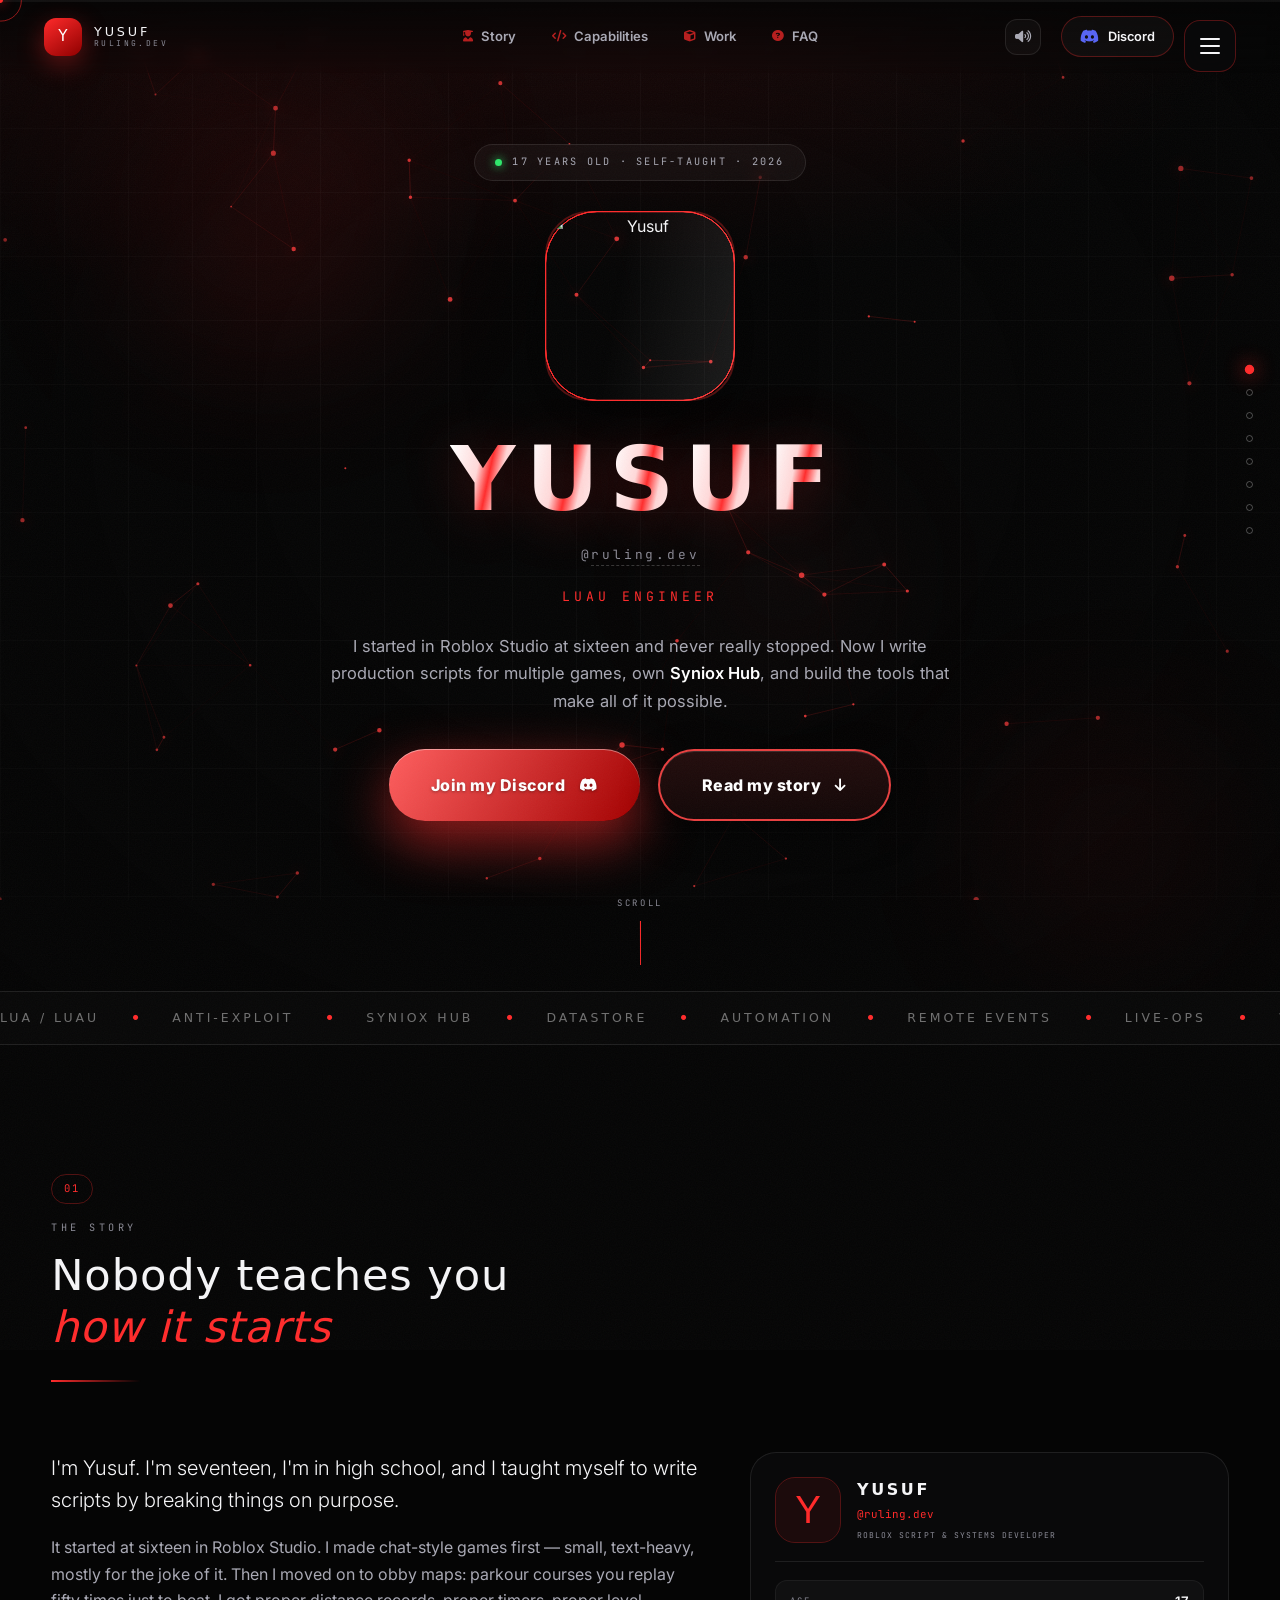
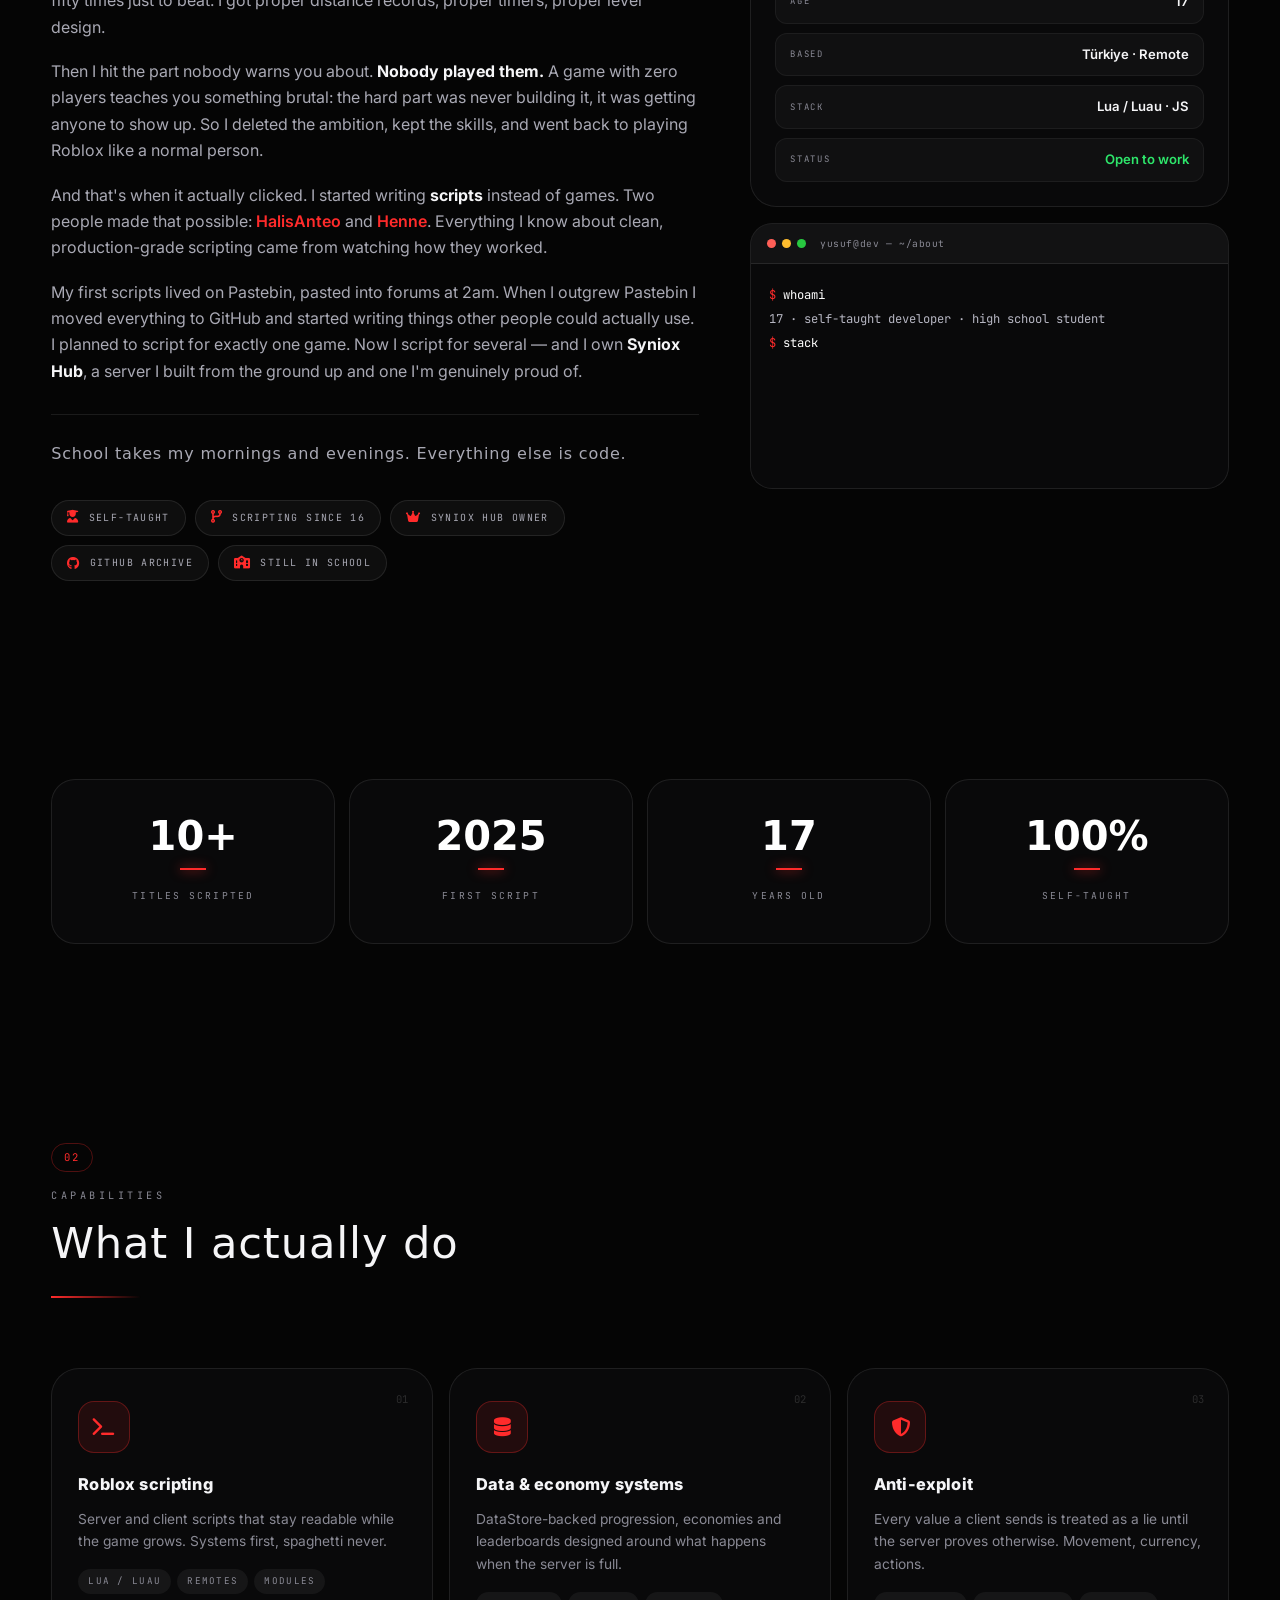
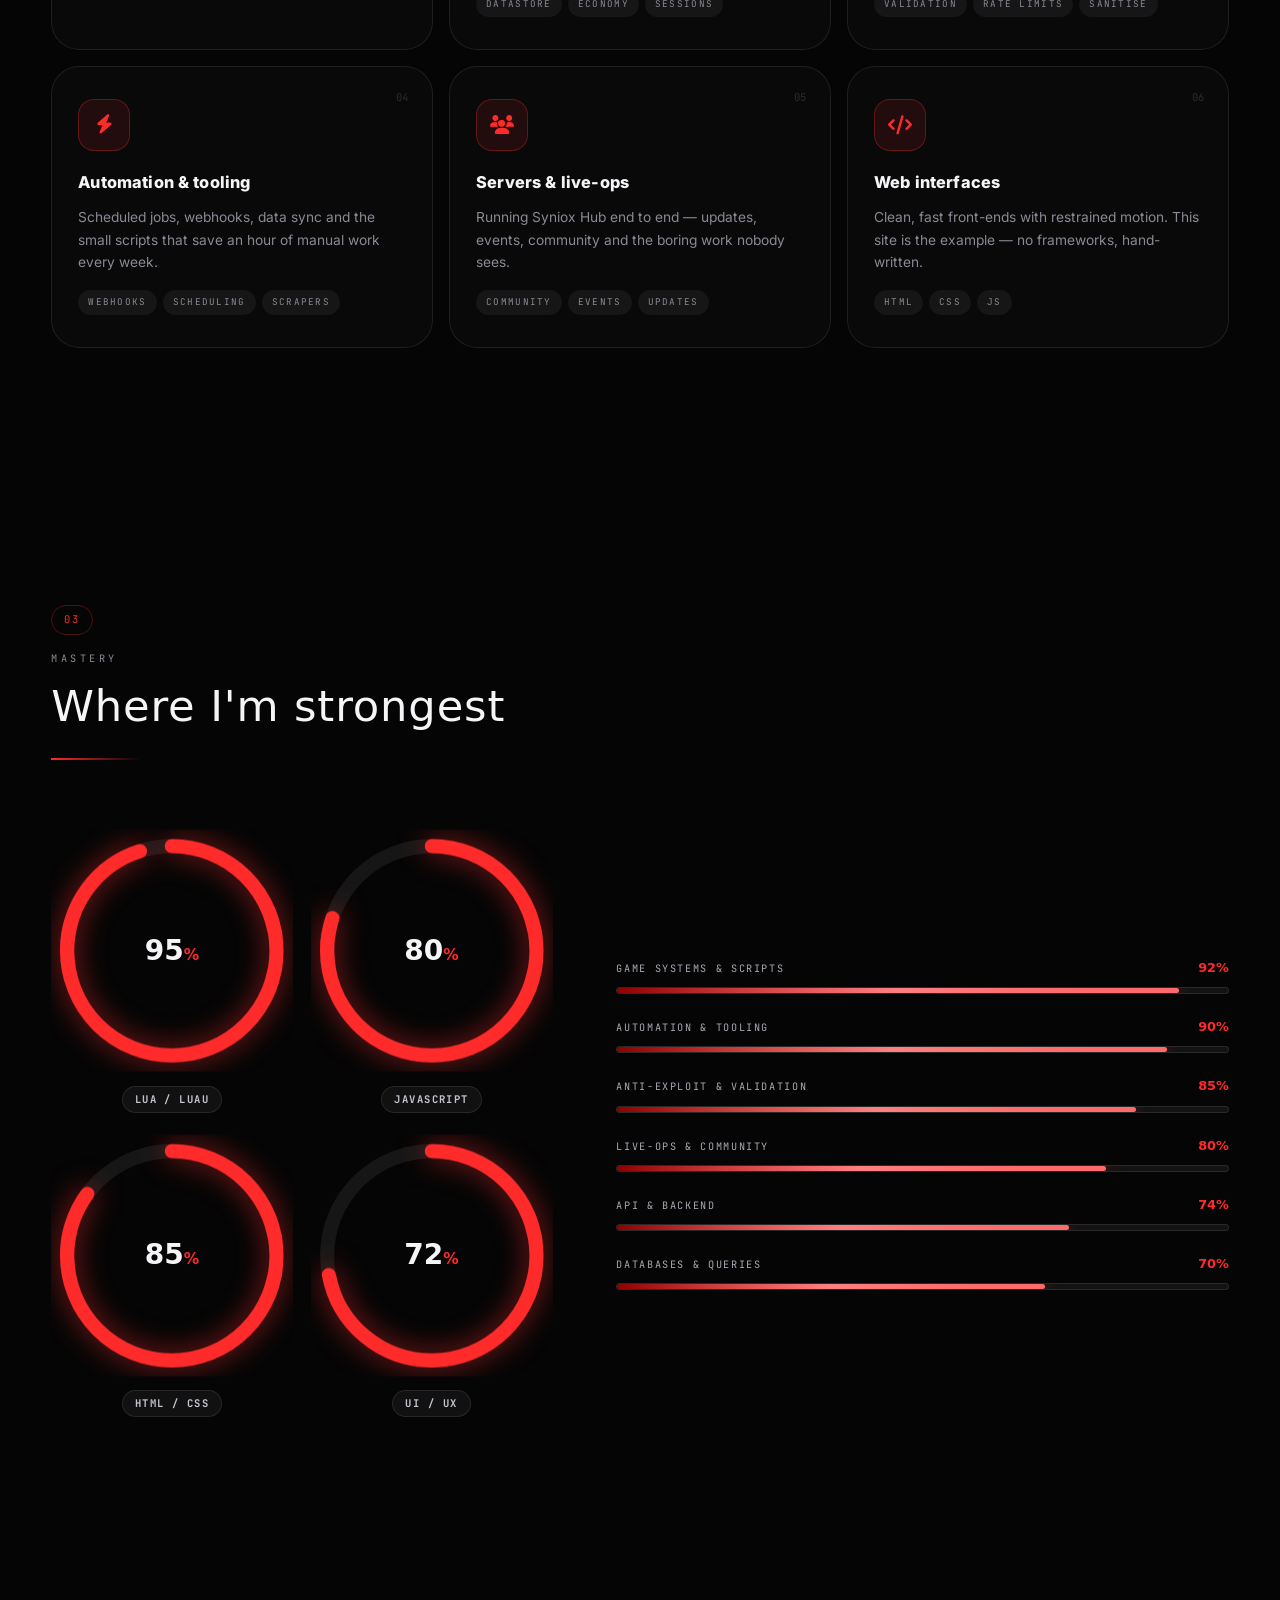
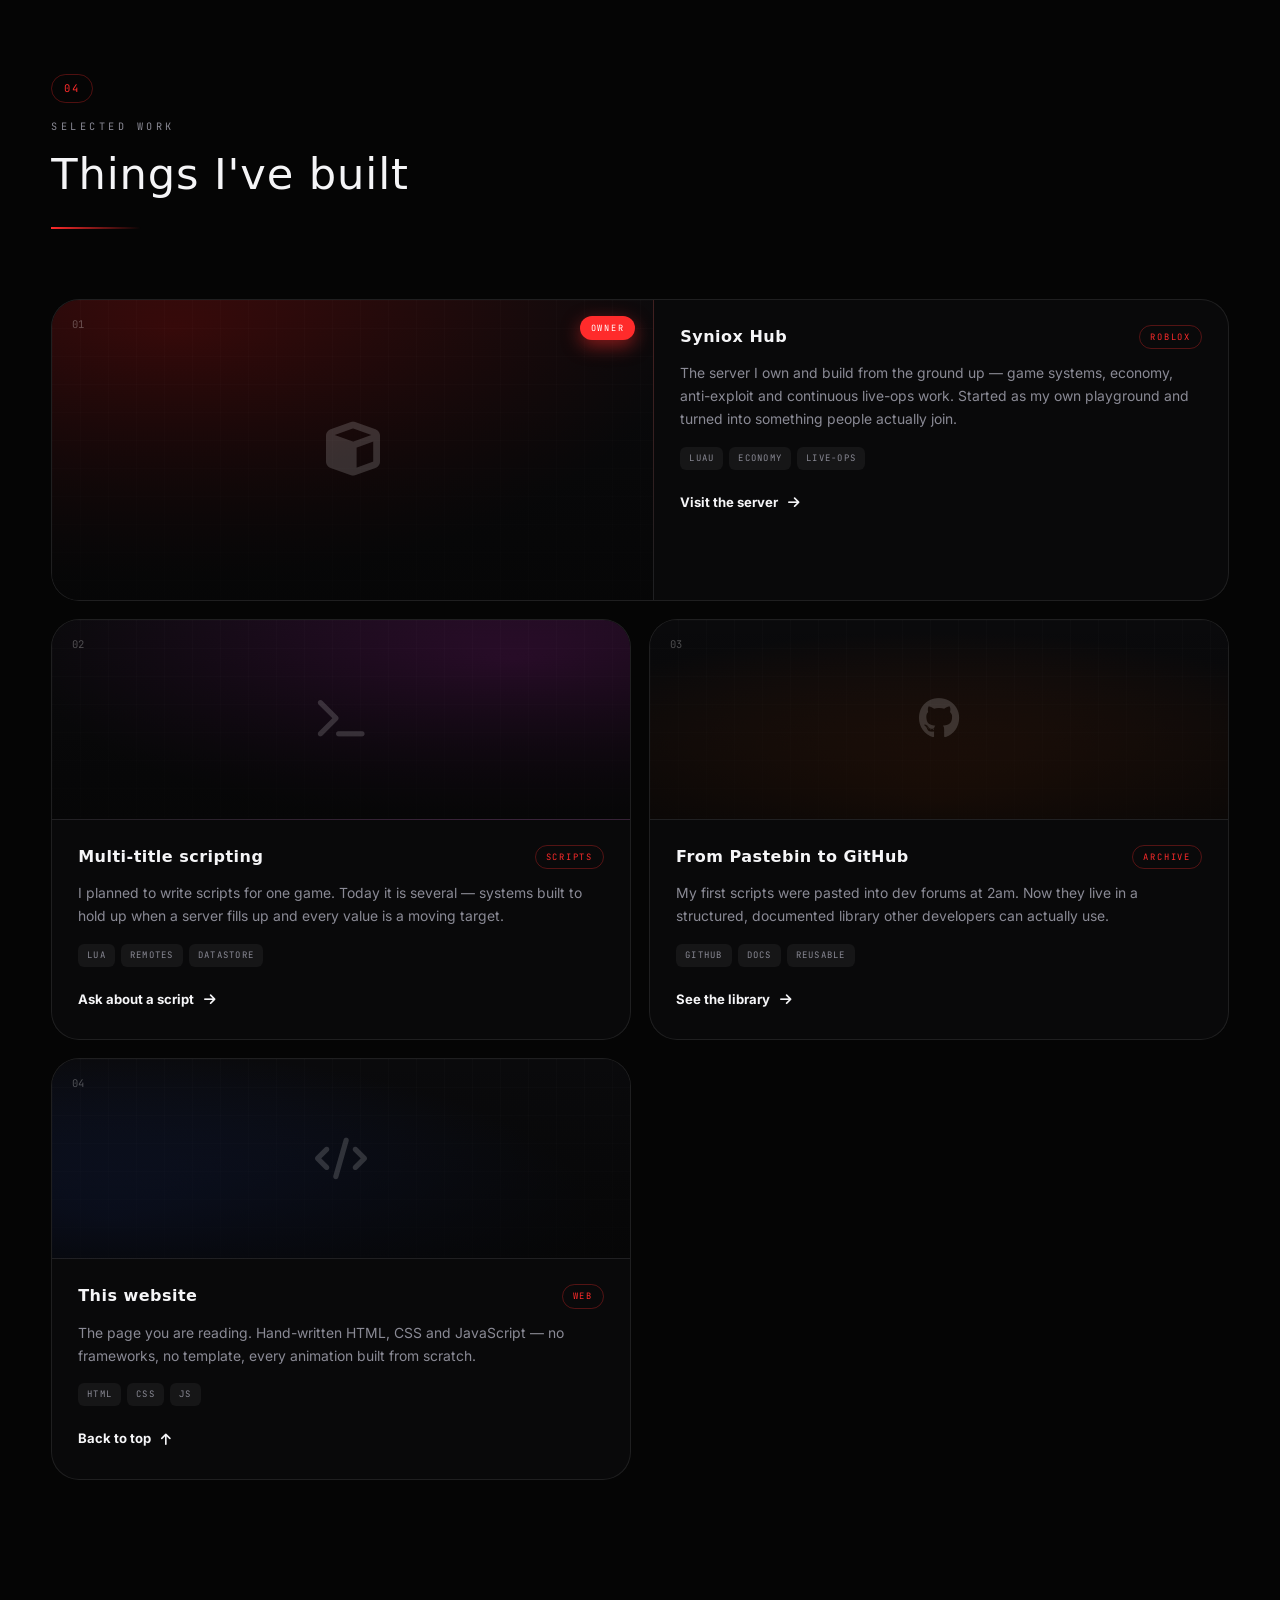
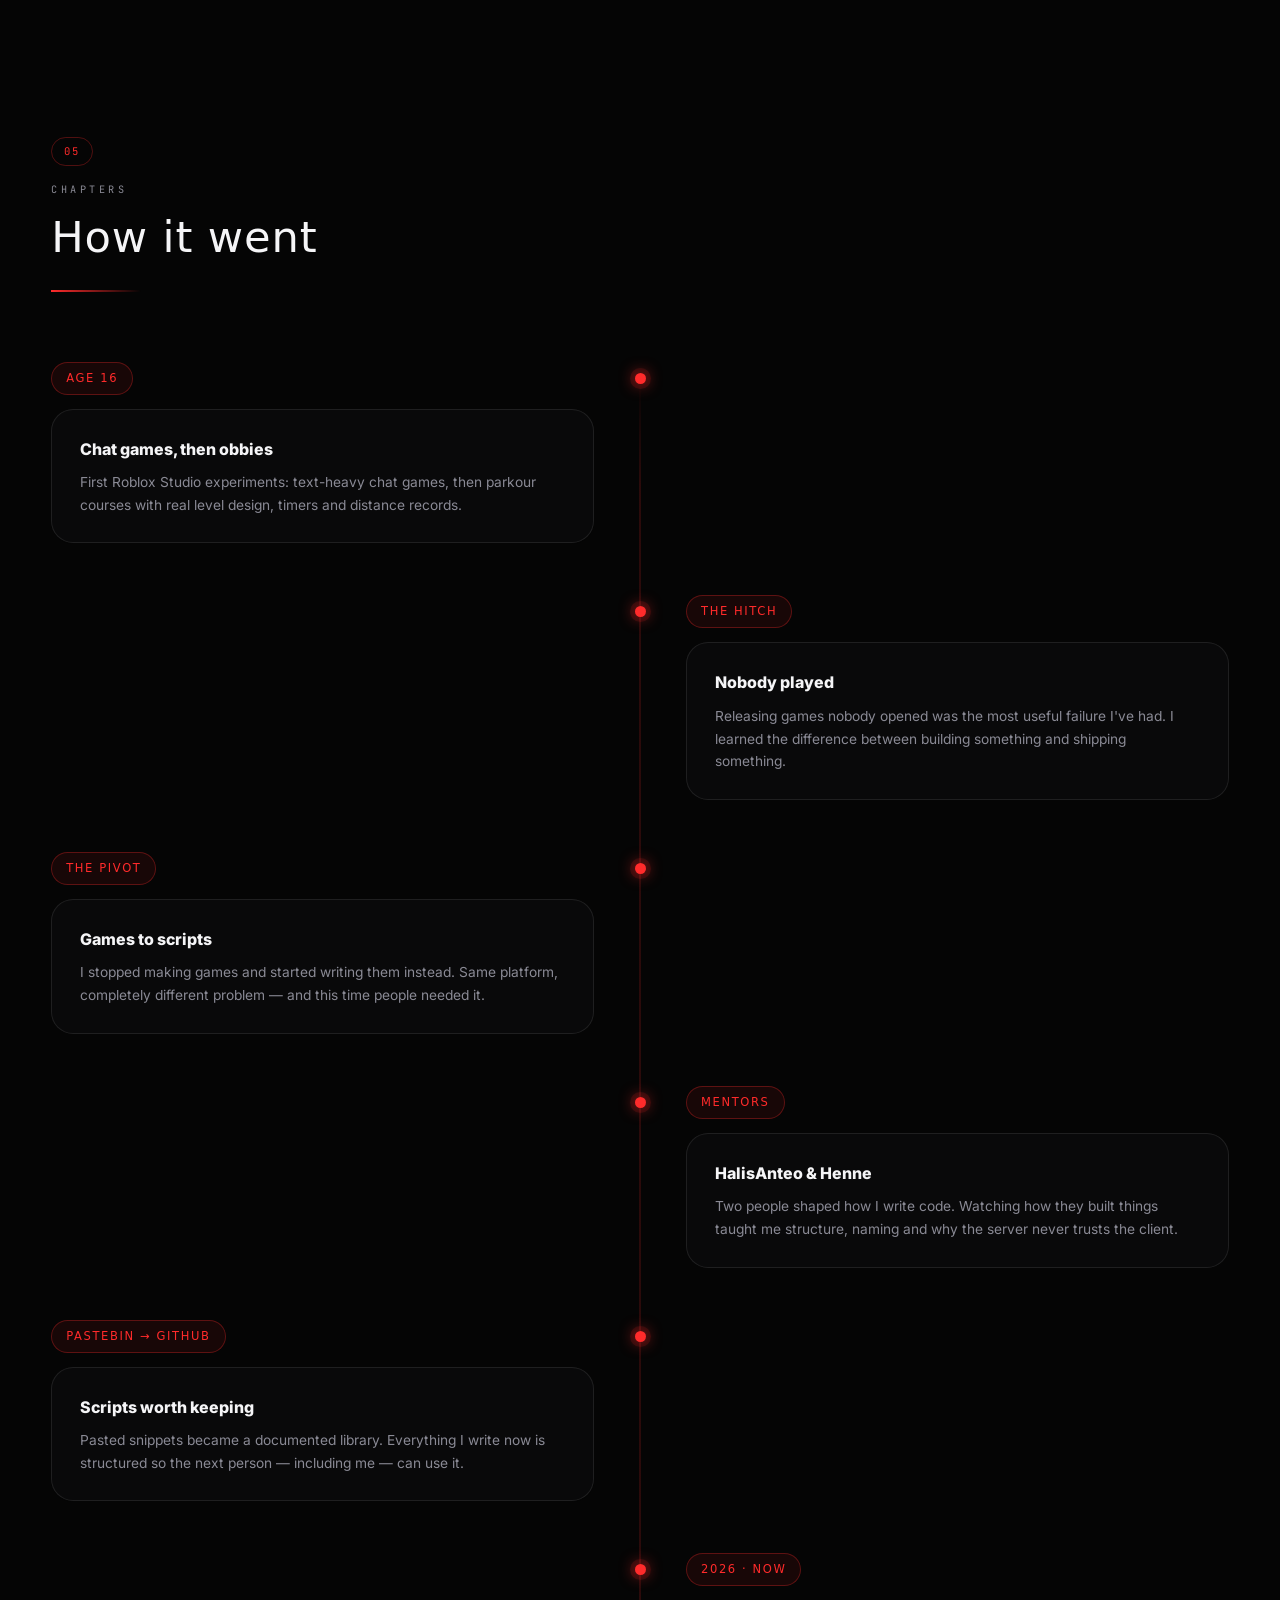
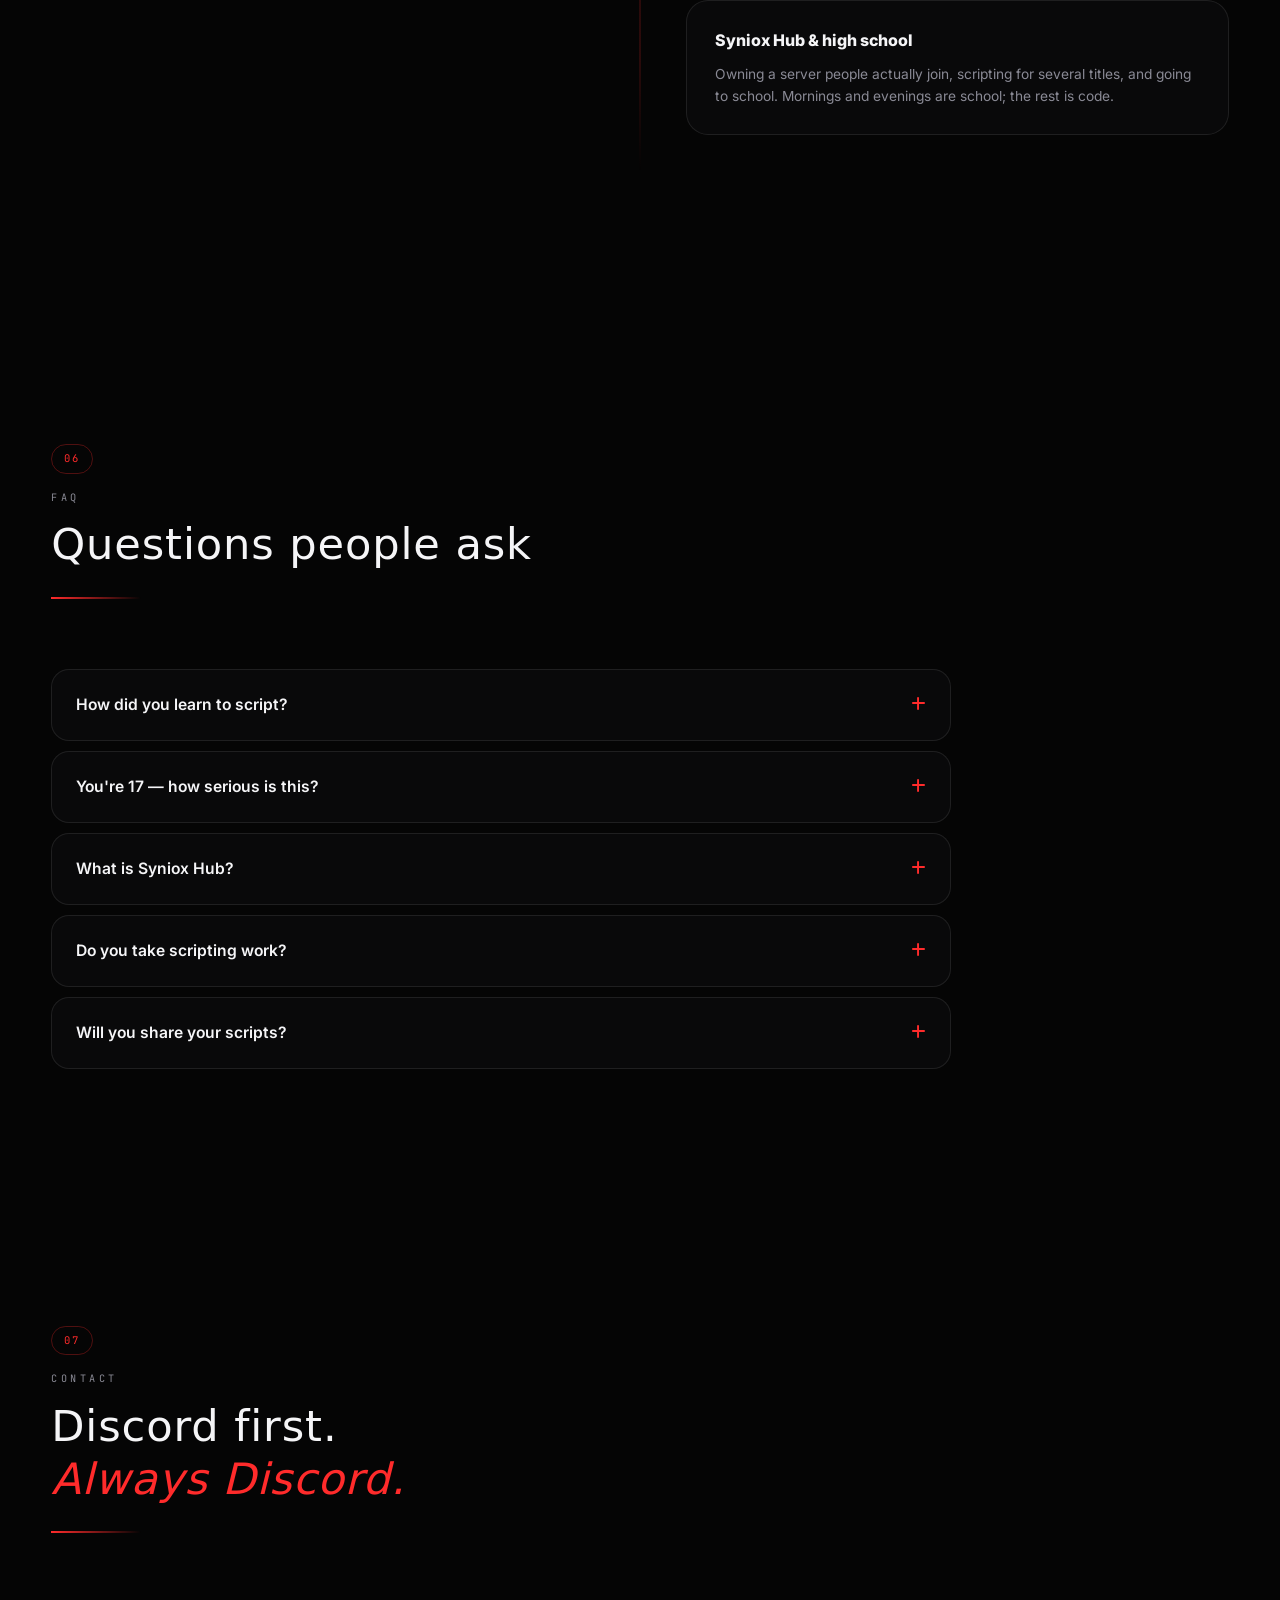
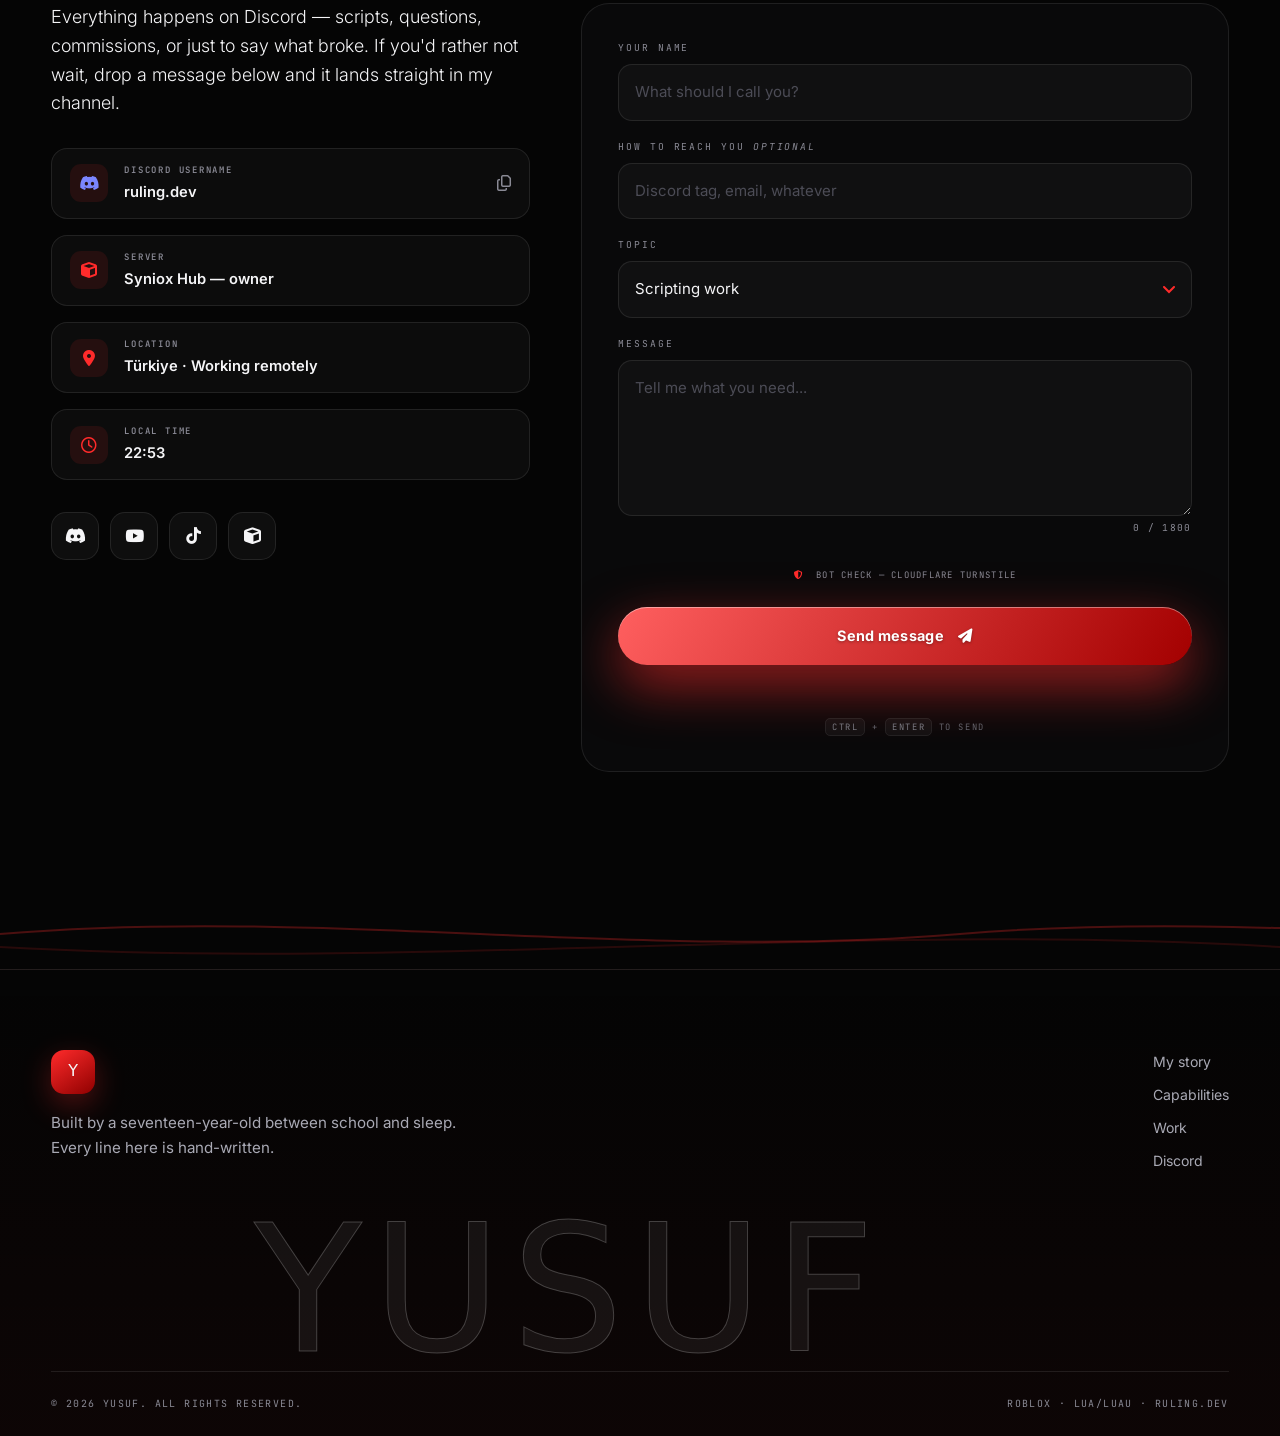
==== commit 90fb378f: "Add files via upload" ====
--- a/index.html
+++ b/index.html
@@ -18,11 +18,11 @@
 <meta property="og:locale" content="en_US">
 <meta property="og:title" content="YUSUF (ruling.dev) — Roblox Script &amp; Systems Developer">
 <meta property="og:description" content="17, self-taught. I script Roblox games, own Syniox Hub, and build automation tooling. This is my story.">
-<meta property="og:image" content="https://yusuf.dev/assets/og.jpg">
+<meta property="og:image" content="https://yusuf.dev/assets/og.png">
 <meta name="twitter:card" content="summary_large_image">
 <meta name="twitter:title" content="YUSUF (ruling.dev) — Roblox Script &amp; Systems Developer">
 <meta name="twitter:description" content="17, self-taught. I script Roblox games, own Syniox Hub, and build automation tooling.">
-<meta name="twitter:image" content="https://yusuf.dev/assets/og.jpg">
+<meta name="twitter:image" content="https://yusuf.dev/assets/og.png">
 
 <link rel="preconnect" href="https://fonts.googleapis.com">
 <link rel="preconnect" href="https://fonts.gstatic.com" crossorigin>
@@ -33,9 +33,11 @@
 <link rel="stylesheet" href="https://cdnjs.cloudflare.com/ajax/libs/font-awesome/6.5.2/css/all.min.css" referrerpolicy="no-referrer">
 <script src="https://challenges.cloudflare.com/turnstile/v0/api.js" async defer></script>
 <link rel="icon" href="data:image/svg+xml,%3Csvg xmlns='http://www.w3.org/2000/svg' viewBox='0 0 100 100'%3E%3Crect width='100' height='100' rx='26' fill='%23050505'/%3E%3Cpath d='M26 22 L45 78 L55 78 L74 22 L60 22 L50 54 L40 22 Z' fill='%23ff2d2d'/%3E%3C/svg%3E">
+<link rel="manifest" href="manifest.webmanifest">
+<link rel="sitemap" type="application/xml" href="sitemap.xml">
 <link rel="apple-touch-icon" href="data:image/svg+xml,%3Csvg xmlns='http://www.w3.org/2000/svg' viewBox='0 0 100 100'%3E%3Crect width='100' height='100' rx='26' fill='%23050505'/%3E%3Cpath d='M26 22 L45 78 L55 78 L74 22 L60 22 L50 54 L40 22 Z' fill='%23ff2d2d'/%3E%3C/svg%3E">
 
-<link rel="stylesheet" href="style.css">
+<link rel="stylesheet" href="style.css?v=20261011">
 <script>document.documentElement.classList.remove('no-js');</script>
 <script type="application/ld+json">
 {
@@ -60,6 +62,25 @@
 
 <a class="skip-link" href="#hero">Skip to content</a>
 
+<noscript>
+  <style>
+    .preloader,.cursor,.grain,.scroll-progress{display:none!important}
+    .topbar,.burger{opacity:1!important;transform:none!important}
+    .dots{opacity:1!important}
+    .noscript-note{
+      position:relative;z-index:1600;display:block;margin:0;padding:14px 24px;
+      background:rgba(255,43,43,.14);border-bottom:1px solid rgba(255,43,43,.35);
+      font-family:var(--font-mono);font-size:.66rem;letter-spacing:.14em;
+      color:var(--txt);text-align:center;text-transform:uppercase
+    }
+    .noscript-note a{color:var(--red);border-bottom:1px solid currentColor}
+  </style>
+  <p class="noscript-note">
+    JavaScript is off — the animations are off with it. Everything still reads fine.
+    Fastest way to reach Yusuf: <a href="https://discord.gg/DbAU5Z6HPd">ruling.dev on Discord</a>
+  </p>
+</noscript>
+
 <canvas id="bg" aria-hidden="true"></canvas>
 <div class="grain" aria-hidden="true"></div>
 
@@ -157,7 +178,7 @@
 
   <div class="menu-foot wrap">
     <span>© <span data-year>2026</span> YUSUF — 17, SELF-TAUGHT</span>
-    <span class="menu-hint"><kbd>ESC</kbd> to close</span>
+    <span class="menu-hint"><kbd>ESC</kbd> close &nbsp;&middot;&nbsp; <kbd>M</kbd> toggle</span>
     <button class="menu-top" data-menu-close>BACK TO TOP <i class="fa-solid fa-arrow-up"></i></button>
   </div>
 </div>
@@ -296,7 +317,7 @@
           <div class="id-card glass glow" data-reveal data-delay="80" data-glow data-tilt>
             <div class="id-top">
               <div class="id-av">
-                <img src="https://i.hizliresim.com/r3xgxvw.gif" alt="Yusuf avatar">
+                <img src="https://i.hizliresim.com/r3xgxvw.gif" alt="Yusuf avatar" width="66" height="66" loading="lazy" decoding="async">
               </div>
               <div class="id-meta">
                 <b>YUSUF</b>
@@ -683,17 +704,33 @@
           </div>
           <div class="field">
             <label for="message">Message</label>
-            <textarea id="message" name="message" rows="5" required placeholder="Tell me what you need..."></textarea>
+            <textarea id="message" name="message" rows="5" required maxlength="1800" placeholder="Tell me what you need..."></textarea>
             <span class="err">Please write at least 10 characters.</span>
+            <span class="counter" id="msgCount" aria-hidden="true">0 / 1800</span>
           </div>
           <div class="cf-box">
             <div id="turnstile-widget"></div>
-            <p class="cf-note"><i class="fa-solid fa-shield-halved"></i> Bot koruması — Turnstile tarafından doğrulanır</p>
+            <p class="cf-note"><i class="fa-solid fa-shield-halved"></i> Bot check &mdash; Cloudflare Turnstile</p>
           </div>
           <button type="submit" class="btn btn-primary btn-full" data-magnetic data-cursor="send">
             <span>Send message</span><i class="fa-solid fa-paper-plane"></i>
           </button>
           <p class="form-note" id="formNote" role="status" aria-live="polite"></p>
+          <p class="form-hint"><kbd>Ctrl</kbd> + <kbd>Enter</kbd> to send</p>
+          <div class="form-fallback" id="formFallback" hidden>
+            <p class="ff-warn"><i class="fa-solid fa-triangle-exclamation"></i>
+              <span id="ffReason">Delivery could not be confirmed.</span>
+            </p>
+            <div class="ff-actions">
+              <button type="button" class="btn btn-ghost" id="copyFallback">
+                <span>Copy my message</span><i class="fa-regular fa-copy"></i>
+              </button>
+              <a class="btn btn-primary" href="https://discord.gg/DbAU5Z6HPd" target="_blank" rel="noopener noreferrer">
+                <span>Open Discord</span><i class="fa-brands fa-discord"></i>
+              </a>
+            </div>
+            <p class="ff-note">The message is on your clipboard — paste it to ruling.dev and it is guaranteed to arrive.</p>
+          </div>
         </form>
       </div>
     </div>
@@ -726,13 +763,6 @@
     <div class="foot-bot">
       <span>© <span data-year>2026</span> Yusuf. All rights reserved.</span>
       <span class="foot-made">Roblox &middot; Lua/Luau &middot; ruling.dev</span>
-      <button class="to-top" id="toTop" aria-label="Back to top">
-        <svg viewBox="0 0 48 48" aria-hidden="true">
-          <circle class="tt-bg" cx="24" cy="24" r="20"></circle>
-          <circle class="tt-fg" id="ttRing" cx="24" cy="24" r="20"></circle>
-        </svg>
-        <i class="fa-solid fa-arrow-up"></i>
-      </button>
     </div>
   </div>
 </footer>
@@ -741,8 +771,17 @@
   <i class="fa-brands fa-discord"></i><span>Join Discord</span>
 </a>
 
+<button class="to-top" id="toTop" aria-label="Back to top">
+  <svg viewBox="0 0 48 48" aria-hidden="true">
+    <circle class="tt-bg" cx="24" cy="24" r="20"></circle>
+    <circle class="tt-fg" id="ttRing" cx="24" cy="24" r="20"></circle>
+  </svg>
+  <b class="tt-pct" id="ttPct" aria-hidden="true">0%</b>
+  <i class="fa-solid fa-arrow-up" aria-hidden="true"></i>
+</button>
+
 <div class="toast" id="toast" role="status" aria-live="polite"></div>
 
-<script src="script.js" defer></script>
+<script src="script.js?v=20261011" defer></script>
 </body>
 </html>
--- a/style.css
+++ b/style.css
@@ -52,6 +52,7 @@
   line-height:1.65;
   overflow-x:hidden;
   -webkit-font-smoothing:antialiased;
+  -webkit-tap-highlight-color:transparent;
 }
 
 ::selection{background:var(--red);color:#fff}
@@ -364,8 +365,6 @@
 }
 .menu-card::after{content:'';position:absolute;inset:auto -40% -70% auto;width:220px;height:220px;border-radius:50%;background:radial-gradient(circle,rgba(255,43,43,.22),transparent 70%)}
 .mc-label{font-family:var(--font-mono);font-size:.6rem;letter-spacing:.28em;color:var(--red);text-transform:uppercase;margin-bottom:12px}
-.mc-mail{display:block;font-family:var(--font-display);font-size:clamp(.82rem,1.5vw,1rem);color:#fff;margin-bottom:20px;word-break:break-all;transition:color .3s}
-.mc-mail:hover{color:var(--red)}
 .mc-list{display:grid;gap:12px;margin-bottom:22px}
 .mc-list li{display:flex;align-items:center;gap:12px;font-size:.82rem;color:var(--muted)}
 .mc-list i{width:18px;color:var(--red);text-align:center;font-size:.78rem}
@@ -411,8 +410,10 @@
 .btn:hover::before{transform:none}
 .btn:hover i{transform:translateX(5px)}
 .btn-primary{
-  background:linear-gradient(120deg,#ff4a4a,#a30000);
-  color:#fff;box-shadow:0 16px 42px rgba(255,43,43,.3),inset 0 1px 0 rgba(255,255,255,.28)
+  background:linear-gradient(120deg,#ff5f5f,#a30000);
+  color:#fff;
+  text-shadow:0 1px 3px rgba(0,0,0,.35);
+  box-shadow:0 20px 54px rgba(255,43,43,.58),inset 0 1px 0 rgba(255,255,255,.42)
 }
 .btn-primary::after{
   content:'';position:absolute;top:-60%;left:-70%;width:38%;height:220%;z-index:1;
@@ -422,8 +423,17 @@
 }
 @keyframes btnSheen{0%,65%{left:-70%}100%{left:135%}}
 .btn-primary:hover{box-shadow:0 24px 64px rgba(255,43,43,.5),0 0 0 1px rgba(255,255,255,.2)}
-.btn-ghost{border:1px solid var(--line-red);color:#fff;background:rgba(255,255,255,.03)}
-.btn-ghost:hover{border-color:var(--red);color:#fff}
+/* this one used to be a 30%-opacity red hairline on 3% white — it vanished
+   into the page. Solid fill, thick border, heavy weight. */
+.btn-ghost{
+  border:2px solid rgba(255,60,60,.8);color:#fff;font-weight:800;
+  background:linear-gradient(180deg,rgba(38,14,14,.92),rgba(20,8,8,.92));
+  box-shadow:0 12px 34px rgba(0,0,0,.6),inset 0 1px 0 rgba(255,255,255,.12);
+  backdrop-filter:blur(10px);-webkit-backdrop-filter:blur(10px)
+}
+.btn-ghost:hover{border-color:#ff8080;background:linear-gradient(180deg,rgba(66,18,18,.95),rgba(34,10,10,.95))}
+.btn:disabled{opacity:.55;pointer-events:none;cursor:not-allowed}
+.btn:focus-visible{outline:2px solid var(--red);outline-offset:3px}
 .btn-full{width:100%;justify-content:center;margin-top:6px}
 .top-sound{
   width:36px;height:36px;display:grid;place-items:center;border-radius:12px;
@@ -495,7 +505,12 @@
 .rot.out{opacity:0;transform:translateY(-12px);filter:blur(6px)}
 .hero-bio{max-width:660px;margin:26px auto 34px;color:var(--muted);font-size:clamp(.92rem,1.6vw,1.03rem)}
 .hero-bio strong{color:#fff;font-weight:600}
-.hero-cta{display:flex;gap:14px;justify-content:center;flex-wrap:wrap}
+.hero-cta{display:flex;gap:18px;justify-content:center;flex-wrap:wrap}
+.hero-cta .btn{
+  padding:21px 42px;font-size:1rem;font-weight:800;letter-spacing:.03em;
+  border-width:2px
+}
+.hero-cta .btn-ghost{border-color:rgba(255,70,70,.9)}
 .hero-facts{
   display:flex;gap:12px 28px;justify-content:center;flex-wrap:wrap;margin-top:44px;
   font-family:var(--font-mono);font-size:.66rem;letter-spacing:.14em;color:var(--muted-2);text-transform:uppercase
@@ -536,25 +551,6 @@
 @keyframes marquee{to{transform:translateX(-50%)}}
 
 /* ---------- 10 components ---------- */
-.about-grid{display:grid;grid-template-columns:1fr 1fr;gap:clamp(28px,4vw,60px);align-items:start}
-.about-text p{color:var(--muted);margin-bottom:18px;font-size:1rem}
-.about-text .lead{color:var(--txt);font-size:clamp(1.05rem,1.8vw,1.2rem);line-height:1.6;font-weight:300}
-.about-text .lead::first-letter{
-  float:left;font-family:var(--font-display);font-size:3.1rem;line-height:.82;
-  padding:6px 14px 0 0;color:var(--red)
-}
-.sig{margin-top:32px;padding-top:26px;border-top:1px solid var(--line)}
-.sig-mark{display:block;font-family:var(--font-display);font-size:1.5rem;letter-spacing:.2em;
-  background:linear-gradient(90deg,#fff,var(--red));-webkit-background-clip:text;background-clip:text;color:transparent}
-.sig-sub{font-family:var(--font-mono);font-size:.6rem;letter-spacing:.26em;color:var(--muted-2);text-transform:uppercase}
-
-.about-cards{display:grid;grid-template-columns:1fr 1fr;gap:14px}
-.about-cards li{padding:24px 22px;transform-style:preserve-3d;transition:transform .5s var(--ease),border-color .4s}
-.about-cards li:hover{border-color:var(--line-red);transform:translateY(-6px)}
-.about-cards i{font-size:1.25rem;color:var(--red);margin-bottom:14px;display:block}
-.about-cards h3{font-size:.95rem;font-weight:800;margin-bottom:8px;letter-spacing:.02em}
-.about-cards p{font-size:.84rem;color:var(--muted-2);line-height:1.6}
-
 .sec-stats{padding-block:clamp(40px,6vw,70px)}
 .stats-grid{display:grid;grid-template-columns:repeat(4,1fr);gap:14px}
 .stat{padding:36px 20px;text-align:center;border-radius:24px;transition:transform .5s var(--ease),border-color .4s}
@@ -718,11 +714,40 @@
 .err{display:none;font-size:.74rem;color:var(--red-soft);margin-top:2px}
 .field.invalid .err{display:block}
 .field.invalid input,.field.invalid textarea{border-color:var(--red);background:rgba(255,43,43,.07)}
+.field .counter{
+  justify-self:end;margin-top:-4px;
+  font-family:var(--font-mono);font-size:.6rem;letter-spacing:.14em;color:var(--muted-2);
+  font-variant-numeric:tabular-nums;transition:color .3s
+}
+.field .counter.warn{color:var(--red-soft)}
+.form-hint{
+  margin-top:-6px;text-align:center;
+  font-family:var(--font-mono);font-size:.55rem;letter-spacing:.18em;
+  color:var(--muted-2);text-transform:uppercase;opacity:.7
+}
+.form-hint kbd{
+  font-family:var(--font-mono);font-size:.55rem;padding:2px 6px;border-radius:5px;
+  background:rgba(255,255,255,.06);border:1px solid var(--line);color:var(--muted)
+}
+.form-fallback{
+  display:grid;gap:12px;margin-top:6px;padding:16px;border-radius:16px;
+  background:rgba(255,43,43,.08);border:1px solid var(--line-red)
+}
+.form-fallback[hidden]{display:none}
+.ff-warn{display:flex;align-items:flex-start;gap:10px;font-size:.86rem;color:var(--txt);line-height:1.5}
+.ff-warn i{color:var(--red);margin-top:3px;flex-shrink:0}
+.ff-actions{display:flex;gap:10px;flex-wrap:wrap}
+.ff-actions .btn{flex:1 1 190px;padding:14px 20px;font-size:.84rem}
+.ff-note{
+  font-family:var(--font-mono);font-size:.56rem;letter-spacing:.12em;
+  color:var(--muted-2);text-transform:uppercase;line-height:1.6
+}
 .form-note{margin-top:10px;font-size:.82rem;color:var(--muted);min-height:1.2em;text-align:center}
 .form-note.ok{color:#2ee66b}
 .form-note.bad{color:var(--red-soft)}
 
-.cf-box{display:grid;gap:10px;justify-items:center;margin-top:4px;min-height:0}
+.cf-box{display:grid;gap:10px;justify-items:center;margin-top:4px;min-height:0;max-width:100%;overflow:hidden}
+#turnstile-widget{max-width:100%}
 .cf-box:empty,.cf-box.is-hidden{display:none}
 .cf-note{
   font-family:var(--font-mono);font-size:.56rem;letter-spacing:.14em;color:var(--muted-2);
@@ -743,18 +768,27 @@
 .foot-nav a{font-size:.88rem;color:var(--muted);transition:color .3s,padding .3s}
 .foot-nav a:hover{color:var(--red);padding-left:6px}
 .foot-word{
-  font-family:var(--font-display);font-size:clamp(3rem,17vw,13rem);line-height:.82;letter-spacing:.06em;
-  text-align:center;color:transparent;-webkit-text-stroke:1px rgba(255,255,255,.12);
-  user-select:none;white-space:nowrap;will-change:transform
+  font-family:var(--font-display);font-size:clamp(2.5rem,14vw,11rem);line-height:.9;letter-spacing:.06em;
+  text-align:center;user-select:none;white-space:nowrap;will-change:transform;
+  color:rgba(255,255,255,.055);
+  -webkit-text-stroke:1px rgba(255,255,255,.22)
 }
 .foot-bot{display:flex;align-items:center;justify-content:space-between;gap:16px;flex-wrap:wrap;padding:24px 0;border-top:1px solid var(--line);font-family:var(--font-mono);font-size:.62rem;letter-spacing:.14em;color:var(--muted-2);text-transform:uppercase}
+/* Rendered outside .footer (see index.html) so it is not trapped in the
+   footer's stacking context and can never sit on top of the YUSUF wordmark.
+   Bottom offset stacks it clear of the Discord pill. */
 .to-top{
-  width:44px;height:44px;display:grid;place-items:center;border-radius:14px;
-  background:rgba(255,255,255,.04);border:1px solid var(--line);color:var(--txt);
-  opacity:0;transform:translateY(12px);pointer-events:none;transition:.4s var(--ease)
+  position:fixed;right:22px;bottom:96px;z-index:690;
+  width:48px;height:48px;display:grid;place-items:center;border-radius:50%;
+  background:rgba(12,12,14,.8);border:1px solid var(--line);color:var(--txt);
+  backdrop-filter:blur(10px);-webkit-backdrop-filter:blur(10px);
+  opacity:0;transform:translateY(14px) scale(.9);pointer-events:none;
+  transition:opacity .4s var(--ease),transform .45s var(--ease),background .35s,border-color .35s,color .35s;
+  -webkit-tap-highlight-color:transparent;touch-action:manipulation
 }
 .to-top.show{opacity:1;transform:none;pointer-events:auto}
-.to-top:hover{background:var(--red);border-color:var(--red);transform:translateY(-4px)}
+.to-top:hover{background:var(--red);border-color:var(--red);color:#fff;transform:translateY(-4px) scale(1.06)}
+.to-top:active{transform:scale(.94)}
 
 /* ---------- reveal ---------- */
 .motion [data-reveal]{
@@ -818,7 +852,6 @@
 .term-body div{min-height:1.95em}
 .term-body .t-cmd{color:var(--red)}
 .term-body .t-key{color:#fff}
-.term-body .t-ok{color:#2ee66b}
 .term-cursor{display:inline-block;width:8px;height:14px;background:var(--red);vertical-align:-2px;margin-left:2px;animation:blink 1s steps(2) infinite}
 @keyframes blink{50%{opacity:0}}
 
@@ -908,11 +941,15 @@
 .id-av.is-loading::after{border-radius:20px}
 @keyframes imgShimmer{to{background-position:-220% 0}}
 
-.ripple{
+/* `.btn span{position:relative;z-index:2}` matches the ripple too, and that
+   rule wins on specificity. The ripple then stays in the button's flex flow
+   and every click inflates the button to the ripple's own size. The extra
+   class pushes specificity up so it can go back to position:absolute. */
+.btn span.ripple{
   position:absolute;border-radius:50%;transform:translate(-50%,-50%);
   pointer-events:none;z-index:1;
-  background:radial-gradient(circle,rgba(255,255,255,.4),rgba(255,255,255,0) 70%);
-  animation:rippleGo .65s var(--ease-out) forwards
+  background:radial-gradient(circle,rgba(255,255,255,.42),rgba(255,255,255,0) 70%);
+  animation:rippleGo .6s var(--ease-out) forwards
 }
 @keyframes rippleGo{to{opacity:0;transform:translate(-50%,-50%) scale(1.35)}}
 
@@ -935,11 +972,17 @@
 .wave svg:nth-child(2){animation:waveMove 22s linear infinite reverse;opacity:.5}
 @keyframes waveMove{to{transform:translateX(-50%)}}
 
-.to-top{width:48px;height:48px}
 .to-top svg{position:absolute;inset:0;width:100%;height:100%;transform:rotate(-90deg)}
 .tt-bg{fill:none;stroke:rgba(255,255,255,.08);stroke-width:2}
 .tt-fg{fill:none;stroke:var(--red);stroke-width:2;stroke-linecap:round;stroke-dasharray:125.66;stroke-dashoffset:125.66;filter:drop-shadow(0 0 5px rgba(255,43,43,.8))}
-.to-top i{position:relative;z-index:1;font-size:.9rem}
+.to-top i{position:absolute;z-index:1;font-size:.9rem;opacity:0;transform:translateY(7px);
+  transition:opacity .25s var(--ease),transform .25s var(--ease)}
+.tt-pct{
+  position:absolute;z-index:1;font-family:var(--font-mono);font-size:.6rem;font-weight:700;
+  letter-spacing:.02em;color:var(--txt);transition:opacity .25s var(--ease),transform .25s var(--ease)
+}
+.to-top:hover .tt-pct,.to-top:focus-visible .tt-pct{opacity:0;transform:translateY(-7px)}
+.to-top:hover i,.to-top:focus-visible i{opacity:1;transform:none}
 
 .motion .stat b{transition:transform .4s var(--ease)}
 .motion .stat:hover b{transform:translateY(-3px) scale(1.04)}
@@ -956,7 +999,6 @@
 @media (max-width:1180px){.top-nav{display:none}}
 @media (max-width:1080px){
   .cap-grid{grid-template-columns:1fr 1fr}
-  .about-grid{grid-template-columns:1fr}
   .story-grid{grid-template-columns:1fr}
   .story-side{position:static}
   .proj.feature{grid-column:auto;grid-template-columns:1fr}
@@ -981,7 +1023,6 @@
   .top-discord span{display:none}
   .top-discord{padding:9px 12px}
   .cap-grid{grid-template-columns:1fr}
-  .about-cards{grid-template-columns:1fr}
   .rings{grid-template-columns:1fr 1fr}
   .stats-grid{gap:10px}
   .stat{padding:26px 14px}
@@ -997,6 +1038,40 @@
 }
 @media (max-width:420px){
   .ring-item small{position:static;font-size:.48rem}
+  /* below ~400px the sound + discord group ran under the burger button.
+     Discord stays reachable via the FAB, the menu and the footer. */
+  .topbar-right{gap:10px}
+  .top-sound{width:38px;height:38px;border-radius:12px}
+  .top-discord{display:none}
+}
+
+/* --- touch / small-screen hardening --- */
+/* the status line needs ~230px; without it the nav's last item sat about 5px
+   from the sound button at 1280px wide, which reads as a collision */
+@media (max-width:1300px){.top-status{display:none}}
+@media (max-width:700px){
+  /* burger is 52px wide at right:clamp(18px,4vw,44px) — clear it properly */
+  .topbar{gap:12px;padding-right:calc(clamp(18px,4vw,44px) + 66px)}
+  .brand-txt{font-size:.7rem}
+  .top-discord{padding:10px 14px}
+}
+@media (max-width:640px){
+  .top-sound{width:42px;height:42px;border-radius:14px}
+  .to-top{right:16px;bottom:90px}
+  .btn{min-height:48px}
+  .mc-socials a{width:44px;height:44px}
+  /* 16px or iOS zooms the whole page in on focus */
+  .field input,.field select,.field textarea{font-size:16px}
+  .faq-q{padding:18px 16px;font-size:.94rem}
+  .faq-a p{padding:0 16px}
+  .hero-facts{gap:10px 18px;font-size:.58rem}
+  .contact-list li,.copy-row{padding:12px 14px}
+  .menu-inner{padding-top:76px;padding-bottom:76px}
+}
+@media (max-height:520px) and (orientation:landscape){
+  .hero{min-height:auto;padding-block:96px 72px}
+  .hero-avatar{width:120px;height:120px}
+  .scroll-hint{display:none}
 }
 
 /* ---------- 12 motion prefs ---------- */
@@ -1007,6 +1082,9 @@
   .menu-list a{transform:none}
   .grain{display:none}
   html.is-locked,html.is-locked body{overflow:auto}
+  /* never hide the native cursor when the custom one is not in play */
+  body{cursor:auto}
+  a,button,input,select,textarea,label,.cap,.proj,.stat{cursor:auto}
 }
 @media print{
   .cursor,.grain,.preloader,.burger,.dots,.menu,.scroll-progress,#bg,.scroll-hint{display:none!important}
